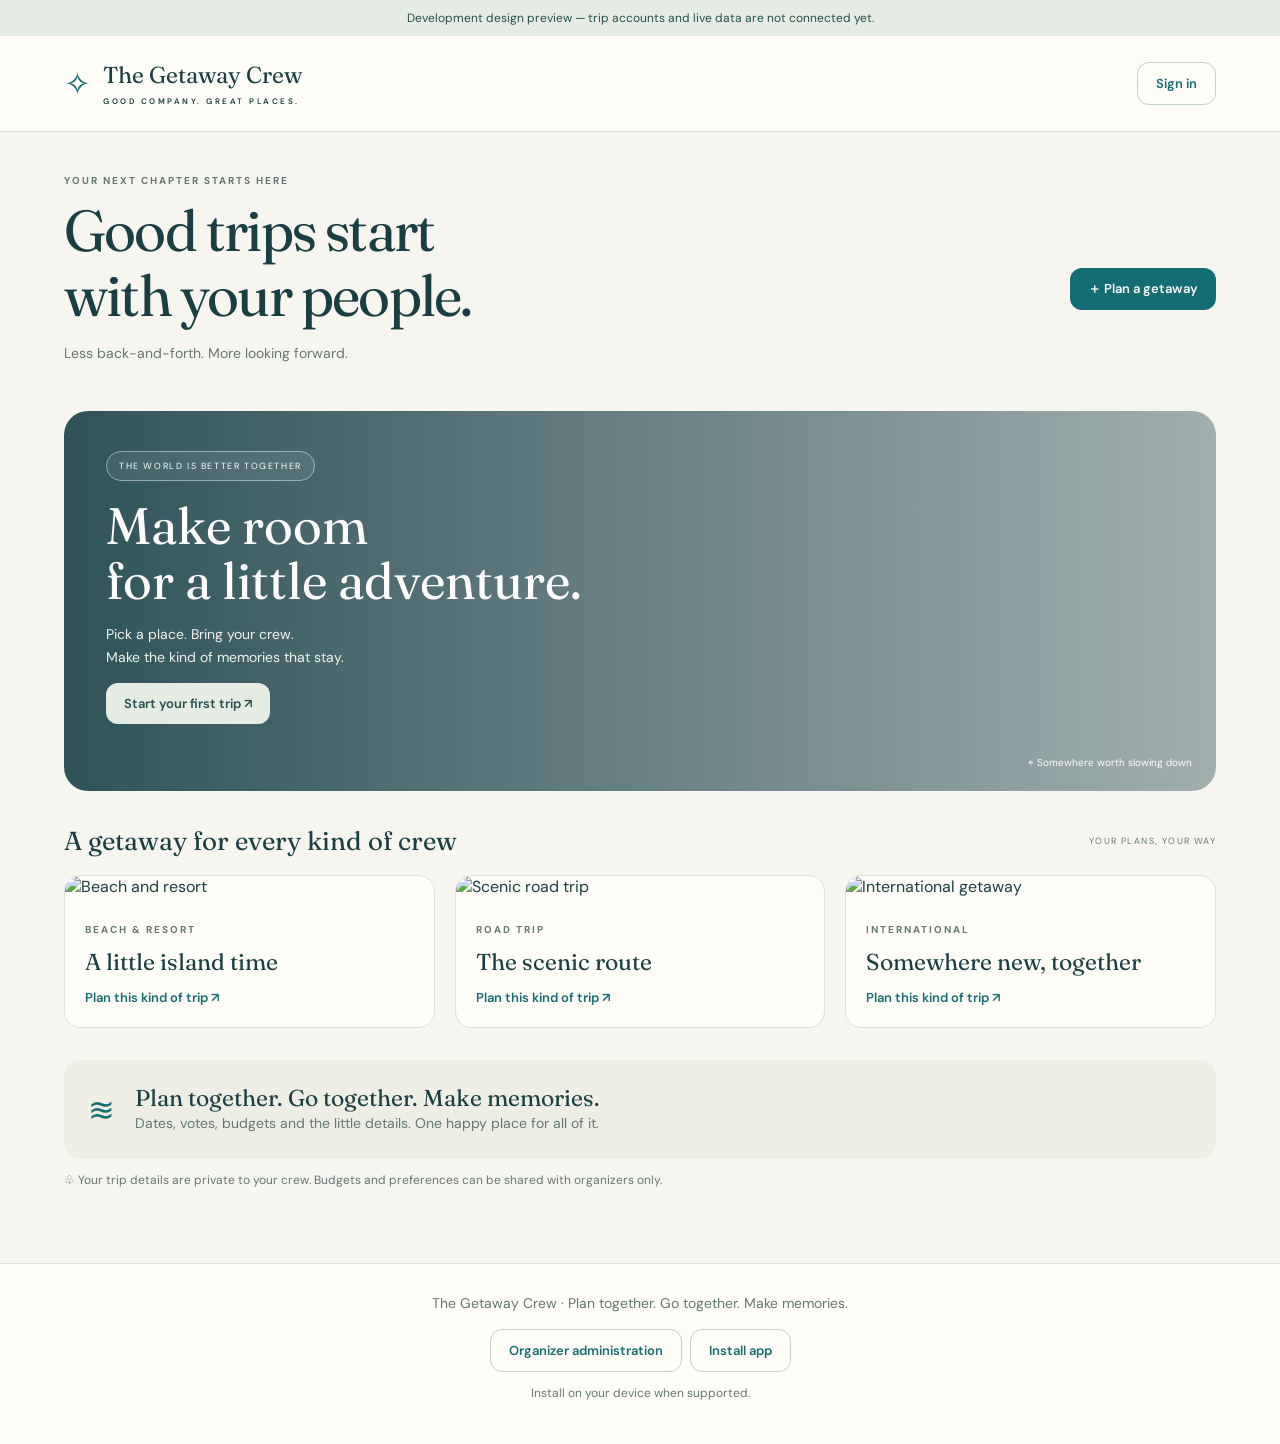
==== index.html @ 4a83dabe "Tailor date and deadline fields and add trip-specific room category selector" ====
<!doctype html>
<html lang="en"><head><meta charset="utf-8"><meta name="viewport" content="width=device-width,initial-scale=1,viewport-fit=cover"><meta name="theme-color" content="#146d73"><title>The Getaway Crew · Plan together. Go together.</title><meta name="description" content="A happy place for your group's trips, ideas, budgets and memories."><link rel="preconnect" href="https://fonts.googleapis.com"><link href="https://fonts.googleapis.com/css2?family=DM+Sans:wght@400;500;600;700&family=Fraunces:wght@400;500&display=swap" rel="stylesheet"><style>
:root{font-family:"DM Sans",sans-serif;color:#193f43;background:#f7f5ef}*{box-sizing:border-box}body{margin:0}button,a{font:inherit}button{cursor:pointer}header{background:#fffdf8;border-bottom:1px solid #dbe2d9;padding:25px 5%;display:flex;justify-content:space-between;align-items:center;gap:16px;flex-wrap:wrap}.brand{display:flex;gap:12px;align-items:center;font:23px Fraunces,serif}.brand small{display:block;font:600 8px "DM Sans",sans-serif;letter-spacing:2.5px;margin-top:7px}.compass{font-size:32px;color:#146d73}.actions{display:flex;gap:8px;flex-wrap:wrap}button,.btn{display:inline-flex;align-items:center;justify-content:center;border:0;border-radius:12px;padding:12px 18px;text-decoration:none;background:#146d73;color:white;font-size:13px;font-weight:600}.outline{background:transparent;border:1px solid #bfd2cc;color:#146d73}.ghost{background:transparent;color:#193f43}main{max-width:1320px;margin:auto;padding:42px 5% 60px}.eyebrow{font-size:10px;letter-spacing:2px;font-weight:700;color:#637774}.titleRow{display:flex;align-items:center;justify-content:space-between;gap:24px;margin:12px 0 32px}h1,h2,h3{font-family:Fraunces,serif;font-weight:400}h1{font-size:clamp(36px,4.5vw,58px);line-height:1.12;letter-spacing:-1.8px;margin:0}p{color:#637774;font-size:14px;line-height:1.65}.hero{min-height:380px;padding:42px;border-radius:24px;position:relative;overflow:hidden;background:linear-gradient(90deg,#123b44df,#123b4460),url('https://images.unsplash.com/photo-1507525428034-b723cf961d3e?auto=format&fit=crop&w=1600&q=85') center/cover;color:white}.hero h2{font-size:clamp(36px,4vw,52px);line-height:1.08;margin:24px 0 14px}.hero p{color:#f2f4ec}.pill{border:1px solid #ffffff70;border-radius:99px;padding:8px 12px;font-size:9px;letter-spacing:1.6px;background:#ffffff15}.hero .btn{background:#e5ece4;color:#254f4c}.photoNote{position:absolute;right:24px;bottom:22px;font-size:10px}.sectionHead{display:flex;align-items:center;justify-content:space-between;gap:16px;margin:34px 0 18px}.sectionHead h2{font-size:26px;margin:0}.sectionHead span{font-size:9px;letter-spacing:1.4px;color:#637774}.cards{display:grid;grid-template-columns:repeat(3,minmax(0,1fr));gap:20px}.card{border-radius:16px;overflow:hidden;background:#fffdf8;border:1px solid #dbe2d9}.card img{width:100%;height:175px;object-fit:cover}.card div{padding:20px}.card h3{font-size:23px;margin:10px 0}.card .btn{padding:0;background:none;color:#146d73}.callout{display:flex;align-items:center;gap:20px;background:#eeeee5;border-radius:16px;padding:24px;margin-top:32px}.callout h3{font-size:23px;margin:0}.callout p{margin:0}.meta{font-size:12px}.preview{background:#e5ece4;padding:10px 5%;font-size:12px;color:#254f4c;text-align:center}@media(max-width:700px){header{padding:18px 5%}.brand{font-size:19px}.brand small{font-size:6px}main{padding-top:28px}.titleRow{flex-direction:column;align-items:flex-start}.hero{padding:28px;min-height:360px}.photoNote{display:none}.cards{grid-template-columns:1fr}.sectionHead span{display:none}.card img{height:190px}}
</style></head><body><div class="preview">Development design preview — trip accounts and live data are not connected yet.</div><header><div class="brand"><span class="compass">✧</span><span>The Getaway Crew<small>GOOD COMPANY. GREAT PLACES.</small></span></div><div class="actions"><button class="outline" id="signin">Sign in</button></div></header><main><div class="eyebrow">YOUR NEXT CHAPTER STARTS HERE</div><div class="titleRow"><div><h1>Good trips start<br>with your people.</h1><p>Less back-and-forth. More looking forward.</p></div><button id="plan">＋ Plan a getaway</button></div><section class="hero"><div><span class="pill">THE WORLD IS BETTER TOGETHER</span><h2>Make room<br>for a little adventure.</h2><p>Pick a place. Bring your crew.<br>Make the kind of memories that stay.</p><button class="btn" id="start">Start your first trip ↗</button></div><span class="photoNote">⌖ Somewhere worth slowing down</span></section><section id="tripWorkspace" hidden style="margin:24px 0"><button class="ghost" id="backTrips">← All getaways</button><div class="titleRow"><div><div class="eyebrow" id="workspaceType"></div><h1 id="workspaceTitle"></h1><p id="workspaceMeta"></p></div><button class="outline" id="printTrip">Print / PDF</button></div><nav id="workspaceTabs" class="actions" aria-label="Trip sections" style="margin-bottom:20px;overflow-x:auto"></nav><section class="card" style="padding:22px"><div class="sectionHead"><h2 id="workspaceHeading"></h2><button id="addRecord">＋ Add item</button></div><p id="workspaceHint"></p><div id="workspaceContent"></div><p id="workspaceStatus" role="status"></p></section><section id="cruiseImport" hidden class="card" style="padding:20px;margin:18px 0"><h2>Cruise & destination link importer</h2><p>Paste a public cruise or travel page. Review the extracted information before saving anything.</p><div class="actions"><input id="cruiseUrl" type="url" placeholder="https://www.cruiseline.com/ship..." aria-label="Cruise webpage URL" style="flex:1;min-width:190px;padding:12px"><button id="fetchCruise">Pull webpage details</button></div><p id="cruiseImportStatus" role="status"></p><div id="cruiseReview" hidden><label>Page or ship title<input id="cruiseReviewTitle" style="display:block;width:100%;padding:10px"></label><label>Description<textarea id="cruiseReviewDescription" rows="3" style="display:block;width:100%;padding:10px"></textarea></label><label>Ship name (if known)<input id="cruiseReviewShip" style="display:block;width:100%;padding:10px"></label><p id="cruiseSource"></p><div id="cruiseImages" class="cards"></div><h3>Cabin categories mentioned on the linked page</h3><div id="cruiseCabinReview"></div><p>Cabin options shown here are only those detected on the linked page. Check the cruise line for complete and current categories.</p><button id="confirmCruise">Confirm & save reviewed details</button></div><div id="savedCruise"></div></section></section>
<div id="recordPanel" hidden style="position:fixed;inset:0;background:#10272b99;display:none;align-items:center;justify-content:center;padding:20px;z-index:110"><section role="dialog" aria-modal="true" aria-labelledby="recordTitle" style="background:#fffdf8;border-radius:20px;padding:28px;width:min(100%,480px);max-height:90vh;overflow:auto"><button id="closeRecord" class="ghost" style="float:right">✕</button><h2 id="recordTitle">Add item</h2><form id="recordForm" style="display:grid;gap:12px"><label>Item type<select id="recordKind" style="display:block;width:100%;padding:10px"></select></label><label>Title<input id="recordName" maxlength="160" required style="display:block;width:100%;padding:10px"></label><label>Details<textarea id="recordDetail" rows="3" style="display:block;width:100%;padding:10px"></textarea></label><label>Date<input id="recordDay" type="date" style="display:block;width:100%;padding:10px"></label><label>Deadline<input id="recordDeadline" type="date" style="display:block;width:100%;padding:10px"></label><label>Local time<input id="recordTime" type="time" style="display:block;width:100%;padding:10px"></label><label>Amount<input id="recordAmount" type="number" min="0" step=".01" value="0" style="display:block;width:100%;padding:10px"></label><label>HTTPS reference link<input id="recordUrl" type="url" style="display:block;width:100%;padding:10px"></label><label id="roomChoiceLabel" hidden>Room or cabin type<select id="roomChoice" style="display:block;width:100%;padding:10px"></select></label><label id="memoryFilesLabel" hidden>Add photos or videos<input id="memoryFilePicker" type="file" accept="image/*,video/*" multiple></label><p id="memoryLinkHelp" hidden>Videos over 5 minutes or 250 MB: share separately or paste an iCloud Photos link. Check link permissions and expiration.</p><label>Options (for polls; one per line)<textarea id="recordOptions" rows="3" style="display:block;width:100%;padding:10px"></textarea></label><label>Status<select id="recordStatus" style="display:block;width:100%;padding:10px"><option>Open</option><option>Proposed</option><option>Confirmed</option><option>Reported</option><option>Reserved</option><option>Paid</option><option>Done</option><option>Canceled</option></select></label><label><input id="recordPrivate" type="checkbox"> Private to me (single-account development only)</label><button type="submit" id="saveRecord">Save item</button><p id="recordFormStatus" role="status"></p></form></section></div><section id="tripArea" hidden><div class="sectionHead"><h2>Your getaways</h2><button class="outline" id="newTrip">＋ New trip</button></div><p id="tripStatus" role="status"></p><div id="tripList" class="cards"></div></section><div id="tripPanel" hidden style="position:fixed;inset:0;background:#10272b99;display:none;align-items:center;justify-content:center;padding:20px;z-index:100"><section role="dialog" aria-modal="true" aria-labelledby="tripTitle" style="background:#fffdf8;border-radius:20px;padding:28px;width:min(100%,480px);max-height:90vh;overflow:auto"><button class="ghost" id="closeTrip" style="float:right">✕</button><h2 id="tripTitle">Plan a getaway</h2><form id="tripForm" style="display:grid;gap:12px"><label>Trip name<input id="tripName" required maxlength="160" style="display:block;width:100%;padding:10px"></label><label>Destination<input id="tripDestination" style="display:block;width:100%;padding:10px"></label><label style="display:none">Trip type<select id="tripType" style="display:block;width:100%;padding:10px"><option>Weekend getaway</option><option>Beach & resort</option><option>Road trip</option><option>International</option><option>Cruise</option><option>Family vacation</option><option>Other</option></select></label><label>Departure date<input id="tripStart" type="date" style="display:block;width:100%;padding:10px"></label><label>Return date<input id="tripEnd" type="date" style="display:block;width:100%;padding:10px"></label><fieldset><legend>Trip types · choose any combination</legend><div id="tripTypes" style="display:grid;grid-template-columns:repeat(2,minmax(0,1fr));gap:8px"></div></fieldset><label>Trip links · one HTTPS link per line<textarea id="tripLinks" rows="3" placeholder="https://..." style="display:block;width:100%;padding:10px"></textarea></label><label>Trip timezone<input id="tripTimezone" value="America/New_York" required style="display:block;width:100%;padding:10px"></label><label>Currency<select id="tripCurrency" style="display:block;width:100%;padding:10px"><option>USD</option><option>EUR</option><option>GBP</option><option>CAD</option><option>HTG</option><option>MXN</option><option>DOP</option></select></label><label>Group budget<input id="tripBudget" type="number" min="0" max="1000000" step=".01" value="0" style="display:block;width:100%;padding:10px"></label><label>Trip status<select id="tripState" style="display:block;width:100%;padding:10px"><option>Planning</option><option>Confirmed</option><option>Completed</option><option>Canceled</option></select></label><fieldset><legend>Visible sections</legend><p>Choose which sections appear in your trip.</p><div id="tripSections" style="display:grid;grid-template-columns:repeat(2,minmax(0,1fr));gap:8px"></div></fieldset><label>Notes<textarea id="tripNotes" rows="3" style="display:block;width:100%;padding:10px"></textarea></label><button type="submit" id="saveTrip">Save trip</button><p id="tripFormStatus" role="status"></p></form></section></div><div class="sectionHead"><h2>A getaway for every kind of crew</h2><span>YOUR PLANS, YOUR WAY</span></div><section class="cards"><article class="card"><img alt="Beach and resort" src="https://images.unsplash.com/photo-1519046904884-53103b34b206?auto=format&fit=crop&w=700&q=80"><div><span class="eyebrow">BEACH & RESORT</span><h3>A little island time</h3><button class="btn" data-plan>Plan this kind of trip ↗</button></div></article><article class="card"><img alt="Scenic road trip" src="https://images.unsplash.com/photo-1464822759023-fed622ff2c3b?auto=format&fit=crop&w=700&q=80"><div><span class="eyebrow">ROAD TRIP</span><h3>The scenic route</h3><button class="btn" data-plan>Plan this kind of trip ↗</button></div></article><article class="card"><img alt="International getaway" src="https://images.unsplash.com/photo-1476514525535-07fb3b4ae5f1?auto=format&fit=crop&w=700&q=80"><div><span class="eyebrow">INTERNATIONAL</span><h3>Somewhere new, together</h3><button class="btn" data-plan>Plan this kind of trip ↗</button></div></article></section><section class="callout"><span class="compass">≋</span><div><h3>Plan together. Go together. Make memories.</h3><p>Dates, votes, budgets and the little details. One happy place for all of it.</p></div></section><p class="meta">♧ Your trip details are private to your crew. Budgets and preferences can be shared with organizers only.</p></main><footer style="background:#fffdf8;border-top:1px solid #dbe2d9;padding:28px 5%;text-align:center"><p style="margin:0 0 14px">The Getaway Crew · Plan together. Go together. Make memories.</p><nav class="actions" aria-label="Site tools" style="justify-content:center"><a class="btn outline" id="organizerAdmin" href="./admin/" hidden>Organizer administration</a><button class="outline" id="install">Install app</button></nav><p class="meta" id="installHelp">Install on your device when supported.</p></footer><div id="authPanel" hidden style="position:fixed;inset:0;background:#10272b99;display:none;align-items:center;justify-content:center;padding:20px;z-index:100"><section role="dialog" aria-modal="true" aria-labelledby="authTitle" style="background:#fffdf8;border-radius:20px;padding:28px;width:min(100%,430px);box-shadow:0 15px 60px #0004"><button id="closeAuth" class="ghost" style="float:right" aria-label="Close">✕</button><h2 id="authTitle">Welcome back</h2><p id="authHelp">Sign in to your independent Getaway Crew development account.</p><form id="authForm" style="display:grid;gap:12px"><label>Email<input id="authEmail" type="email" autocomplete="email" required style="display:block;width:100%;padding:12px;border:1px solid #bfd2cc;border-radius:10px"></label><label>Password<input id="authPassword" type="password" autocomplete="current-password" minlength="6" required style="display:block;width:100%;padding:12px;border:1px solid #bfd2cc;border-radius:10px"></label><button type="submit" id="authSubmit">Sign in</button></form><p id="authStatus" role="status"></p><div class="actions"><button class="outline" id="authSwitch">Create account</button><button class="ghost" id="authRecover">Forgot password?</button></div></section></div><script type="module">
import {createClient} from 'https://esm.sh/@supabase/supabase-js@2';
const sb=createClient('https://mgehamvbkugwctdcmqcp.supabase.co','sb_publishable_36ZFrrvF0SALg27Pg2RKBA_U59eJTF-');
const $=id=>document.getElementById(id);let mode='signin';let currentUser=null;
async function refreshAdminVisibility(user){const link=$('organizerAdmin');link.hidden=true;if(!user)return;const {data,error}=await sb.from('getaway_admin_roles').select('role').eq('user_id',user.id).limit(1);if(!error&&data?.length)link.hidden=false;}const panel=$('authPanel');const status=msg=>$('authStatus').textContent=msg;
function openAuth(){panel.hidden=false;panel.style.display='flex';$('authEmail').focus();}
function closeAuth(){panel.hidden=true;panel.style.display='none';status('');}
function setMode(m){mode=m;$('authTitle').textContent=m==='signup'?'Create your account':'Welcome back';$('authSubmit').textContent=m==='signup'?'Create account':'Sign in';$('authSwitch').textContent=m==='signup'?'Already have an account?':'Create account';$('authPassword').autocomplete=m==='signup'?'new-password':'current-password';status('');}
async function refresh(){const {data:{user}}=await sb.auth.getUser();currentUser=user;await refreshAdminVisibility(user);$('signin').textContent=user?'Sign out':'Sign in';$('authHelp').textContent='This independent development login is separate from existing Floot credentials. Existing Floot accounts and trips are not yet migrated.';}
$('closeAuth').onclick=closeAuth;panel.addEventListener('click',e=>{if(e.target===panel)closeAuth()});
$('signin').onclick=async()=>{if(currentUser){await sb.auth.signOut();await refresh();return}openAuth()};
$('authSwitch').onclick=()=>setMode(mode==='signin'?'signup':'signin');
$('authForm').onsubmit=async e=>{e.preventDefault();const email=$('authEmail').value.trim();const password=$('authPassword').value;const button=$('authSubmit');button.disabled=true;status('Processing…');try{const {data,error}=mode==='signup'?await sb.auth.signUp({email,password}):await sb.auth.signInWithPassword({email,password});if(error)throw error;if(mode==='signup'&&!data.session){status('Account created. Check your email if confirmation is required before signing in.')}else{closeAuth();await refresh();await loadTrips()}}catch(err){status(err.message||'Authentication failed.')}finally{button.disabled=false}};
$('authRecover').onclick=async()=>{const email=$('authEmail').value.trim();if(!email){status('Enter your email address first.');return}const {error}=await sb.auth.resetPasswordForEmail(email,{redirectTo:location.origin+'/admin/'});status(error?error.message:'If an account exists, recovery instructions will be sent.');};
let cruisePreview=null;
function isCruiseTrip(){return (activeTrip?.trip_types||[activeTrip?.trip_type]).includes('Cruise')}
function renderCruisePanel(){const section=$('cruiseImport');section.hidden=!isCruiseTrip();if(section.hidden)return;const saved=$('savedCruise');saved.replaceChildren();const d=activeTrip.cruise_details||{};if(d.source_url){const h=document.createElement('h3');h.textContent=d.title||'Saved cruise';const p=document.createElement('p');p.textContent=[d.ship,d.description].filter(Boolean).join(' · ');saved.append(h,p);const link=document.createElement('a');link.href=d.source_url;link.target='_blank';link.rel='noopener noreferrer';link.textContent='Original webpage';saved.append(link);const imgBox=document.createElement('div');imgBox.className='cards';for(const src of (d.images||[]).slice(0,8)){const img=document.createElement('img');img.src=src;img.loading='lazy';img.alt='Image from cruise webpage';img.style.cssText='width:100%;height:150px;object-fit:cover';imgBox.append(img)}saved.append(imgBox)}}
$('fetchCruise').onclick=async()=>{const url=$('cruiseUrl').value.trim();const status=$('cruiseImportStatus');$('cruiseReview').hidden=true;status.textContent='Retrieving public webpage details…';const button=$('fetchCruise');button.disabled=true;try{const {data:{session}}=await sb.auth.getSession();if(!session)throw Error('Sign in first.');const res=await fetch('/api/cruise-preview',{method:'POST',headers:{'Content-Type':'application/json','Authorization':'Bearer '+session.access_token},body:JSON.stringify({url})});const data=await res.json();if(!res.ok)throw Error(data.error||'Unable to read webpage');cruisePreview=data;$('cruiseReviewTitle').value=data.title||'';$('cruiseReviewDescription').value=data.description||'';$('cruiseReviewShip').value=data.ship||'';$('cruiseSource').textContent='Source: '+data.source_url+' · Retrieved: '+new Date(data.fetched_at).toLocaleString();const images=$('cruiseImages');images.replaceChildren();for(const src of data.images||[]){const img=document.createElement('img');img.src=src;img.loading='lazy';img.alt='Image from linked travel webpage';img.style.cssText='width:100%;height:140px;object-fit:cover';images.append(img)}const cabins=$('cruiseCabinReview');cabins.replaceChildren();for(const item of data.cabins||[]){const label=document.createElement('label');label.style.display='block';const check=document.createElement('input');check.type='checkbox';check.checked=true;check.value=item.category;label.append(check,document.createTextNode(' '+item.cabin_name));cabins.append(label)}if(!data.cabins?.length)cabins.textContent='No ship-specific cabin categories found. None will be invented.';$('cruiseReview').hidden=false;status.textContent='Preview retrieved. Review the details and choose Confirm to save.'}catch(e){status.textContent=e.message}finally{button.disabled=false}};
$('confirmCruise').onclick=async()=>{if(!cruisePreview||!activeTrip)return;const btn=$('confirmCruise');btn.disabled=true;const status=$('cruiseImportStatus');status.textContent='Saving approved cruise details…';try{const d={source_url:cruisePreview.source_url,title:$('cruiseReviewTitle').value.trim(),description:$('cruiseReviewDescription').value.trim(),ship:$('cruiseReviewShip').value.trim(),images:cruisePreview.images||[],fetched_at:cruisePreview.fetched_at};const {error}=await sb.from('getaway_trips').update({cruise_details:d}).eq('id',activeTrip.id);if(error)throw error;const selected=Array.from($('cruiseCabinReview').querySelectorAll('input:checked')).map(x=>x.value);const cabins=(cruisePreview.cabins||[]).filter(x=>selected.includes(x.category)).map(x=>({trip_id:activeTrip.id,category:x.category,cabin_name:x.cabin_name,description:x.description,source_url:x.source_url,last_checked_at:cruisePreview.fetched_at}));if(cabins.length){const result=await sb.from('getaway_cruise_cabins').insert(cabins);if(result.error)throw result.error}activeTrip.cruise_details=d;$('cruiseReview').hidden=true;renderCruisePanel();status.textContent='Cruise details saved. You can pull the link again to refresh.'}catch(e){status.textContent=e.message}finally{btn.disabled=false}};
const typeGuides={'Cruise':{'Overview':'Cruise overview · ship, sailing and ports','Availability':'Sailing dates & crew availability','Itinerary':'Ports of call & cruise itinerary','Rooms & rides':'Staterooms, cabin choices & transfers','Bookings':'Cruise reservations & deposits','Ideas & votes':'Excursions & shore activities','Checklists':'Cruise packing & travel documents'},'Road trip':{'Overview':'Route & stops','Availability':'Travel dates & driver availability','Itinerary':'Driving route & stopovers','Rooms & rides':'Vehicles, drivers & overnight stays','Bookings':'Hotels, parking & attractions','Ideas & votes':'Stops & roadside activities'},'Beach & resort':{'Overview':'Resort & destination overview','Availability':'Stay dates','Itinerary':'Resort activities & beach days','Rooms & rides':'Room categories & airport transfers','Bookings':'Resort packages & reservations','Ideas & votes':'Tours, dining & activities'},'International':{'Overview':'Destination & entry requirements','Availability':'Flight dates','Itinerary':'Cities, tours & sightseeing','Rooms & rides':'Hotels, flights & local transit','Bookings':'Flights, hotels & tours','Checklists':'Passports, visas & packing'},'Weekend getaway':{'Overview':'Weekend plan','Itinerary':'Weekend schedule','Rooms & rides':'Lodging & transport'},'Family reunion':{'Overview':'Family gathering','Rooms & rides':'Family lodging & transport','Ideas & votes':'Family activities'},'Celebration':{'Overview':'Celebration details','Itinerary':'Event schedule','Bookings':'Venues & vendors'}};
function tripGuide(section){const types=activeTrip?.trip_types||[activeTrip?.trip_type];for(const type of types){const guide=typeGuides[type];if(guide?.[section])return guide[section]}return section}
async function showCruiseCabins(root){if(!isCruiseTrip())return;const {data,error}=await sb.from('getaway_cruise_cabins').select('id,category,cabin_name,description,image_url,source_url').eq('trip_id',activeTrip.id).order('category');const head=document.createElement('h3');head.textContent='Cabin categories for this sailing';root.prepend(head);if(error){const p=document.createElement('p');p.textContent=error.message;root.append(p);return}if(!data?.length){const p=document.createElement('p');p.textContent='No verified cabins imported yet. Use the Cruise webpage importer above to retrieve available cabin information. Interior, balcony and suites will appear only if confirmed by the source.';root.append(p);return}for(const cabin of data){const article=document.createElement('article');article.className='card';article.style.padding='14px';const title=document.createElement('h3');title.textContent=cabin.cabin_name;const p=document.createElement('p');p.textContent=cabin.description||cabin.category;article.append(title,p);if(cabin.source_url){const a=document.createElement('a');a.href=cabin.source_url;a.target='_blank';a.rel='noopener noreferrer';a.textContent='Verify with cruise line';article.append(a)}root.append(article)}}
const kindsBySection={'Ideas & votes':['idea'],'Availability':['availability'],'Itinerary':['activity'],'Money':['expense','payment'],'Bookings':['booking'],'Rooms & rides':['room','ride'],'Checklists':['task','packing'],'Trip feed':['announcement','discussion'],'Memories':['memory'],'Preferences':['preference']};
let activeTrip=null,activeSection='Overview',activeRecords=[],activeResponses=[],editRecordId=null;
const rp=$('recordPanel');$('backTrips').onclick=()=>{$('tripWorkspace').hidden=true;$('tripArea').hidden=false;activeTrip=null};$('printTrip').onclick=()=>window.print();
function money(n){return new Intl.NumberFormat('en-US',{style:'currency',currency:activeTrip.currency||'USD'}).format((n||0)/100)}
async function openWorkspace(t){activeTrip=t;const {data:cruiseData}=await sb.from('getaway_trips').select('cruise_details').eq('id',t.id).single();if(cruiseData)t.cruise_details=cruiseData.cruise_details;renderCruisePanel();activeSection='Overview';$('tripArea').hidden=true;$('tripWorkspace').hidden=false;$('workspaceTitle').textContent=t.title;$('workspaceType').textContent=(t.trip_types||[t.trip_type]).join(' + ')+' · '+t.status;$('workspaceMeta').textContent=[t.destination,t.start_date,t.end_date].filter(Boolean).join(' · ');await refreshWorkspace()}
async function refreshWorkspace(){if(!activeTrip)return;const [a,b]=await Promise.all([sb.from('getaway_trip_records').select('*').eq('trip_id',activeTrip.id).order('created_at',{ascending:false}),sb.from('getaway_trip_responses').select('id,record_id,user_id,value')]);if(a.error||b.error){$('workspaceStatus').textContent=(a.error||b.error).message;return}activeRecords=a.data||[];activeResponses=(b.data||[]).filter(r=>activeRecords.some(x=>x.id===r.record_id));renderWorkspace()}
async function renderMemoryMedia(card,record){const {data,error}=await sb.from('getaway_memory_media').select('*').eq('record_id',record.id);if(error)return;for(const media of data||[]){const {data:signed}=await sb.storage.from('getaway-memories').createSignedUrl(media.storage_path,3600);if(!signed?.signedUrl)continue;const box=document.createElement('div');box.style.cssText='display:inline-flex;flex-direction:column;max-width:230px;margin:8px;gap:6px';const el=media.mime_type.startsWith('video/')?document.createElement('video'):document.createElement('img');el.src=signed.signedUrl;el.style.cssText='max-width:220px;max-height:200px;object-fit:contain';if(el.tagName==='VIDEO')el.controls=true;else el.alt=media.filename;const remove=document.createElement('button');remove.textContent='Remove '+media.filename;remove.className='outline';remove.onclick=async()=>{if(!confirm('Remove this file?'))return;const deleted=await sb.storage.from('getaway-memories').remove([media.storage_path]);if(deleted.error)return alert(deleted.error.message);const result=await sb.from('getaway_memory_media').delete().eq('id',media.id);if(result.error)alert(result.error.message);else await refreshWorkspace()};box.append(el,remove);card.append(box)}}
async function uploadMemoryFiles(recordId,files){const status=$('recordFormStatus');for(let i=0;i<files.length;i++){const file=files[i];if(file.size>262144000)throw Error(file.name+' exceeds 250 MB. Use an iCloud sharing link instead.');if(!file.type.startsWith('image/')&&!file.type.startsWith('video/'))throw Error('Only photos and videos are supported.');if(file.type.startsWith('video/')){const duration=await new Promise((resolve,reject)=>{const v=document.createElement('video');const u=URL.createObjectURL(file);v.preload='metadata';v.onloadedmetadata=()=>{URL.revokeObjectURL(u);resolve(v.duration)};v.onerror=()=>{URL.revokeObjectURL(u);reject(Error('Unable to read video duration'))};v.src=u});if(duration>300)throw Error(file.name+' exceeds 5 minutes. Use a shared link instead.')}status.textContent='Uploading '+(i+1)+' of '+files.length+': '+file.name;const path=currentUser.id+'/'+activeTrip.id+'/'+recordId+'/'+crypto.randomUUID()+'-'+file.name.replace(/[^a-zA-Z0-9._-]/g,'_');const uploaded=await sb.storage.from('getaway-memories').upload(path,file,{contentType:file.type,upsert:false});if(uploaded.error)throw uploaded.error;const inserted=await sb.from('getaway_memory_media').insert({record_id:recordId,trip_id:activeTrip.id,owner_id:currentUser.id,storage_path:path,filename:file.name,mime_type:file.type});if(inserted.error){await sb.storage.from('getaway-memories').remove([path]);throw inserted.error}}}
function renderWorkspace(){const tabs=$('workspaceTabs');tabs.replaceChildren();const sections=['Overview',...(activeTrip.visible_sections||originalSections).filter(x=>x!=='Overview')];if(!sections.includes(activeSection))activeSection='Overview';for(const s of sections){const b=document.createElement('button');b.className=s===activeSection?'':'outline';b.textContent=tripGuide(s);b.onclick=()=>{activeSection=s;renderWorkspace()};tabs.append(b)}$('workspaceHeading').textContent=tripGuide(activeSection);$('addRecord').hidden=!kindsBySection[activeSection];$('workspaceHint').textContent=activeSection==='Crew'?'Crew invitations, household RSVPs and organizer roles require the next secure membership migration.':activeSection==='Overview'?'Your trip at a glance. Choose a section to plan details.':tripGuide(activeSection)+' · Add and save items for this trip. Shared access is not enabled yet.';const root=$('workspaceContent');root.replaceChildren();if(activeSection==='Overview'){const p=document.createElement('p');const expenses=activeRecords.filter(r=>r.kind==='expense'&&r.status!=='Canceled').reduce((n,r)=>n+Number(r.amount_cents),0);p.textContent='Group budget: '+money(activeTrip.budget_cents)+' · Expenses recorded: '+money(expenses)+' · '+activeRecords.length+' planning items';root.append(p);const heading=document.createElement('h3');heading.textContent='What needs my attention?';root.append(heading);const pending=activeRecords.filter(r=>r.status==='Open'||r.status==='Reported');const desc=document.createElement('p');desc.textContent=pending.length?pending.length+' open items to review.':'No open items yet.';root.append(desc);return}if(activeSection==='Crew')return;if(activeSection==='Rooms & rides'&&isCruiseTrip())showCruiseCabins(root);const allowed=kindsBySection[activeSection]||[];const records=activeRecords.filter(r=>allowed.includes(r.kind));if(!records.length){const empty=document.createElement('p');empty.textContent='Nothing here yet. Add the first item.';root.append(empty)}for(const r of records){const card=document.createElement('article');card.style.cssText='border-top:1px solid #dbe2d9;padding:16px 0';const h=document.createElement('h3');h.textContent=r.title;const meta=document.createElement('p');meta.textContent=[r.kind,r.status,r.day,r.deadline?'Due '+r.deadline:'',r.amount_cents?money(r.amount_cents):''].filter(Boolean).join(' · ');const detail=document.createElement('p');detail.textContent=r.detail||'';card.append(h,meta,detail);if(r.url&&r.url.startsWith('https://')){const a=document.createElement('a');a.href=r.url;a.target='_blank';a.rel='noopener noreferrer';a.textContent=r.kind==='memory'?'Open shared photo or video':'Open reference';card.append(a)}const buttons=document.createElement('div');buttons.className='actions';const edit=document.createElement('button');edit.className='outline';edit.textContent='Edit';edit.onclick=()=>openRecord(r);buttons.append(edit);const remove=document.createElement('button');remove.className='ghost';remove.textContent='Delete';remove.onclick=async()=>{if(!confirm('Delete this item and its responses?'))return;const {error}=await sb.from('getaway_trip_records').delete().eq('id',r.id);if(error)alert(error.message);else await refreshWorkspace()};buttons.append(remove);if(['idea','activity','announcement','task','packing'].includes(r.kind)){const options=r.kind==='idea'?(r.options?.length?r.options:['Interested']):r.kind==='activity'?['Joining']:r.kind==='announcement'?['Acknowledged']:['Claimed','Done'];for(const option of options){const b=document.createElement('button');b.className='outline';const votes=activeResponses.filter(x=>x.record_id===r.id&&x.value===option);b.textContent=option+' · '+votes.length;b.onclick=async()=>{const mine=activeResponses.find(x=>x.record_id===r.id&&x.user_id===currentUser.id);const {error}=await sb.from('getaway_trip_responses').upsert({record_id:r.id,user_id:currentUser.id,value:mine?.value===option?'':option},{onConflict:'record_id,user_id'});if(error)alert(error.message);else await refreshWorkspace()};buttons.append(b)}}card.append(buttons);root.append(card);if(r.kind==='memory')renderMemoryMedia(card,r)}}
const roomChoices={'Cruise':['Interior','Oceanview','Balcony','Suite','Other / custom'],'Beach & resort':['Standard room','Ocean-view room','Suite','Villa','Other / custom'],'Road trip':['Hotel room','Motel room','Vacation rental','Campsite','Other / custom'],'International':['Hotel room','Apartment','Hostel','Villa','Other / custom'],'Weekend getaway':['Hotel room','Suite','Cabin','Vacation rental','Other / custom']};
function getRoomChoices(){const types=activeTrip?.trip_types?.length?activeTrip.trip_types:[activeTrip?.trip_type];for(const type of types)if(roomChoices[type])return roomChoices[type];return ['Standard room','Suite','Apartment','Vacation rental','Other / custom']}
async function populateRoomChoices(selected){const pick=$('roomChoice');pick.replaceChildren();const choices=getRoomChoices();if(isCruiseTrip()){const {data}=await sb.from('getaway_cruise_cabins').select('cabin_name').eq('trip_id',activeTrip.id);if(data?.length){choices.splice(0,choices.length,...new Set(data.map(x=>x.cabin_name).filter(Boolean)),'Other / custom')}}for(const value of choices){const o=document.createElement('option');o.value=value;o.textContent=value;pick.append(o)}if(selected&&!choices.includes(selected)){const o=document.createElement('option');o.value=selected;o.textContent=selected;pick.append(o)}pick.value=selected||choices[0];}
const recordFieldConfigs={activity:{title:'Excursion or activity name',detail:'Excursion description, meeting location, duration, inclusions and cancellation policy',day:'Excursion date',deadline:'Booking deadline',amount:'Price per person',url:'Excursion booking link',time:false},idea:{dayVisible:false,deadline:false,title:'Excursion or idea name',detail:'Destination, highlights, included activities and who might enjoy it',amount:'Estimated price',url:'Details or booking link',time:false},room:{dayVisible:false,deadline:false,title:'Cabin or room category',detail:'Ship deck, occupancy, bed setup, amenities and accessibility',amount:'Estimated room cost',url:'Cabin details link',time:false},ride:{deadline:false,title:'Transfer or transport',detail:'Pickup and drop-off locations, passengers and luggage',amount:'Transport cost',time:true},memory:{dayVisible:false,title:'Memory caption',detail:'Where and when was this photo or memory taken?',day:'Memory date',url:'iCloud Photos or other shared video/photo link',time:false,amount:false,deadline:false},booking:{title:'Reservation name',detail:'Provider, confirmation number, passengers and cancellation terms',amount:'Reservation cost',time:false},availability:{title:'Available sailing or travel date',detail:'Sailing departure, return, cabin availability and source notes',day:'Available date',deadline:'Selection deadline',time:false,amount:false},packing:{dayVisible:false,title:'Packing item',detail:'Quantity, who is bringing it and any special requirements',time:false,amount:false,deadline:false},task:{dayVisible:false,title:'Checklist task',detail:'Who is responsible and what needs to be done',time:false,amount:false}};
function configureRecordForm(){const kind=$('recordKind').value;$('memoryLinkHelp').hidden=kind!=='memory';$('memoryFilesLabel').hidden=kind!=='memory';const cfg=recordFieldConfigs[kind]||{};$('roomChoiceLabel').hidden=kind!=='room';const names={recordName:cfg.title||'Item name',recordDetail:cfg.detail||'Details and notes',recordDay:cfg.day||'Date',recordDeadline:cfg.deadline||'Deadline',recordTime:'Local time (optional)',recordAmount:cfg.amount||'Amount',recordUrl:cfg.url||'Reference link'};for(const [id,label] of Object.entries(names)){const input=$(id);const parent=input.closest('label');if(parent){parent.firstChild.textContent=label;parent.hidden=cfg[{recordDay:'dayVisible',recordTime:'time',recordAmount:'amount',recordDeadline:'deadline'}[id]]===false}if(id==='recordDetail')input.placeholder=label}if(kind==='activity'&&isCruiseTrip())$('recordName').placeholder='e.g., Snorkeling in Cozumel';else $('recordName').placeholder='';$('recordOptions').closest('label').hidden=kind!=='idea';$('recordPrivate').closest('label').hidden=kind==='memory';}
$('recordKind').addEventListener('change',()=>{configureRecordForm();if($('recordKind').value==='room')populateRoomChoices()});
function openRecord(r){editRecordId=r?.id||null;$('recordForm').reset();const select=$('recordKind');select.replaceChildren();for(const kind of kindsBySection[activeSection]||[]){const option=document.createElement('option');option.value=kind;option.textContent=kind;select.append(option)}if(r){$('recordTitle').textContent='Edit item';$('recordKind').value=r.kind;$('recordName').value=r.title;$('recordDetail').value=r.detail;$('recordDay').value=r.day||'';$('recordDeadline').value=r.deadline||'';$('recordTime').value=r.time_text||'';$('recordAmount').value=String(Number(r.amount_cents||0)/100);$('recordUrl').value=r.url||'';$('recordOptions').value=(r.options||[]).join('\n');$('recordStatus').value=r.status;$('recordPrivate').checked=r.private}else{$('recordTitle').textContent='Add item'}configureRecordForm();rp.hidden=false;rp.style.display='flex';$('memoryFilePicker').value='';if($('recordKind').value==='room')populateRoomChoices(r?.title)}
$('addRecord').onclick=()=>openRecord();$('closeRecord').onclick=()=>{rp.hidden=true;rp.style.display='none'};rp.addEventListener('click',e=>{if(e.target===rp)$('closeRecord').click()});
$('recordForm').onsubmit=async e=>{e.preventDefault();const payload={kind:$('recordKind').value,title:$('recordKind').value==='room'&&$('roomChoice').value!=='Other / custom'&&$('roomChoice').value?$('roomChoice').value:$('recordName').value.trim(),detail:$('recordDetail').value,day:$('recordDay').value||null,deadline:$('recordDeadline').value||null,time_text:$('recordTime').value,amount_cents:Math.round(Number($('recordAmount').value)*100),url:$('recordUrl').value.trim(),options:$('recordOptions').value.split(/\r?\n/).map(x=>x.trim()).filter(Boolean),status:$('recordStatus').value,private:$('recordPrivate').checked};if(payload.url&&!payload.url.startsWith('https://')){$('recordFormStatus').textContent='Use an HTTPS link.';return}const b=$('saveRecord');b.disabled=true;const result=editRecordId?await sb.from('getaway_trip_records').update(payload).eq('id',editRecordId).select('id').single():await sb.from('getaway_trip_records').insert({...payload,trip_id:activeTrip.id,author_id:currentUser.id}).select('id').single();b.disabled=false;if(result.error){$('recordFormStatus').textContent=result.error.message;return}if(payload.kind==='memory'&&$('memoryFilePicker').files.length){try{await uploadMemoryFiles(result.data.id,Array.from($('memoryFilePicker').files))}catch(err){$('recordFormStatus').textContent=err.message;return}}$('closeRecord').click();await refreshWorkspace()};
const originalTripTypes=['Road trip','Cruise','Beach & resort','International','Weekend getaway','Family reunion','Celebration','Custom'];const originalSections=['Overview','Crew','Ideas & votes','Availability','Itinerary','Money','Bookings','Rooms & rides','Checklists','Trip feed','Memories','Preferences'];
function makeChecks(id,items){const root=$(id);for(const value of items){const label=document.createElement('label');label.style.cssText='display:flex;align-items:center;gap:6px;font-size:12px';const input=document.createElement('input');input.type='checkbox';input.value=value;input.checked=id==='tripSections'||value==='Weekend getaway';label.append(input,document.createTextNode(value));root.append(label)}}
makeChecks('tripTypes',originalTripTypes);makeChecks('tripSections',originalSections);
const checked=id=>Array.from($(id).querySelectorAll('input:checked')).map(x=>x.value);
const setChecks=(id,values)=>$(id).querySelectorAll('input').forEach(x=>x.checked=values.includes(x.value));
let editTripId=null;
const tp=$('tripPanel'), tripStatus=msg=>$('tripStatus').textContent=msg;
function openTrip(){if(!currentUser){openAuth();return}editTripId=null;$('tripForm').reset();setChecks('tripTypes',['Weekend getaway']);setChecks('tripSections',originalSections);$('tripTitle').textContent='Plan a getaway';tp.hidden=false;tp.style.display='flex';}
function closeTrip(){tp.hidden=true;tp.style.display='none';$('tripFormStatus').textContent='';}
$('closeTrip').onclick=closeTrip;tp.addEventListener('click',e=>{if(e.target===tp)closeTrip()});
$('newTrip').onclick=openTrip;
async function loadTrips(){if(!currentUser){$('tripArea').hidden=true;$('tripList').replaceChildren();return}$('tripArea').hidden=false;tripStatus('Loading your trips…');const {data,error}=await sb.from('getaway_trips').select('id,title,destination,trip_type,status,start_date,end_date,notes,trip_types,visible_sections,timezone,currency,budget_cents,trip_links').order('created_at',{ascending:false});if(error){tripStatus('Could not load trips: '+error.message);return}tripStatus(data.length?'':'No trips yet. Create your first getaway.');const list=$('tripList');list.replaceChildren();for(const t of data){const card=document.createElement('article');card.className='card';const body=document.createElement('div');const title=document.createElement('h3');title.textContent=t.title;const info=document.createElement('p');info.textContent=[t.destination||'Destination to be decided',t.trip_type,t.start_date||'Dates to be decided',t.status].join(' · ');const open=document.createElement('button');open.className='btn';open.textContent='Open getaway';open.onclick=()=>openWorkspace(t);body.append(open);const btn=document.createElement('button');btn.className='outline';btn.textContent='Edit getaway';btn.onclick=()=>{editTripId=t.id;$('tripTitle').textContent='Edit getaway';$('tripName').value=t.title;$('tripDestination').value=t.destination||'';$('tripType').value=t.trip_type;$('tripStart').value=t.start_date||'';$('tripEnd').value=t.end_date||'';$('tripNotes').value=t.notes||'';setChecks('tripTypes',t.trip_types||[t.trip_type]);setChecks('tripSections',t.visible_sections||originalSections);$('tripTimezone').value=t.timezone||'America/New_York';$('tripCurrency').value=t.currency||'USD';$('tripBudget').value=String((t.budget_cents||0)/100);$('tripLinks').value=(t.trip_links||[]).join('\\n');$('tripState').value=t.status||'Planning';tp.hidden=false;tp.style.display='flex'};body.append(title,info,btn);card.append(body);list.append(card)}}
$('tripForm').onsubmit=async e=>{e.preventDefault();if(!currentUser){openAuth();return}const payload={title:$('tripName').value.trim(),destination:$('tripDestination').value.trim(),trip_type:$('tripType').value,start_date:$('tripStart').value||null,end_date:$('tripEnd').value||null,notes:$('tripNotes').value,trip_types:checked('tripTypes'),visible_sections:checked('tripSections'),timezone:$('tripTimezone').value.trim(),currency:$('tripCurrency').value,budget_cents:Math.round(Number($('tripBudget').value)*100),trip_links:$('tripLinks').value.split(/\\r?\\n/).map(x=>x.trim()).filter(Boolean),status:$('tripState').value};if(!payload.trip_types.length){$('tripFormStatus').textContent='Choose at least one trip type.';return}if(payload.trip_links.length>20||payload.trip_links.some(x=>!/^https:\/\//i.test(x))){$('tripFormStatus').textContent='Enter up to 20 HTTPS links, one per line.';return}try{new Intl.DateTimeFormat('en',{timeZone:payload.timezone})}catch{$('tripFormStatus').textContent='Enter a valid timezone, such as America/New_York.';return}if(payload.start_date&&payload.end_date&&payload.end_date<payload.start_date){$('tripFormStatus').textContent='Return date must be on or after departure.';return}const b=$('saveTrip');b.disabled=true;$('tripFormStatus').textContent='Saving…';const result=editTripId?await sb.from('getaway_trips').update(payload).eq('id',editTripId).eq('owner_id',currentUser.id).select('id').single():await sb.from('getaway_trips').insert({...payload,owner_id:currentUser.id}).select('id').single();b.disabled=false;if(result.error){$('tripFormStatus').textContent=result.error.message;return}closeTrip();await loadTrips();};
const pending=openTrip;
$('plan').onclick=pending;$('start').onclick=pending;document.querySelectorAll('[data-plan]').forEach(b=>b.onclick=pending);
let installPrompt=null;window.addEventListener('beforeinstallprompt',e=>{e.preventDefault();installPrompt=e;$('installHelp').textContent='Ready to install on this device.'});window.addEventListener('appinstalled',()=>{installPrompt=null;$('installHelp').textContent='App installed.'});$('install').onclick=async()=>{if(installPrompt){installPrompt.prompt();await installPrompt.userChoice;installPrompt=null;return}const ios=/iPhone|iPad|iPod/.test(navigator.userAgent);$('installHelp').textContent=ios?'On iPhone or iPad, open Safari Share and choose Add to Home Screen.':'Use your browser menu and choose Install app or Add to Home Screen when available. The standalone app package is not yet ready.';};
sb.auth.onAuthStateChange(()=>{setTimeout(async()=>{await refresh();await loadTrips()},0)});refresh().then(loadTrips);
</script></body></html>
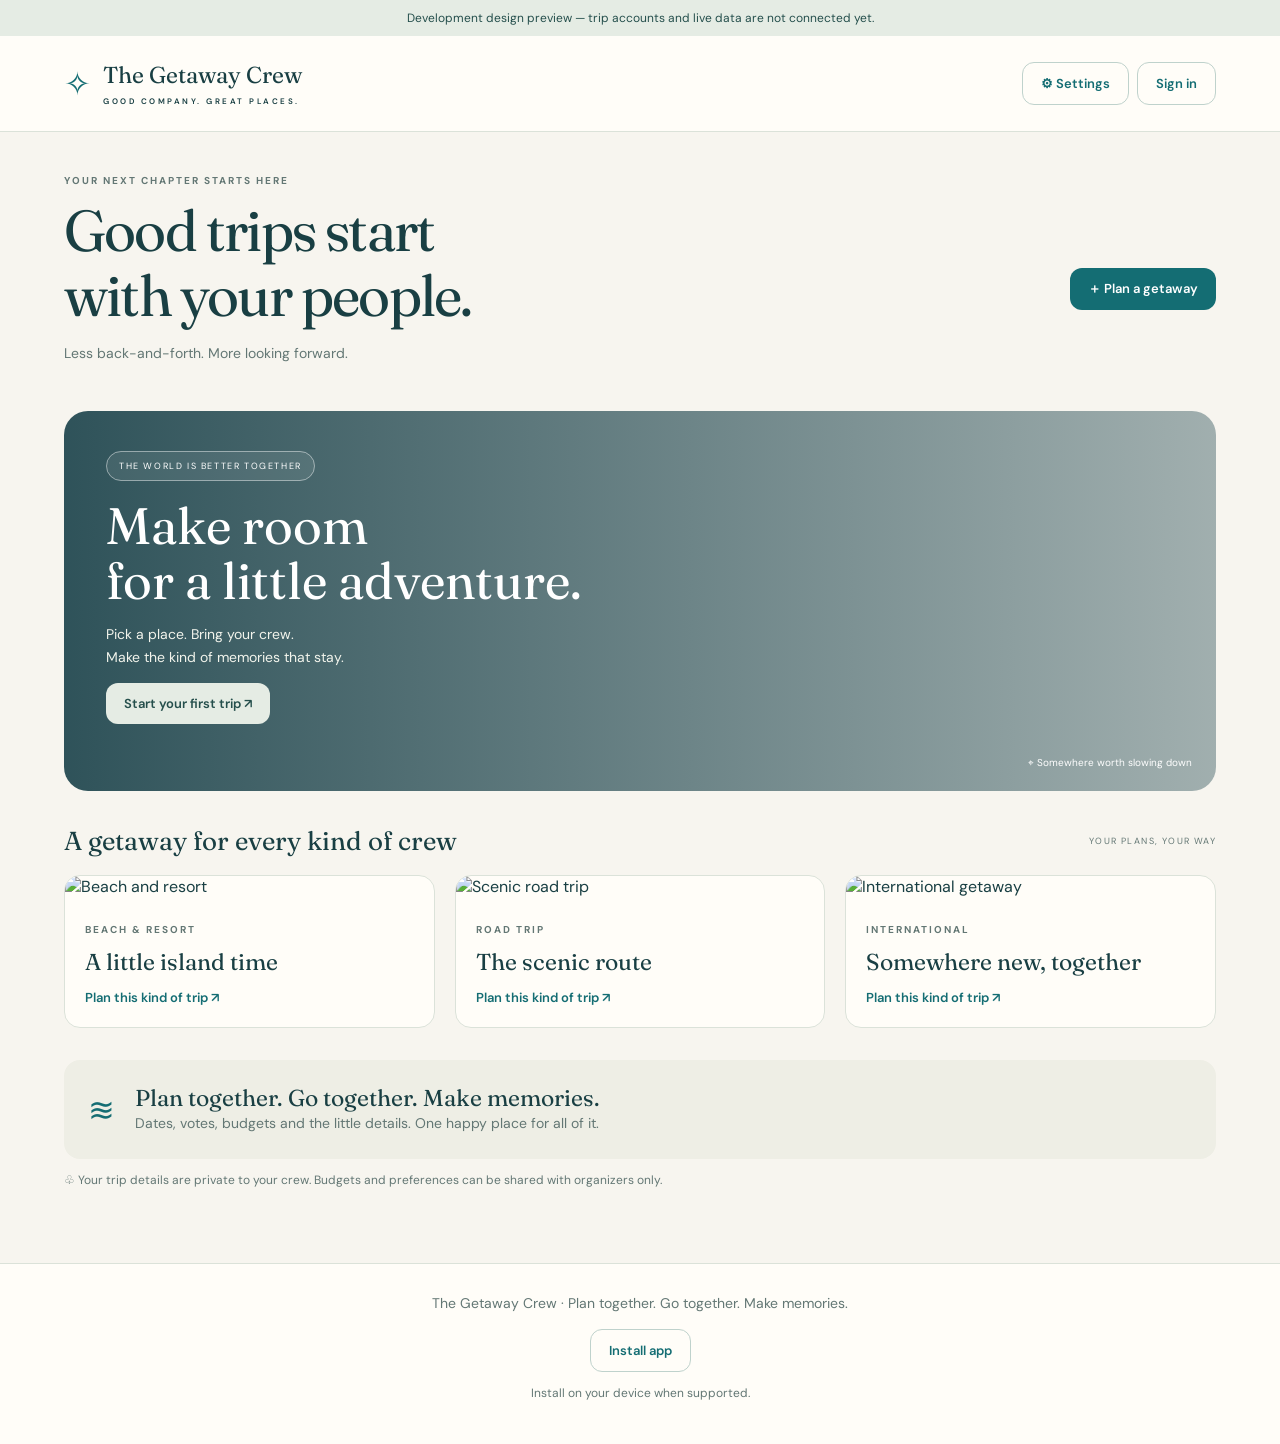
==== commit da68cd1b: "Restore Floot trip overview, countdown, today schedule, templates, money savings, availability, filt" ====
--- a/index.html
+++ b/index.html
@@ -1,11 +1,29 @@
 <!doctype html>
 <html lang="en"><head><meta charset="utf-8"><meta name="viewport" content="width=device-width,initial-scale=1,viewport-fit=cover"><meta name="theme-color" content="#146d73"><title>The Getaway Crew · Plan together. Go together.</title><meta name="description" content="A happy place for your group's trips, ideas, budgets and memories."><link rel="preconnect" href="https://fonts.googleapis.com"><link href="https://fonts.googleapis.com/css2?family=DM+Sans:wght@400;500;600;700&family=Fraunces:wght@400;500&display=swap" rel="stylesheet"><style>
 :root{font-family:"DM Sans",sans-serif;color:#193f43;background:#f7f5ef}*{box-sizing:border-box}body{margin:0}button,a{font:inherit}button{cursor:pointer}header{background:#fffdf8;border-bottom:1px solid #dbe2d9;padding:25px 5%;display:flex;justify-content:space-between;align-items:center;gap:16px;flex-wrap:wrap}.brand{display:flex;gap:12px;align-items:center;font:23px Fraunces,serif}.brand small{display:block;font:600 8px "DM Sans",sans-serif;letter-spacing:2.5px;margin-top:7px}.compass{font-size:32px;color:#146d73}.actions{display:flex;gap:8px;flex-wrap:wrap}button,.btn{display:inline-flex;align-items:center;justify-content:center;border:0;border-radius:12px;padding:12px 18px;text-decoration:none;background:#146d73;color:white;font-size:13px;font-weight:600}.outline{background:transparent;border:1px solid #bfd2cc;color:#146d73}.ghost{background:transparent;color:#193f43}main{max-width:1320px;margin:auto;padding:42px 5% 60px}.eyebrow{font-size:10px;letter-spacing:2px;font-weight:700;color:#637774}.titleRow{display:flex;align-items:center;justify-content:space-between;gap:24px;margin:12px 0 32px}h1,h2,h3{font-family:Fraunces,serif;font-weight:400}h1{font-size:clamp(36px,4.5vw,58px);line-height:1.12;letter-spacing:-1.8px;margin:0}p{color:#637774;font-size:14px;line-height:1.65}.hero{min-height:380px;padding:42px;border-radius:24px;position:relative;overflow:hidden;background:linear-gradient(90deg,#123b44df,#123b4460),url('https://images.unsplash.com/photo-1507525428034-b723cf961d3e?auto=format&fit=crop&w=1600&q=85') center/cover;color:white}.hero h2{font-size:clamp(36px,4vw,52px);line-height:1.08;margin:24px 0 14px}.hero p{color:#f2f4ec}.pill{border:1px solid #ffffff70;border-radius:99px;padding:8px 12px;font-size:9px;letter-spacing:1.6px;background:#ffffff15}.hero .btn{background:#e5ece4;color:#254f4c}.photoNote{position:absolute;right:24px;bottom:22px;font-size:10px}.sectionHead{display:flex;align-items:center;justify-content:space-between;gap:16px;margin:34px 0 18px}.sectionHead h2{font-size:26px;margin:0}.sectionHead span{font-size:9px;letter-spacing:1.4px;color:#637774}.cards{display:grid;grid-template-columns:repeat(3,minmax(0,1fr));gap:20px}.card{border-radius:16px;overflow:hidden;background:#fffdf8;border:1px solid #dbe2d9}.card img{width:100%;height:175px;object-fit:cover}.card div{padding:20px}.card h3{font-size:23px;margin:10px 0}.card .btn{padding:0;background:none;color:#146d73}.callout{display:flex;align-items:center;gap:20px;background:#eeeee5;border-radius:16px;padding:24px;margin-top:32px}.callout h3{font-size:23px;margin:0}.callout p{margin:0}.meta{font-size:12px}.preview{background:#e5ece4;padding:10px 5%;font-size:12px;color:#254f4c;text-align:center}@media(max-width:700px){header{padding:18px 5%}.brand{font-size:19px}.brand small{font-size:6px}main{padding-top:28px}.titleRow{flex-direction:column;align-items:flex-start}.hero{padding:28px;min-height:360px}.photoNote{display:none}.cards{grid-template-columns:1fr}.sectionHead span{display:none}.card img{height:190px}}
-</style></head><body><div class="preview">Development design preview — trip accounts and live data are not connected yet.</div><header><div class="brand"><span class="compass">✧</span><span>The Getaway Crew<small>GOOD COMPANY. GREAT PLACES.</small></span></div><div class="actions"><button class="outline" id="signin">Sign in</button></div></header><main><div class="eyebrow">YOUR NEXT CHAPTER STARTS HERE</div><div class="titleRow"><div><h1>Good trips start<br>with your people.</h1><p>Less back-and-forth. More looking forward.</p></div><button id="plan">＋ Plan a getaway</button></div><section class="hero"><div><span class="pill">THE WORLD IS BETTER TOGETHER</span><h2>Make room<br>for a little adventure.</h2><p>Pick a place. Bring your crew.<br>Make the kind of memories that stay.</p><button class="btn" id="start">Start your first trip ↗</button></div><span class="photoNote">⌖ Somewhere worth slowing down</span></section><section id="tripWorkspace" hidden style="margin:24px 0"><button class="ghost" id="backTrips">← All getaways</button><div class="titleRow"><div><div class="eyebrow" id="workspaceType"></div><h1 id="workspaceTitle"></h1><p id="workspaceMeta"></p></div><button class="outline" id="printTrip">Print / PDF</button></div><nav id="workspaceTabs" class="actions" aria-label="Trip sections" style="margin-bottom:20px;overflow-x:auto"></nav><section class="card" style="padding:22px"><div class="sectionHead"><h2 id="workspaceHeading"></h2><button id="addRecord">＋ Add item</button></div><p id="workspaceHint"></p><div id="workspaceContent"></div><p id="workspaceStatus" role="status"></p></section><section id="cruiseImport" hidden class="card" style="padding:20px;margin:18px 0"><h2>Cruise & destination link importer</h2><p>Paste a public cruise or travel page. Review the extracted information before saving anything.</p><div class="actions"><input id="cruiseUrl" type="url" placeholder="https://www.cruiseline.com/ship..." aria-label="Cruise webpage URL" style="flex:1;min-width:190px;padding:12px"><button id="fetchCruise">Pull webpage details</button></div><p id="cruiseImportStatus" role="status"></p><div id="cruiseReview" hidden><label>Page or ship title<input id="cruiseReviewTitle" style="display:block;width:100%;padding:10px"></label><label>Description<textarea id="cruiseReviewDescription" rows="3" style="display:block;width:100%;padding:10px"></textarea></label><label>Ship name (if known)<input id="cruiseReviewShip" style="display:block;width:100%;padding:10px"></label><p id="cruiseSource"></p><div id="cruiseImages" class="cards"></div><h3>Cabin categories mentioned on the linked page</h3><div id="cruiseCabinReview"></div><p>Cabin options shown here are only those detected on the linked page. Check the cruise line for complete and current categories.</p><button id="confirmCruise">Confirm & save reviewed details</button></div><div id="savedCruise"></div></section></section>
-<div id="recordPanel" hidden style="position:fixed;inset:0;background:#10272b99;display:none;align-items:center;justify-content:center;padding:20px;z-index:110"><section role="dialog" aria-modal="true" aria-labelledby="recordTitle" style="background:#fffdf8;border-radius:20px;padding:28px;width:min(100%,480px);max-height:90vh;overflow:auto"><button id="closeRecord" class="ghost" style="float:right">✕</button><h2 id="recordTitle">Add item</h2><form id="recordForm" style="display:grid;gap:12px"><label>Item type<select id="recordKind" style="display:block;width:100%;padding:10px"></select></label><label>Title<input id="recordName" maxlength="160" required style="display:block;width:100%;padding:10px"></label><label>Details<textarea id="recordDetail" rows="3" style="display:block;width:100%;padding:10px"></textarea></label><label>Date<input id="recordDay" type="date" style="display:block;width:100%;padding:10px"></label><label>Deadline<input id="recordDeadline" type="date" style="display:block;width:100%;padding:10px"></label><label>Local time<input id="recordTime" type="time" style="display:block;width:100%;padding:10px"></label><label>Amount<input id="recordAmount" type="number" min="0" step=".01" value="0" style="display:block;width:100%;padding:10px"></label><label>HTTPS reference link<input id="recordUrl" type="url" style="display:block;width:100%;padding:10px"></label><label id="roomChoiceLabel" hidden>Room or cabin type<select id="roomChoice" style="display:block;width:100%;padding:10px"></select></label><label id="memoryFilesLabel" hidden>Add photos or videos<input id="memoryFilePicker" type="file" accept="image/*,video/*" multiple></label><p id="memoryLinkHelp" hidden>Videos over 5 minutes or 250 MB: share separately or paste an iCloud Photos link. Check link permissions and expiration.</p><label>Options (for polls; one per line)<textarea id="recordOptions" rows="3" style="display:block;width:100%;padding:10px"></textarea></label><label>Status<select id="recordStatus" style="display:block;width:100%;padding:10px"><option>Open</option><option>Proposed</option><option>Confirmed</option><option>Reported</option><option>Reserved</option><option>Paid</option><option>Done</option><option>Canceled</option></select></label><label><input id="recordPrivate" type="checkbox"> Private to me (single-account development only)</label><button type="submit" id="saveRecord">Save item</button><p id="recordFormStatus" role="status"></p></form></section></div><section id="tripArea" hidden><div class="sectionHead"><h2>Your getaways</h2><button class="outline" id="newTrip">＋ New trip</button></div><p id="tripStatus" role="status"></p><div id="tripList" class="cards"></div></section><div id="tripPanel" hidden style="position:fixed;inset:0;background:#10272b99;display:none;align-items:center;justify-content:center;padding:20px;z-index:100"><section role="dialog" aria-modal="true" aria-labelledby="tripTitle" style="background:#fffdf8;border-radius:20px;padding:28px;width:min(100%,480px);max-height:90vh;overflow:auto"><button class="ghost" id="closeTrip" style="float:right">✕</button><h2 id="tripTitle">Plan a getaway</h2><form id="tripForm" style="display:grid;gap:12px"><label>Trip name<input id="tripName" required maxlength="160" style="display:block;width:100%;padding:10px"></label><label>Destination<input id="tripDestination" style="display:block;width:100%;padding:10px"></label><label style="display:none">Trip type<select id="tripType" style="display:block;width:100%;padding:10px"><option>Weekend getaway</option><option>Beach & resort</option><option>Road trip</option><option>International</option><option>Cruise</option><option>Family vacation</option><option>Other</option></select></label><label>Departure date<input id="tripStart" type="date" style="display:block;width:100%;padding:10px"></label><label>Return date<input id="tripEnd" type="date" style="display:block;width:100%;padding:10px"></label><fieldset><legend>Trip types · choose any combination</legend><div id="tripTypes" style="display:grid;grid-template-columns:repeat(2,minmax(0,1fr));gap:8px"></div></fieldset><label>Trip links · one HTTPS link per line<textarea id="tripLinks" rows="3" placeholder="https://..." style="display:block;width:100%;padding:10px"></textarea></label><label>Trip timezone<input id="tripTimezone" value="America/New_York" required style="display:block;width:100%;padding:10px"></label><label>Currency<select id="tripCurrency" style="display:block;width:100%;padding:10px"><option>USD</option><option>EUR</option><option>GBP</option><option>CAD</option><option>HTG</option><option>MXN</option><option>DOP</option></select></label><label>Group budget<input id="tripBudget" type="number" min="0" max="1000000" step=".01" value="0" style="display:block;width:100%;padding:10px"></label><label>Trip status<select id="tripState" style="display:block;width:100%;padding:10px"><option>Planning</option><option>Confirmed</option><option>Completed</option><option>Canceled</option></select></label><fieldset><legend>Visible sections</legend><p>Choose which sections appear in your trip.</p><div id="tripSections" style="display:grid;grid-template-columns:repeat(2,minmax(0,1fr));gap:8px"></div></fieldset><label>Notes<textarea id="tripNotes" rows="3" style="display:block;width:100%;padding:10px"></textarea></label><button type="submit" id="saveTrip">Save trip</button><p id="tripFormStatus" role="status"></p></form></section></div><div class="sectionHead"><h2>A getaway for every kind of crew</h2><span>YOUR PLANS, YOUR WAY</span></div><section class="cards"><article class="card"><img alt="Beach and resort" src="https://images.unsplash.com/photo-1519046904884-53103b34b206?auto=format&fit=crop&w=700&q=80"><div><span class="eyebrow">BEACH & RESORT</span><h3>A little island time</h3><button class="btn" data-plan>Plan this kind of trip ↗</button></div></article><article class="card"><img alt="Scenic road trip" src="https://images.unsplash.com/photo-1464822759023-fed622ff2c3b?auto=format&fit=crop&w=700&q=80"><div><span class="eyebrow">ROAD TRIP</span><h3>The scenic route</h3><button class="btn" data-plan>Plan this kind of trip ↗</button></div></article><article class="card"><img alt="International getaway" src="https://images.unsplash.com/photo-1476514525535-07fb3b4ae5f1?auto=format&fit=crop&w=700&q=80"><div><span class="eyebrow">INTERNATIONAL</span><h3>Somewhere new, together</h3><button class="btn" data-plan>Plan this kind of trip ↗</button></div></article></section><section class="callout"><span class="compass">≋</span><div><h3>Plan together. Go together. Make memories.</h3><p>Dates, votes, budgets and the little details. One happy place for all of it.</p></div></section><p class="meta">♧ Your trip details are private to your crew. Budgets and preferences can be shared with organizers only.</p></main><footer style="background:#fffdf8;border-top:1px solid #dbe2d9;padding:28px 5%;text-align:center"><p style="margin:0 0 14px">The Getaway Crew · Plan together. Go together. Make memories.</p><nav class="actions" aria-label="Site tools" style="justify-content:center"><a class="btn outline" id="organizerAdmin" href="./admin/" hidden>Organizer administration</a><button class="outline" id="install">Install app</button></nav><p class="meta" id="installHelp">Install on your device when supported.</p></footer><div id="authPanel" hidden style="position:fixed;inset:0;background:#10272b99;display:none;align-items:center;justify-content:center;padding:20px;z-index:100"><section role="dialog" aria-modal="true" aria-labelledby="authTitle" style="background:#fffdf8;border-radius:20px;padding:28px;width:min(100%,430px);box-shadow:0 15px 60px #0004"><button id="closeAuth" class="ghost" style="float:right" aria-label="Close">✕</button><h2 id="authTitle">Welcome back</h2><p id="authHelp">Sign in to your independent Getaway Crew development account.</p><form id="authForm" style="display:grid;gap:12px"><label>Email<input id="authEmail" type="email" autocomplete="email" required style="display:block;width:100%;padding:12px;border:1px solid #bfd2cc;border-radius:10px"></label><label>Password<input id="authPassword" type="password" autocomplete="current-password" minlength="6" required style="display:block;width:100%;padding:12px;border:1px solid #bfd2cc;border-radius:10px"></label><button type="submit" id="authSubmit">Sign in</button></form><p id="authStatus" role="status"></p><div class="actions"><button class="outline" id="authSwitch">Create account</button><button class="ghost" id="authRecover">Forgot password?</button></div></section></div><script type="module">
+
+[hidden]{display:none!important} .crew-tools{display:flex;flex-wrap:wrap;gap:8px;margin:12px 0}.crew-tools button{padding:9px 12px}.crew-summary{padding:16px;border:1px solid #b7c9c1;border-radius:14px;margin:14px 0}.crew-summary h3{margin:0 0 8px}.crew-summary p{margin:6px 0}.crew-summary label{display:block;margin:8px 0}.crew-summary input,.crew-summary select{padding:8px;max-width:100%;font:inherit}.crew-summary a{color:inherit}
+@media print{header,footer,.preview,body>div:not([id="printSummary"]),main,dialog{display:none!important}body{background:white!important;color:black!important}#printSummary{display:block!important;padding:16px;color:black;background:white}#printSummary article{break-inside:avoid;border-bottom:1px solid #ddd;padding:10px 0}#printSummary p{color:#333;white-space:pre-wrap}}
+html[data-crew-theme="dark"]{color-scheme:dark;background:#142b2e;color:#dbe9e7}html[data-crew-theme="amoled"]{color-scheme:dark;background:#000;color:#e4efed}html[data-crew-theme="dark"] :is(header,footer,.card,.callout,[role="dialog"]),html[data-crew-theme="amoled"] :is(header,footer,.card,.callout,[role="dialog"]){background:#1b3639!important;border-color:#365559;color:#e4efed}html[data-crew-theme="amoled"] :is(header,footer,.card,.callout,[role="dialog"]){background:#111!important}html:is([data-crew-theme="dark"],[data-crew-theme="amoled"]) :is(p,.eyebrow,.meta,.outline,.ghost,.card .btn){color:#bdd3d0}html[data-crew-glass="on"] :is(header,footer,.card,[role="dialog"]){background:color-mix(in srgb,#fffdf8 var(--crew-opacity,85%),transparent)!important;backdrop-filter:blur(14px)}html[data-crew-glass="on"]:is([data-crew-theme="dark"],[data-crew-theme="amoled"]) :is(header,footer,.card,[role="dialog"]){background:color-mix(in srgb,#1b3639 var(--crew-opacity,85%),transparent)!important}
+</style></head><body><div class="preview">Development design preview — trip accounts and live data are not connected yet.</div><header><div class="brand"><span class="compass">✧</span><span>The Getaway Crew<small>GOOD COMPANY. GREAT PLACES.</small></span></div><div class="actions"><button class="outline" id="crewSettings" type="button" aria-label="Appearance settings">⚙ Settings</button><button class="outline" id="signin">Sign in</button></div></header><main><div class="eyebrow">YOUR NEXT CHAPTER STARTS HERE</div><div class="titleRow"><div><h1>Good trips start<br>with your people.</h1><p>Less back-and-forth. More looking forward.</p></div><button id="plan">＋ Plan a getaway</button></div><section class="hero"><div><span class="pill">THE WORLD IS BETTER TOGETHER</span><h2>Make room<br>for a little adventure.</h2><p>Pick a place. Bring your crew.<br>Make the kind of memories that stay.</p><button class="btn" id="start">Start your first trip ↗</button></div><span class="photoNote">⌖ Somewhere worth slowing down</span></section><section id="tripWorkspace" hidden style="margin:24px 0"><button class="ghost" id="backTrips">← All getaways</button><div class="titleRow"><div><div class="eyebrow" id="workspaceType"></div><h1 id="workspaceTitle"></h1><p id="workspaceMeta"></p></div><button class="outline" id="printTrip">Print / PDF</button></div><nav id="workspaceTabs" class="actions" aria-label="Trip sections" style="margin-bottom:20px;overflow-x:auto"></nav><section class="card" style="padding:22px"><div class="sectionHead"><h2 id="workspaceHeading"></h2><button id="addRecord">＋ Add item</button></div><p id="workspaceHint"></p><div id="workspaceContent"></div><p id="workspaceStatus" role="status"></p></section><section id="cruiseImport" hidden class="card" style="padding:20px;margin:18px 0"><h2>Cruise & destination link importer</h2><p>Paste a public cruise or travel page. Review the extracted information before saving anything.</p><div class="actions"><input id="cruiseUrl" type="url" placeholder="https://www.cruiseline.com/ship..." aria-label="Cruise webpage URL" style="flex:1;min-width:190px;padding:12px"><button id="fetchCruise">Pull webpage details</button></div><p id="cruiseImportStatus" role="status"></p><div id="cruiseReview" hidden><label>Page or ship title<input id="cruiseReviewTitle" style="display:block;width:100%;padding:10px"></label><label>Description<textarea id="cruiseReviewDescription" rows="3" style="display:block;width:100%;padding:10px"></textarea></label><label>Ship name (if known)<input id="cruiseReviewShip" style="display:block;width:100%;padding:10px"></label><p id="cruiseSource"></p><div id="cruiseImages" class="cards"></div><h3>Cabin categories mentioned on the linked page</h3><div id="cruiseSectionsReview"></div><div id="cruiseCabinReview"></div><p>Cabin options shown here are only those detected on the linked page. Check the cruise line for complete and current categories.</p><button id="confirmCruise">Confirm & save reviewed details</button></div><div id="savedCruise"></div></section></section>
+<div id="recordPanel" hidden style="position:fixed;inset:0;background:#10272b99;display:none;align-items:center;justify-content:center;padding:20px;z-index:110"><section role="dialog" aria-modal="true" aria-labelledby="recordTitle" style="background:#fffdf8;border-radius:20px;padding:28px;width:min(100%,480px);max-height:90vh;overflow:auto"><button id="closeRecord" class="ghost" style="float:right">✕</button><h2 id="recordTitle">Add item</h2><form id="recordForm" style="display:grid;gap:12px"><label>Item type<select id="recordKind" style="display:block;width:100%;padding:10px"></select></label><label>Title<input id="recordName" maxlength="160" required style="display:block;width:100%;padding:10px"></label><label>Details<textarea id="recordDetail" rows="3" style="display:block;width:100%;padding:10px"></textarea></label><label>Date<input id="recordDay" type="date" style="display:block;width:100%;padding:10px"></label><label>Deadline<input id="recordDeadline" type="date" style="display:block;width:100%;padding:10px"></label><label>Local time<input id="recordTime" type="time" style="display:block;width:100%;padding:10px"></label><label>Amount<input id="recordAmount" type="number" min="0" step=".01" value="0" style="display:block;width:100%;padding:10px"></label><label>HTTPS reference link<input id="recordUrl" type="url" style="display:block;width:100%;padding:10px"></label><label id="roomChoiceLabel" hidden>Room or cabin type<select id="roomChoice" style="display:block;width:100%;padding:10px"></select></label><label id="memoryFilesLabel" hidden>Add photos or videos<input id="memoryFilePicker" type="file" accept="image/*,video/*" multiple></label><p id="memoryLinkHelp" hidden>Videos over 5 minutes or 250 MB: share separately or paste an iCloud Photos link. Check link permissions and expiration.</p><label>Options (for polls; one per line)<textarea id="recordOptions" rows="3" style="display:block;width:100%;padding:10px"></textarea></label><label>Status<select id="recordStatus" style="display:block;width:100%;padding:10px"><option>Open</option><option>Proposed</option><option>Confirmed</option><option>Reported</option><option>Reserved</option><option>Paid</option><option>Done</option><option>Canceled</option></select></label><label><input id="recordPrivate" type="checkbox"> Private to me (single-account development only)</label><button type="submit" id="saveRecord">Save item</button><p id="recordFormStatus" role="status"></p></form></section></div><section id="tripArea" hidden><div class="sectionHead"><h2>Your getaways</h2><button class="outline" id="newTrip">＋ New trip</button></div><div id="crewFilters" class="crew-tools" aria-label="Filter trips"></div><p id="tripStatus" role="status"></p><div id="tripList" class="cards"></div></section><div id="tripPanel" hidden style="position:fixed;inset:0;background:#10272b99;display:none;align-items:center;justify-content:center;padding:20px;z-index:100"><section role="dialog" aria-modal="true" aria-labelledby="tripTitle" style="background:#fffdf8;border-radius:20px;padding:28px;width:min(100%,480px);max-height:90vh;overflow:auto"><button class="ghost" id="closeTrip" style="float:right">✕</button><h2 id="tripTitle">Plan a getaway</h2><form id="tripForm" style="display:grid;gap:12px"><label>Trip name<input id="tripName" required maxlength="160" style="display:block;width:100%;padding:10px"></label><label>Destination<input id="tripDestination" style="display:block;width:100%;padding:10px"></label><label style="display:none">Trip type<select id="tripType" style="display:block;width:100%;padding:10px"><option>Weekend getaway</option><option>Beach & resort</option><option>Road trip</option><option>International</option><option>Cruise</option><option>Family vacation</option><option>Other</option></select></label><label>Departure date<input id="tripStart" type="date" style="display:block;width:100%;padding:10px"></label><label>Return date<input id="tripEnd" type="date" style="display:block;width:100%;padding:10px"></label><fieldset><legend>Trip types · choose any combination</legend><div id="tripTypes" style="display:grid;grid-template-columns:repeat(2,minmax(0,1fr));gap:8px"></div></fieldset><label>Trip links · one HTTPS link per line<textarea id="tripLinks" rows="3" placeholder="https://..." style="display:block;width:100%;padding:10px"></textarea></label><label>Trip timezone<input id="tripTimezone" value="America/New_York" required style="display:block;width:100%;padding:10px"></label><label>Currency<select id="tripCurrency" style="display:block;width:100%;padding:10px"><option>USD</option><option>EUR</option><option>GBP</option><option>CAD</option><option>HTG</option><option>MXN</option><option>DOP</option></select></label><label>Group budget<input id="tripBudget" type="number" min="0" max="1000000" step=".01" value="0" style="display:block;width:100%;padding:10px"></label><label>Trip status<select id="tripState" style="display:block;width:100%;padding:10px"><option>Planning</option><option>Confirmed</option><option>Completed</option><option>Canceled</option></select></label><fieldset><legend>Visible sections</legend><p>Choose which sections appear in your trip.</p><div id="tripSections" style="display:grid;grid-template-columns:repeat(2,minmax(0,1fr));gap:8px"></div></fieldset><label>Notes<textarea id="tripNotes" rows="3" style="display:block;width:100%;padding:10px"></textarea></label><button type="submit" id="saveTrip">Save trip</button><p id="tripFormStatus" role="status"></p></form></section></div><div class="sectionHead"><h2>A getaway for every kind of crew</h2><span>YOUR PLANS, YOUR WAY</span></div><section class="cards"><article class="card"><img alt="Beach and resort" src="https://images.unsplash.com/photo-1519046904884-53103b34b206?auto=format&fit=crop&w=700&q=80"><div><span class="eyebrow">BEACH & RESORT</span><h3>A little island time</h3><button class="btn" data-plan>Plan this kind of trip ↗</button></div></article><article class="card"><img alt="Scenic road trip" src="https://images.unsplash.com/photo-1464822759023-fed622ff2c3b?auto=format&fit=crop&w=700&q=80"><div><span class="eyebrow">ROAD TRIP</span><h3>The scenic route</h3><button class="btn" data-plan>Plan this kind of trip ↗</button></div></article><article class="card"><img alt="International getaway" src="https://images.unsplash.com/photo-1476514525535-07fb3b4ae5f1?auto=format&fit=crop&w=700&q=80"><div><span class="eyebrow">INTERNATIONAL</span><h3>Somewhere new, together</h3><button class="btn" data-plan>Plan this kind of trip ↗</button></div></article></section><section class="callout"><span class="compass">≋</span><div><h3>Plan together. Go together. Make memories.</h3><p>Dates, votes, budgets and the little details. One happy place for all of it.</p></div></section><p class="meta">♧ Your trip details are private to your crew. Budgets and preferences can be shared with organizers only.</p></main><footer style="background:#fffdf8;border-top:1px solid #dbe2d9;padding:28px 5%;text-align:center"><p style="margin:0 0 14px">The Getaway Crew · Plan together. Go together. Make memories.</p><nav class="actions" aria-label="Site tools" style="justify-content:center"><a class="btn outline" id="organizerAdmin" href="./admin/" hidden>Organizer administration</a><button class="outline" id="install">Install app</button></nav><p class="meta" id="installHelp">Install on your device when supported.</p></footer><div id="authPanel" hidden style="position:fixed;inset:0;background:#10272b99;display:none;align-items:center;justify-content:center;padding:20px;z-index:100"><section role="dialog" aria-modal="true" aria-labelledby="authTitle" style="background:#fffdf8;border-radius:20px;padding:28px;width:min(100%,430px);box-shadow:0 15px 60px #0004"><button id="closeAuth" class="ghost" style="float:right" aria-label="Close">✕</button><h2 id="authTitle">Welcome back</h2><p id="authHelp">Sign in to your independent Getaway Crew development account.</p><form id="authForm" style="display:grid;gap:12px"><label>Email<input id="authEmail" type="email" autocomplete="email" required style="display:block;width:100%;padding:12px;border:1px solid #bfd2cc;border-radius:10px"></label><label>Password<input id="authPassword" type="password" autocomplete="current-password" minlength="6" required style="display:block;width:100%;padding:12px;border:1px solid #bfd2cc;border-radius:10px"></label><button type="submit" id="authSubmit">Sign in</button></form><p id="authStatus" role="status"></p><div class="actions"><button class="outline" id="authSwitch">Create account</button><button class="ghost" id="authRecover">Forgot password?</button></div></section></div><dialog id="appearanceDialog" style="max-width:420px;width:90%;border:1px solid #bfd2cc;border-radius:18px;padding:24px"><h2>Make yourself at home</h2><p>Appearance preferences are saved on this device.</p><div class="crew-summary"><label>Color mode <select id="crewTheme"><option>System</option><option>Light</option><option>Dark</option><option>AMOLED</option></select></label><label><input id="crewGlass" type="checkbox"> Liquid Glass</label><label>Glass opacity <output id="crewOpacityText"></output><input id="crewOpacity" type="range" min="40" max="100" value="85"></label></div><button type="button" id="closeAppearance">Done</button></dialog><section id="printSummary" hidden></section><script type="module">
 import {createClient} from 'https://esm.sh/@supabase/supabase-js@2';
 const sb=createClient('https://mgehamvbkugwctdcmqcp.supabase.co','sb_publishable_36ZFrrvF0SALg27Pg2RKBA_U59eJTF-');
 const $=id=>document.getElementById(id);let mode='signin';let currentUser=null;
+let tripFilter='All';
+const themeMedia=matchMedia('(prefers-color-scheme: dark)');
+$('crewTheme').value=localStorage.getItem('crew-theme')||'System';
+$('crewGlass').checked=localStorage.getItem('crew-glass')==='on';
+$('crewOpacity').value=localStorage.getItem('crew-opacity')||'85';
+function applyCrewAppearance(){const t=$('crewTheme').value;document.documentElement.dataset.crewTheme=t==='System'?(themeMedia.matches?'dark':'light'):t.toLowerCase();document.documentElement.dataset.crewGlass=$('crewGlass').checked?'on':'off';document.documentElement.style.setProperty('--crew-opacity',$('crewOpacity').value+'%');$('crewOpacityText').textContent=$('crewOpacity').value+'%';$('crewOpacity').disabled=!$('crewGlass').checked;localStorage.setItem('crew-theme',t);localStorage.setItem('crew-glass',$('crewGlass').checked?'on':'off');localStorage.setItem('crew-opacity',$('crewOpacity').value)}
+for(const id of ['crewTheme','crewGlass','crewOpacity'])$(id).addEventListener('input',applyCrewAppearance);themeMedia.addEventListener('change',applyCrewAppearance);applyCrewAppearance();
+$('crewSettings').onclick=()=>$('appearanceDialog').showModal();$('closeAppearance').onclick=()=>$('appearanceDialog').close();
+function localTripDay(t){try{const parts=new Intl.DateTimeFormat('en-US',{timeZone:t.timezone||'America/New_York',year:'numeric',month:'2-digit',day:'2-digit'}).formatToParts(new Date());return ['year','month','day'].map(k=>parts.find(p=>p.type===k).value).join('-')}catch{return new Date().toISOString().slice(0,10)}}
+function departureDays(t){if(!t.start_date)return null;const d=(Date.parse(t.start_date+'T00:00:00Z')-Date.parse(localTripDay(t)+'T00:00:00Z'))/86400000;return Number.isFinite(d)?Math.round(d):null}
+function countdownText(t){const n=departureDays(t);return n===null?'Dates can be added later':n>0?n+' days until departure':n===0?'Departure is today':'Departure date passed'}
+function addText(root,tag,value){const el=document.createElement(tag);el.textContent=value;root.append(el);return el}
+function summaryBox(root,title){const b=document.createElement('section');b.className='crew-summary';addText(b,'h3',title);root.append(b);return b}
+
 async function refreshAdminVisibility(user){const link=$('organizerAdmin');link.hidden=true;if(!user)return;const {data,error}=await sb.from('getaway_admin_roles').select('role').eq('user_id',user.id).limit(1);if(!error&&data?.length)link.hidden=false;}const panel=$('authPanel');const status=msg=>$('authStatus').textContent=msg;
 function openAuth(){panel.hidden=false;panel.style.display='flex';$('authEmail').focus();}
 function closeAuth(){panel.hidden=true;panel.style.display='none';status('');}
@@ -18,30 +36,63 @@
 $('authRecover').onclick=async()=>{const email=$('authEmail').value.trim();if(!email){status('Enter your email address first.');return}const {error}=await sb.auth.resetPasswordForEmail(email,{redirectTo:location.origin+'/admin/'});status(error?error.message:'If an account exists, recovery instructions will be sent.');};
 let cruisePreview=null;
 function isCruiseTrip(){return (activeTrip?.trip_types||[activeTrip?.trip_type]).includes('Cruise')}
-function renderCruisePanel(){const section=$('cruiseImport');section.hidden=!isCruiseTrip();if(section.hidden)return;const saved=$('savedCruise');saved.replaceChildren();const d=activeTrip.cruise_details||{};if(d.source_url){const h=document.createElement('h3');h.textContent=d.title||'Saved cruise';const p=document.createElement('p');p.textContent=[d.ship,d.description].filter(Boolean).join(' · ');saved.append(h,p);const link=document.createElement('a');link.href=d.source_url;link.target='_blank';link.rel='noopener noreferrer';link.textContent='Original webpage';saved.append(link);const imgBox=document.createElement('div');imgBox.className='cards';for(const src of (d.images||[]).slice(0,8)){const img=document.createElement('img');img.src=src;img.loading='lazy';img.alt='Image from cruise webpage';img.style.cssText='width:100%;height:150px;object-fit:cover';imgBox.append(img)}saved.append(imgBox)}}
-$('fetchCruise').onclick=async()=>{const url=$('cruiseUrl').value.trim();const status=$('cruiseImportStatus');$('cruiseReview').hidden=true;status.textContent='Retrieving public webpage details…';const button=$('fetchCruise');button.disabled=true;try{const {data:{session}}=await sb.auth.getSession();if(!session)throw Error('Sign in first.');const res=await fetch('/api/cruise-preview',{method:'POST',headers:{'Content-Type':'application/json','Authorization':'Bearer '+session.access_token},body:JSON.stringify({url})});const data=await res.json();if(!res.ok)throw Error(data.error||'Unable to read webpage');cruisePreview=data;$('cruiseReviewTitle').value=data.title||'';$('cruiseReviewDescription').value=data.description||'';$('cruiseReviewShip').value=data.ship||'';$('cruiseSource').textContent='Source: '+data.source_url+' · Retrieved: '+new Date(data.fetched_at).toLocaleString();const images=$('cruiseImages');images.replaceChildren();for(const src of data.images||[]){const img=document.createElement('img');img.src=src;img.loading='lazy';img.alt='Image from linked travel webpage';img.style.cssText='width:100%;height:140px;object-fit:cover';images.append(img)}const cabins=$('cruiseCabinReview');cabins.replaceChildren();for(const item of data.cabins||[]){const label=document.createElement('label');label.style.display='block';const check=document.createElement('input');check.type='checkbox';check.checked=true;check.value=item.category;label.append(check,document.createTextNode(' '+item.cabin_name));cabins.append(label)}if(!data.cabins?.length)cabins.textContent='No ship-specific cabin categories found. None will be invented.';$('cruiseReview').hidden=false;status.textContent='Preview retrieved. Review the details and choose Confirm to save.'}catch(e){status.textContent=e.message}finally{button.disabled=false}};
-$('confirmCruise').onclick=async()=>{if(!cruisePreview||!activeTrip)return;const btn=$('confirmCruise');btn.disabled=true;const status=$('cruiseImportStatus');status.textContent='Saving approved cruise details…';try{const d={source_url:cruisePreview.source_url,title:$('cruiseReviewTitle').value.trim(),description:$('cruiseReviewDescription').value.trim(),ship:$('cruiseReviewShip').value.trim(),images:cruisePreview.images||[],fetched_at:cruisePreview.fetched_at};const {error}=await sb.from('getaway_trips').update({cruise_details:d}).eq('id',activeTrip.id);if(error)throw error;const selected=Array.from($('cruiseCabinReview').querySelectorAll('input:checked')).map(x=>x.value);const cabins=(cruisePreview.cabins||[]).filter(x=>selected.includes(x.category)).map(x=>({trip_id:activeTrip.id,category:x.category,cabin_name:x.cabin_name,description:x.description,source_url:x.source_url,last_checked_at:cruisePreview.fetched_at}));if(cabins.length){const result=await sb.from('getaway_cruise_cabins').insert(cabins);if(result.error)throw result.error}activeTrip.cruise_details=d;$('cruiseReview').hidden=true;renderCruisePanel();status.textContent='Cruise details saved. You can pull the link again to refresh.'}catch(e){status.textContent=e.message}finally{btn.disabled=false}};
+function renderCruisePanel(){const section=$('cruiseImport');section.hidden=!isCruiseTrip();if(section.hidden)return;const saved=$('savedCruise');saved.replaceChildren();const d=activeTrip.cruise_details||{};if(d.source_url){const h=document.createElement('h3');h.textContent=d.title||'Saved cruise';const p=document.createElement('p');p.textContent=[d.ship,d.description].filter(Boolean).join(' · ');saved.append(h,p);const link=document.createElement('a');link.href=d.source_url;link.target='_blank';link.rel='noopener noreferrer';link.textContent='Original webpage';saved.append(link);const imgBox=document.createElement('div');imgBox.className='cards';for(const src of (d.images||[]).slice(0,8)){const img=document.createElement('img');img.src=src;img.loading='lazy';img.alt='Image from cruise webpage';img.style.cssText='width:100%;height:150px;object-fit:cover';imgBox.append(img)}saved.append(imgBox);for(const [kind,items] of Object.entries(d.sections||{})){if(!items.length)continue;const heading=document.createElement('h4');heading.textContent=({itinerary:'Itinerary & ports',excursion:'Excursions',dining:'Onboard dining',onboard:'Onboard activities'})[kind]||kind;saved.append(heading);for(const item of items){const p=document.createElement('p');p.textContent=item;saved.append(p)}}}}
+$('fetchCruise').onclick=async()=>{const url=$('cruiseUrl').value.trim();const status=$('cruiseImportStatus');$('cruiseReview').hidden=true;status.textContent='Retrieving public webpage details…';const button=$('fetchCruise');button.disabled=true;try{const {data:{session}}=await sb.auth.getSession();if(!session)throw Error('Sign in first.');const res=await fetch('/api/cruise-preview',{method:'POST',headers:{'Content-Type':'application/json','Authorization':'Bearer '+session.access_token},body:JSON.stringify({url})});const data=await res.json();if(!res.ok)throw Error(data.error||'Unable to read webpage');cruisePreview=data;$('cruiseReviewTitle').value=data.title||'';$('cruiseReviewDescription').value=data.description||'';$('cruiseReviewShip').value=data.ship||'';$('cruiseSource').textContent='Source: '+data.source_url+' · Retrieved: '+new Date(data.fetched_at).toLocaleString();const images=$('cruiseImages');images.replaceChildren();for(const src of data.images||[]){const img=document.createElement('img');img.src=src;img.loading='lazy';img.alt='Image from linked travel webpage';img.style.cssText='width:100%;height:140px;object-fit:cover';images.append(img)}const cabins=$('cruiseCabinReview');cabins.replaceChildren();for(const item of data.cabins||[]){const label=document.createElement('label');label.style.display='block';const check=document.createElement('input');check.type='checkbox';check.checked=true;check.value=item.category;label.append(check,document.createTextNode(' '+item.cabin_name));cabins.append(label)}if(!data.cabins?.length)cabins.textContent='No ship-specific cabin categories found. None will be invented.';const sectionBox=$('cruiseSectionsReview');sectionBox.replaceChildren();const sectionLabels={itinerary:'Itinerary & ports',excursion:'Excursions',dining:'Onboard dining',onboard:'Onboard activities'};for(const [kind,label] of Object.entries(sectionLabels)){const items=data.sections?.[kind]||[];if(!items.length)continue;const h=document.createElement('h4');h.textContent=label;sectionBox.append(h);for(const item of items){const row=document.createElement('label');row.style.display='block';const input=document.createElement('input');input.type='checkbox';input.checked=true;input.dataset.section=kind;input.dataset.description=item;row.append(input,document.createTextNode(' '+item));const info=data.section_details?.[kind]?.find(x=>x.description===item);appendImportedDetails(row,info||{description:item},false);sectionBox.append(row)}}if(!sectionBox.childElementCount)sectionBox.textContent='No itinerary, excursion, dining or onboard activity details were available in the public page preview.';$('cruiseReview').hidden=false;status.textContent='Preview retrieved. Review the details and choose Confirm to save.'}catch(e){status.textContent=e.message}finally{button.disabled=false}};
+$('confirmCruise').onclick=async()=>{if(!cruisePreview||!activeTrip)return;const btn=$('confirmCruise');btn.disabled=true;const status=$('cruiseImportStatus');status.textContent='Saving approved cruise details…';try{const d={source_url:cruisePreview.source_url,title:$('cruiseReviewTitle').value.trim(),description:$('cruiseReviewDescription').value.trim(),ship:$('cruiseReviewShip').value.trim(),images:cruisePreview.images||[],sections:Object.fromEntries(Object.keys(cruisePreview.sections||{}).map(k=>[k,Array.from($('cruiseSectionsReview').querySelectorAll('input:checked')).filter(x=>x.dataset.section===k).map(x=>x.dataset.description)])),section_details:Object.fromEntries(Object.entries(cruisePreview.section_details||{}).map(([k,items])=>[k,items.filter(item=>Array.from($('cruiseSectionsReview').querySelectorAll('input:checked')).some(x=>x.dataset.section===k&&x.dataset.description===item.description))])),fetched_at:cruisePreview.fetched_at};const {error}=await sb.from('getaway_trips').update({cruise_details:d}).eq('id',activeTrip.id);if(error)throw error;const selected=Array.from($('cruiseCabinReview').querySelectorAll('input:checked')).map(x=>x.value);const cabins=(cruisePreview.cabins||[]).filter(x=>selected.includes(x.category)).map(x=>({trip_id:activeTrip.id,category:x.category,cabin_name:x.cabin_name,description:x.description,source_url:x.source_url,last_checked_at:cruisePreview.fetched_at}));if(cabins.length){const result=await sb.from('getaway_cruise_cabins').insert(cabins);if(result.error)throw result.error}activeTrip.cruise_details=d;$('cruiseReview').hidden=true;renderCruisePanel();renderWorkspace();status.textContent='Cruise details saved. You can pull the link again to refresh.'}catch(e){status.textContent=e.message}finally{btn.disabled=false}};
 const typeGuides={'Cruise':{'Overview':'Cruise overview · ship, sailing and ports','Availability':'Sailing dates & crew availability','Itinerary':'Ports of call & cruise itinerary','Rooms & rides':'Staterooms, cabin choices & transfers','Bookings':'Cruise reservations & deposits','Ideas & votes':'Excursions & shore activities','Checklists':'Cruise packing & travel documents'},'Road trip':{'Overview':'Route & stops','Availability':'Travel dates & driver availability','Itinerary':'Driving route & stopovers','Rooms & rides':'Vehicles, drivers & overnight stays','Bookings':'Hotels, parking & attractions','Ideas & votes':'Stops & roadside activities'},'Beach & resort':{'Overview':'Resort & destination overview','Availability':'Stay dates','Itinerary':'Resort activities & beach days','Rooms & rides':'Room categories & airport transfers','Bookings':'Resort packages & reservations','Ideas & votes':'Tours, dining & activities'},'International':{'Overview':'Destination & entry requirements','Availability':'Flight dates','Itinerary':'Cities, tours & sightseeing','Rooms & rides':'Hotels, flights & local transit','Bookings':'Flights, hotels & tours','Checklists':'Passports, visas & packing'},'Weekend getaway':{'Overview':'Weekend plan','Itinerary':'Weekend schedule','Rooms & rides':'Lodging & transport'},'Family reunion':{'Overview':'Family gathering','Rooms & rides':'Family lodging & transport','Ideas & votes':'Family activities'},'Celebration':{'Overview':'Celebration details','Itinerary':'Event schedule','Bookings':'Venues & vendors'}};
 function tripGuide(section){const types=activeTrip?.trip_types||[activeTrip?.trip_type];for(const type of types){const guide=typeGuides[type];if(guide?.[section])return guide[section]}return section}
 async function showCruiseCabins(root){if(!isCruiseTrip())return;const {data,error}=await sb.from('getaway_cruise_cabins').select('id,category,cabin_name,description,image_url,source_url').eq('trip_id',activeTrip.id).order('category');const head=document.createElement('h3');head.textContent='Cabin categories for this sailing';root.prepend(head);if(error){const p=document.createElement('p');p.textContent=error.message;root.append(p);return}if(!data?.length){const p=document.createElement('p');p.textContent='No verified cabins imported yet. Use the Cruise webpage importer above to retrieve available cabin information. Interior, balcony and suites will appear only if confirmed by the source.';root.append(p);return}for(const cabin of data){const article=document.createElement('article');article.className='card';article.style.padding='14px';const title=document.createElement('h3');title.textContent=cabin.cabin_name;const p=document.createElement('p');p.textContent=cabin.description||cabin.category;article.append(title,p);if(cabin.source_url){const a=document.createElement('a');a.href=cabin.source_url;a.target='_blank';a.rel='noopener noreferrer';a.textContent='Verify with cruise line';article.append(a)}root.append(article)}}
 const kindsBySection={'Ideas & votes':['idea'],'Availability':['availability'],'Itinerary':['activity'],'Money':['expense','payment'],'Bookings':['booking'],'Rooms & rides':['room','ride'],'Checklists':['task','packing'],'Trip feed':['announcement','discussion'],'Memories':['memory'],'Preferences':['preference']};
 let activeTrip=null,activeSection='Overview',activeRecords=[],activeResponses=[],editRecordId=null;
-const rp=$('recordPanel');$('backTrips').onclick=()=>{$('tripWorkspace').hidden=true;$('tripArea').hidden=false;activeTrip=null};$('printTrip').onclick=()=>window.print();
+const rp=$('recordPanel');$('backTrips').onclick=()=>{$('tripWorkspace').hidden=true;$('tripArea').hidden=false;activeTrip=null};$('printTrip').onclick=()=>{if(!activeTrip)return;const root=$('printSummary');root.replaceChildren();addText(root,'h1',activeTrip.title);addText(root,'p',[activeTrip.destination,activeTrip.start_date,activeTrip.end_date,activeTrip.timezone].filter(Boolean).join(' · '));addText(root,'p','The Getaway Crew · Group travel summary');for(const r of [...activeRecords].filter(r=>!r.private&&!['preference','payment'].includes(r.kind)).sort((a,b)=>((a.day||'')+(a.time_text||'')).localeCompare((b.day||'')+(b.time_text||'')))){const b=document.createElement('article');addText(b,'h3',r.title);addText(b,'p',[r.kind,r.status,r.day,r.deadline?'Deadline '+r.deadline:''].filter(Boolean).join(' · '));addText(b,'p',r.detail||'');if(r.amount_cents)addText(b,'p',money(r.amount_cents));if(r.url)addText(b,'p',r.url);root.append(b)}for(const [k,items] of Object.entries(activeTrip.cruise_details?.sections||{})){addText(root,'h2',k);for(const item of items)addText(root,'p',item)}window.print()};
 function money(n){return new Intl.NumberFormat('en-US',{style:'currency',currency:activeTrip.currency||'USD'}).format((n||0)/100)}
-async function openWorkspace(t){activeTrip=t;const {data:cruiseData}=await sb.from('getaway_trips').select('cruise_details').eq('id',t.id).single();if(cruiseData)t.cruise_details=cruiseData.cruise_details;renderCruisePanel();activeSection='Overview';$('tripArea').hidden=true;$('tripWorkspace').hidden=false;$('workspaceTitle').textContent=t.title;$('workspaceType').textContent=(t.trip_types||[t.trip_type]).join(' + ')+' · '+t.status;$('workspaceMeta').textContent=[t.destination,t.start_date,t.end_date].filter(Boolean).join(' · ');await refreshWorkspace()}
+async function openWorkspace(t){cruisePreview=null;$('cruiseReview').hidden=true;$('cruiseUrl').value='';$('cruiseImportStatus').textContent='';activeTrip=t;const {data:cruiseData}=await sb.from('getaway_trips').select('cruise_details').eq('id',t.id).single();if(cruiseData)t.cruise_details=cruiseData.cruise_details;renderCruisePanel();activeSection='Overview';$('tripArea').hidden=true;$('tripWorkspace').hidden=false;$('workspaceTitle').textContent=t.title;$('workspaceType').textContent=(t.trip_types||[t.trip_type]).join(' + ')+' · '+t.status;$('workspaceMeta').textContent=[t.destination,t.start_date,t.end_date].filter(Boolean).join(' · ')+' · '+countdownText(t);await refreshWorkspace()}
 async function refreshWorkspace(){if(!activeTrip)return;const [a,b]=await Promise.all([sb.from('getaway_trip_records').select('*').eq('trip_id',activeTrip.id).order('created_at',{ascending:false}),sb.from('getaway_trip_responses').select('id,record_id,user_id,value')]);if(a.error||b.error){$('workspaceStatus').textContent=(a.error||b.error).message;return}activeRecords=a.data||[];activeResponses=(b.data||[]).filter(r=>activeRecords.some(x=>x.id===r.record_id));renderWorkspace()}
 async function renderMemoryMedia(card,record){const {data,error}=await sb.from('getaway_memory_media').select('*').eq('record_id',record.id);if(error)return;for(const media of data||[]){const {data:signed}=await sb.storage.from('getaway-memories').createSignedUrl(media.storage_path,3600);if(!signed?.signedUrl)continue;const box=document.createElement('div');box.style.cssText='display:inline-flex;flex-direction:column;max-width:230px;margin:8px;gap:6px';const el=media.mime_type.startsWith('video/')?document.createElement('video'):document.createElement('img');el.src=signed.signedUrl;el.style.cssText='max-width:220px;max-height:200px;object-fit:contain';if(el.tagName==='VIDEO')el.controls=true;else el.alt=media.filename;const remove=document.createElement('button');remove.textContent='Remove '+media.filename;remove.className='outline';remove.onclick=async()=>{if(!confirm('Remove this file?'))return;const deleted=await sb.storage.from('getaway-memories').remove([media.storage_path]);if(deleted.error)return alert(deleted.error.message);const result=await sb.from('getaway_memory_media').delete().eq('id',media.id);if(result.error)alert(result.error.message);else await refreshWorkspace()};box.append(el,remove);card.append(box)}}
 async function uploadMemoryFiles(recordId,files){const status=$('recordFormStatus');for(let i=0;i<files.length;i++){const file=files[i];if(file.size>262144000)throw Error(file.name+' exceeds 250 MB. Use an iCloud sharing link instead.');if(!file.type.startsWith('image/')&&!file.type.startsWith('video/'))throw Error('Only photos and videos are supported.');if(file.type.startsWith('video/')){const duration=await new Promise((resolve,reject)=>{const v=document.createElement('video');const u=URL.createObjectURL(file);v.preload='metadata';v.onloadedmetadata=()=>{URL.revokeObjectURL(u);resolve(v.duration)};v.onerror=()=>{URL.revokeObjectURL(u);reject(Error('Unable to read video duration'))};v.src=u});if(duration>300)throw Error(file.name+' exceeds 5 minutes. Use a shared link instead.')}status.textContent='Uploading '+(i+1)+' of '+files.length+': '+file.name;const path=currentUser.id+'/'+activeTrip.id+'/'+recordId+'/'+crypto.randomUUID()+'-'+file.name.replace(/[^a-zA-Z0-9._-]/g,'_');const uploaded=await sb.storage.from('getaway-memories').upload(path,file,{contentType:file.type,upsert:false});if(uploaded.error)throw uploaded.error;const inserted=await sb.from('getaway_memory_media').insert({record_id:recordId,trip_id:activeTrip.id,owner_id:currentUser.id,storage_path:path,filename:file.name,mime_type:file.type});if(inserted.error){await sb.storage.from('getaway-memories').remove([path]);throw inserted.error}}}
-function renderWorkspace(){const tabs=$('workspaceTabs');tabs.replaceChildren();const sections=['Overview',...(activeTrip.visible_sections||originalSections).filter(x=>x!=='Overview')];if(!sections.includes(activeSection))activeSection='Overview';for(const s of sections){const b=document.createElement('button');b.className=s===activeSection?'':'outline';b.textContent=tripGuide(s);b.onclick=()=>{activeSection=s;renderWorkspace()};tabs.append(b)}$('workspaceHeading').textContent=tripGuide(activeSection);$('addRecord').hidden=!kindsBySection[activeSection];$('workspaceHint').textContent=activeSection==='Crew'?'Crew invitations, household RSVPs and organizer roles require the next secure membership migration.':activeSection==='Overview'?'Your trip at a glance. Choose a section to plan details.':tripGuide(activeSection)+' · Add and save items for this trip. Shared access is not enabled yet.';const root=$('workspaceContent');root.replaceChildren();if(activeSection==='Overview'){const p=document.createElement('p');const expenses=activeRecords.filter(r=>r.kind==='expense'&&r.status!=='Canceled').reduce((n,r)=>n+Number(r.amount_cents),0);p.textContent='Group budget: '+money(activeTrip.budget_cents)+' · Expenses recorded: '+money(expenses)+' · '+activeRecords.length+' planning items';root.append(p);const heading=document.createElement('h3');heading.textContent='What needs my attention?';root.append(heading);const pending=activeRecords.filter(r=>r.status==='Open'||r.status==='Reported');const desc=document.createElement('p');desc.textContent=pending.length?pending.length+' open items to review.':'No open items yet.';root.append(desc);return}if(activeSection==='Crew')return;if(activeSection==='Rooms & rides'&&isCruiseTrip())showCruiseCabins(root);const allowed=kindsBySection[activeSection]||[];const records=activeRecords.filter(r=>allowed.includes(r.kind));if(!records.length){const empty=document.createElement('p');empty.textContent='Nothing here yet. Add the first item.';root.append(empty)}for(const r of records){const card=document.createElement('article');card.style.cssText='border-top:1px solid #dbe2d9;padding:16px 0';const h=document.createElement('h3');h.textContent=r.title;const meta=document.createElement('p');meta.textContent=[r.kind,r.status,r.day,r.deadline?'Due '+r.deadline:'',r.amount_cents?money(r.amount_cents):''].filter(Boolean).join(' · ');const detail=document.createElement('p');detail.textContent=r.detail||'';card.append(h,meta,detail);if(r.url&&r.url.startsWith('https://')){const a=document.createElement('a');a.href=r.url;a.target='_blank';a.rel='noopener noreferrer';a.textContent=r.kind==='memory'?'Open shared photo or video':'Open reference';card.append(a)}const buttons=document.createElement('div');buttons.className='actions';const edit=document.createElement('button');edit.className='outline';edit.textContent='Edit';edit.onclick=()=>openRecord(r);buttons.append(edit);const remove=document.createElement('button');remove.className='ghost';remove.textContent='Delete';remove.onclick=async()=>{if(!confirm('Delete this item and its responses?'))return;const {error}=await sb.from('getaway_trip_records').delete().eq('id',r.id);if(error)alert(error.message);else await refreshWorkspace()};buttons.append(remove);if(['idea','activity','announcement','task','packing'].includes(r.kind)){const options=r.kind==='idea'?(r.options?.length?r.options:['Interested']):r.kind==='activity'?['Joining']:r.kind==='announcement'?['Acknowledged']:['Claimed','Done'];for(const option of options){const b=document.createElement('button');b.className='outline';const votes=activeResponses.filter(x=>x.record_id===r.id&&x.value===option);b.textContent=option+' · '+votes.length;b.onclick=async()=>{const mine=activeResponses.find(x=>x.record_id===r.id&&x.user_id===currentUser.id);const {error}=await sb.from('getaway_trip_responses').upsert({record_id:r.id,user_id:currentUser.id,value:mine?.value===option?'':option},{onConflict:'record_id,user_id'});if(error)alert(error.message);else await refreshWorkspace()};buttons.append(b)}}card.append(buttons);root.append(card);if(r.kind==='memory')renderMemoryMedia(card,r)}}
+function appendImportedDetails(root,item,showText=true){
+ if(showText){const p=document.createElement('p');p.textContent=item.description||'';root.append(p)}
+ const fee=document.createElement('span');fee.textContent=['Included','Additional fee'].includes(item.fee)?item.fee:'Pricing not confirmed';fee.style.cssText='display:block;font-weight:600;font-size:13px;margin:8px 0;color:#254f4c';root.append(fee);
+ const gallery=document.createElement('div');gallery.style.cssText='display:grid;grid-template-columns:repeat(auto-fit,minmax(110px,1fr));gap:8px;padding:0';
+ for(const src of (item.images||[]).slice(0,4)){try{if(new URL(src).protocol!=='https:')continue;const img=document.createElement('img');img.src=src;img.loading='lazy';img.referrerPolicy='no-referrer';img.alt='Image from source webpage';img.style.cssText='width:100%;height:130px;object-fit:cover;border-radius:8px';gallery.append(img)}catch{}}
+ if(gallery.childElementCount)root.append(gallery);
+}
+function renderImportedSection(root,section){
+ if(!isCruiseTrip())return false;
+ const d=activeTrip.cruise_details||{};
+ const keyMap={'Itinerary':['itinerary'],'Ideas & votes':['excursion'],'Onboard dining':['dining'],'Onboard activities':['onboard']};
+ if(section==='Overview'){if(!d.images?.length)return false;const h=document.createElement('h3');h.textContent='Ship & destination photos';root.append(h);const gallery=document.createElement('div');gallery.className='cards';for(const src of d.images){try{if(new URL(src).protocol!=='https:')continue;const img=document.createElement('img');img.src=src;img.alt='Imported trip photo';img.loading='lazy';img.referrerPolicy='no-referrer';img.style.cssText='width:100%;height:150px;object-fit:cover;border-radius:10px';gallery.append(img)}catch{}}root.append(gallery);return true}
+ let found=false;
+ for(const k of keyMap[section]||[]){const items=d.sections?.[k]||[];if(!items.length)continue;found=true;const h=document.createElement('h3');h.textContent=({itinerary:'Imported itinerary & ports',excursion:'Imported excursions',dining:'Imported onboard dining',onboard:'Imported onboard activities'})[k];root.append(h);for(const desc of items){const item=d.section_details?.[k]?.find(x=>x.description===desc)||{description:desc};const card=document.createElement('article');card.className='card';card.style.cssText='padding:16px;margin:10px 0';appendImportedDetails(card,item);try{const u=new URL(item.source_url||d.source_url);if(u.protocol==='https:'){const link=document.createElement('a');link.href=u.href;link.target='_blank';link.rel='noopener noreferrer';link.textContent='View original source';card.append(link)}}catch{}root.append(card)}const p=document.createElement('p');p.textContent='Imported from public webpage; verify current inclusions, package restrictions and prices with the cruise line. Unknown fees are not assumed free.';root.append(p)}
+ return found;
+}
+function renderFlootPlanning(root,section){
+ if(section==='Overview'){
+  const today=localTripDay(activeTrip);const box=summaryBox(root,'Today, with the crew · '+today);const activities=activeRecords.filter(r=>r.kind==='activity'&&r.day===today&&r.status!=='Canceled').sort((a,b)=>(a.time_text||'').localeCompare(b.time_text||''));
+  if(!activities.length)addText(box,'p','Nothing scheduled today. Open Itinerary to add the next adventure.');for(const r of activities){addText(box,'h4',r.title);addText(box,'p',[r.time_text,r.detail].filter(Boolean).join(' · '));}
+  const links=summaryBox(root,'Trip reference links');for(const url of activeTrip.trip_links||[]){try{const u=new URL(url);if(u.protocol!=='https:')continue;const a=document.createElement('a');a.href=u.href;a.target='_blank';a.rel='noopener noreferrer';a.textContent=u.hostname+' ↗';links.append(a,document.createElement('br'))}catch{}}if(!activeTrip.trip_links?.length)addText(links,'p','No reference links yet. Add them in Edit getaway.');
+  const template=summaryBox(root,'Reuse this trip setup');addText(template,'p','Copies trip types, sections and planning settings into a new draft. No personal data, payments, media or invitations are copied.');const b=document.createElement('button');b.textContent='Use as a template';b.onclick=()=>{const t=activeTrip;openTrip();$('tripName').value=t.title+' (new trip)';$('tripDestination').value=t.destination||'';setChecks('tripTypes',t.trip_types||[t.trip_type]);setChecks('tripSections',t.visible_sections||originalSections);$('tripTimezone').value=t.timezone||'America/New_York';$('tripCurrency').value=t.currency||'USD';$('tripBudget').value=String((t.budget_cents||0)/100);$('tripLinks').value=(t.trip_links||[]).join('\n');$('tripStart').value='';$('tripEnd').value='';$('tripState').value='Planning';$('tripNotes').value=''};template.append(b);
+ }
+ if(section==='Availability'){
+  const box=summaryBox(root,'Find your overlap');const a=activeRecords.filter(r=>r.kind==='availability'&&r.day&&r.deadline&&r.status!=='Canceled');addText(box,'p','Enter available-from and available-through dates. The overlap is based on saved ranges in this development account, not yet on other crew members.');if(a.length){const start=a.map(r=>r.day).sort().at(-1),end=a.map(r=>r.deadline).sort()[0];addText(box,'strong',start<=end?'Shared overlap of entered ranges: '+start+' → '+end:'No common range yet.')}
+ }
+ if(section==='Money'){
+  const expenses=activeRecords.filter(r=>r.kind==='expense'&&r.status!=='Canceled').reduce((n,r)=>n+Number(r.amount_cents||0),0);const confirmed=activeRecords.filter(r=>r.kind==='payment'&&r.status==='Confirmed').reduce((n,r)=>n+Number(r.amount_cents||0),0);const reported=activeRecords.filter(r=>r.kind==='payment'&&r.status==='Reported').reduce((n,r)=>n+Number(r.amount_cents||0),0);
+  const totals=summaryBox(root,'Trip money at a glance');addText(totals,'p','Expenses: '+money(expenses)+' / '+money(activeTrip.budget_cents));addText(totals,'p','Confirmed payments: '+money(confirmed)+' · Reported (not verified): '+money(reported));addText(totals,'p','Recordkeeping only; payments occur outside the app.');
+  const record=activeRecords.find(r=>r.kind==='preference'&&r.title==='Monthly savings plan'&&r.author_id===currentUser?.id);let saved=0;try{saved=Number(JSON.parse(record?.detail||'{}').savedCents)||0}catch{}const box=summaryBox(root,'Save a little each month');const goal=document.createElement('input'),already=document.createElement('input');for(const el of [goal,already]){el.type='number';el.min='0';el.max='1000000';el.step='0.01'}goal.value=String((record?.amount_cents??activeTrip.budget_cents??0)/100);already.value=String(saved/100);for(const [name,el] of [['Savings goal ('+activeTrip.currency+')',goal],['Already saved',already]]){const l=document.createElement('label');l.append(document.createTextNode(name+' '),el);box.append(l)}const estimate=addText(box,'strong','');const calc=()=>{const days=departureDays(activeTrip),months=Math.max(1,Math.ceil((days||0)/30.4375));const remaining=Math.max(0,Math.round(Number(goal.value)*100)-Math.round(Number(already.value)*100));estimate.textContent=money(Math.ceil(remaining/months))+' / month · '+money(remaining)+' remaining';};goal.oninput=already.oninput=calc;calc();addText(box,'p','Optional private planning estimate. '+(departureDays(activeTrip)>0?'Based on the departure date.':'No future departure date; using a one-month estimate.'));const b=document.createElement('button');b.textContent='Save my savings goal';b.onclick=async()=>{if(!goal.checkValidity()||!already.checkValidity())return;const target=Math.round(Number(goal.value)*100),savedCents=Math.round(Number(already.value)*100);if(!Number.isSafeInteger(target)||!Number.isSafeInteger(savedCents)||target<0||savedCents<0)return;const tripId=activeTrip.id,userId=currentUser.id;b.disabled=true;try{const payload={kind:'preference',title:'Monthly savings plan',detail:JSON.stringify({savedCents}),amount_cents:target,private:true,status:'Open'};const result=record?await sb.from('getaway_trip_records').update(payload).eq('id',record.id).eq('trip_id',tripId).select('id').single():await sb.from('getaway_trip_records').insert({...payload,trip_id:tripId,author_id:userId}).select('id').single();if(result.error)throw result.error;if(activeTrip?.id===tripId)await refreshWorkspace()}catch(e){alert(e.message)}finally{b.disabled=false}};box.append(b);
+ }
+}
+function renderWorkspace(){const tabs=$('workspaceTabs');tabs.replaceChildren();const sections=['Overview',...(activeTrip.visible_sections||originalSections).filter(x=>x!=='Overview')];if(isCruiseTrip()){for(const tab of ['Onboard dining','Onboard activities'])if(!sections.includes(tab))sections.push(tab)}if(!sections.includes(activeSection))activeSection='Overview';for(const s of sections){const b=document.createElement('button');b.className=s===activeSection?'':'outline';b.textContent=tripGuide(s);b.onclick=()=>{activeSection=s;renderWorkspace()};tabs.append(b)}$('workspaceHeading').textContent=tripGuide(activeSection);$('addRecord').hidden=!kindsBySection[activeSection];$('workspaceHint').textContent=activeSection==='Crew'?'Crew invitations, household RSVPs and organizer roles require the next secure membership migration.':activeSection==='Overview'?'Your trip at a glance. Choose a section to plan details.':tripGuide(activeSection)+' · Add and save items for this trip. Shared access is not enabled yet.';const root=$('workspaceContent');root.replaceChildren();const hasImported=renderImportedSection(root,activeSection);renderFlootPlanning(root,activeSection);if(activeSection==='Overview'){const p=document.createElement('p');const expenses=activeRecords.filter(r=>r.kind==='expense'&&r.status!=='Canceled').reduce((n,r)=>n+Number(r.amount_cents),0);p.textContent='Group budget: '+money(activeTrip.budget_cents)+' · Expenses recorded: '+money(expenses)+' · '+activeRecords.length+' planning items';root.append(p);const heading=document.createElement('h3');heading.textContent='What needs my attention?';root.append(heading);const pending=activeRecords.filter(r=>r.status==='Open'||r.status==='Reported');const desc=document.createElement('p');desc.textContent=pending.length?pending.length+' open items to review.':'No open items yet.';root.append(desc);return}if(activeSection==='Crew')return;if(activeSection==='Rooms & rides'&&isCruiseTrip())showCruiseCabins(root);const allowed=kindsBySection[activeSection]||[];const records=activeRecords.filter(r=>allowed.includes(r.kind)&&!(r.kind==='preference'&&r.title==='Monthly savings plan'));if(activeSection==='Itinerary')records.sort((a,b)=>((a.day||'')+(a.time_text||'')).localeCompare((b.day||'')+(b.time_text||'')));if(!records.length&&!hasImported){const empty=document.createElement('p');empty.textContent='Nothing here yet. Add the first item.';root.append(empty)}for(const r of records){const card=document.createElement('article');card.style.cssText='border-top:1px solid #dbe2d9;padding:16px 0';const h=document.createElement('h3');h.textContent=r.title;const meta=document.createElement('p');meta.textContent=[r.kind,r.status,r.day,r.deadline?'Due '+r.deadline:'',r.amount_cents?money(r.amount_cents):''].filter(Boolean).join(' · ');const detail=document.createElement('p');detail.textContent=r.detail||'';card.append(h,meta,detail);if(r.url&&r.url.startsWith('https://')){const a=document.createElement('a');a.href=r.url;a.target='_blank';a.rel='noopener noreferrer';a.textContent=r.kind==='memory'?'Open shared photo or video':'Open reference';card.append(a)}const buttons=document.createElement('div');buttons.className='actions';const edit=document.createElement('button');edit.className='outline';edit.textContent='Edit';edit.onclick=()=>openRecord(r);buttons.append(edit);const remove=document.createElement('button');remove.className='ghost';remove.textContent='Delete';remove.onclick=async()=>{if(!confirm('Delete this item and its responses?'))return;const {error}=await sb.from('getaway_trip_records').delete().eq('id',r.id);if(error)alert(error.message);else await refreshWorkspace()};buttons.append(remove);if(['idea','activity','announcement','task','packing'].includes(r.kind)){const options=r.kind==='idea'?(r.options?.length?r.options:['Interested']):r.kind==='activity'?['Joining']:r.kind==='announcement'?['Acknowledged']:['Claimed','Done'];for(const option of options){const b=document.createElement('button');b.className='outline';const votes=activeResponses.filter(x=>x.record_id===r.id&&x.value===option);b.textContent=option+' · '+votes.length;b.onclick=async()=>{const mine=activeResponses.find(x=>x.record_id===r.id&&x.user_id===currentUser.id);const {error}=await sb.from('getaway_trip_responses').upsert({record_id:r.id,user_id:currentUser.id,value:mine?.value===option?'':option},{onConflict:'record_id,user_id'});if(error)alert(error.message);else await refreshWorkspace()};buttons.append(b)}}card.append(buttons);root.append(card);if(r.kind==='memory')renderMemoryMedia(card,r)}}
 const roomChoices={'Cruise':['Interior','Oceanview','Balcony','Suite','Other / custom'],'Beach & resort':['Standard room','Ocean-view room','Suite','Villa','Other / custom'],'Road trip':['Hotel room','Motel room','Vacation rental','Campsite','Other / custom'],'International':['Hotel room','Apartment','Hostel','Villa','Other / custom'],'Weekend getaway':['Hotel room','Suite','Cabin','Vacation rental','Other / custom']};
 function getRoomChoices(){const types=activeTrip?.trip_types?.length?activeTrip.trip_types:[activeTrip?.trip_type];for(const type of types)if(roomChoices[type])return roomChoices[type];return ['Standard room','Suite','Apartment','Vacation rental','Other / custom']}
-async function populateRoomChoices(selected){const pick=$('roomChoice');pick.replaceChildren();const choices=getRoomChoices();if(isCruiseTrip()){const {data}=await sb.from('getaway_cruise_cabins').select('cabin_name').eq('trip_id',activeTrip.id);if(data?.length){choices.splice(0,choices.length,...new Set(data.map(x=>x.cabin_name).filter(Boolean)),'Other / custom')}}for(const value of choices){const o=document.createElement('option');o.value=value;o.textContent=value;pick.append(o)}if(selected&&!choices.includes(selected)){const o=document.createElement('option');o.value=selected;o.textContent=selected;pick.append(o)}pick.value=selected||choices[0];}
-const recordFieldConfigs={activity:{title:'Excursion or activity name',detail:'Excursion description, meeting location, duration, inclusions and cancellation policy',day:'Excursion date',deadline:'Booking deadline',amount:'Price per person',url:'Excursion booking link',time:false},idea:{dayVisible:false,deadline:false,title:'Excursion or idea name',detail:'Destination, highlights, included activities and who might enjoy it',amount:'Estimated price',url:'Details or booking link',time:false},room:{dayVisible:false,deadline:false,title:'Cabin or room category',detail:'Ship deck, occupancy, bed setup, amenities and accessibility',amount:'Estimated room cost',url:'Cabin details link',time:false},ride:{deadline:false,title:'Transfer or transport',detail:'Pickup and drop-off locations, passengers and luggage',amount:'Transport cost',time:true},memory:{dayVisible:false,title:'Memory caption',detail:'Where and when was this photo or memory taken?',day:'Memory date',url:'iCloud Photos or other shared video/photo link',time:false,amount:false,deadline:false},booking:{title:'Reservation name',detail:'Provider, confirmation number, passengers and cancellation terms',amount:'Reservation cost',time:false},availability:{title:'Available sailing or travel date',detail:'Sailing departure, return, cabin availability and source notes',day:'Available date',deadline:'Selection deadline',time:false,amount:false},packing:{dayVisible:false,title:'Packing item',detail:'Quantity, who is bringing it and any special requirements',time:false,amount:false,deadline:false},task:{dayVisible:false,title:'Checklist task',detail:'Who is responsible and what needs to be done',time:false,amount:false}};
+async function populateRoomChoices(selected){const pick=$('roomChoice');pick.replaceChildren();const choices=[...getRoomChoices()];if(isCruiseTrip()){const {data}=await sb.from('getaway_cruise_cabins').select('cabin_name').eq('trip_id',activeTrip.id);if(data?.length){choices.splice(0,choices.length,...new Set(data.map(x=>x.cabin_name).filter(Boolean)),'Other / custom')}}for(const value of choices){const o=document.createElement('option');o.value=value;o.textContent=value;pick.append(o)}if(selected&&!choices.includes(selected)){const o=document.createElement('option');o.value=selected;o.textContent=selected;pick.append(o)}pick.value=selected||choices[0];if($('recordKind').value==='room'&&pick.value!=='Other / custom'&&!$('recordName').value)$('recordName').value=pick.value;}
+const recordFieldConfigs={activity:{title:'Excursion or activity name',detail:'Excursion description, meeting location, duration, inclusions and cancellation policy',day:'Excursion date',deadline:'Booking deadline',amount:'Price per person',url:'Excursion booking link',time:false},idea:{dayVisible:false,deadline:false,title:'Excursion or idea name',detail:'Destination, highlights, included activities and who might enjoy it',amount:'Estimated price',url:'Details or booking link',time:false},room:{dayVisible:false,deadline:false,title:'Cabin or room category',detail:'Ship deck, occupancy, bed setup, amenities and accessibility',amount:'Estimated room cost',url:'Cabin details link',time:false},ride:{deadline:false,title:'Transfer or transport',detail:'Pickup and drop-off locations, passengers and luggage',amount:'Transport cost',time:true},memory:{dayVisible:false,title:'Memory caption',detail:'Where and when was this photo or memory taken?',day:'Memory date',url:'iCloud Photos or other shared video/photo link',time:false,amount:false,deadline:false},booking:{title:'Reservation name',detail:'Provider, confirmation number, passengers and cancellation terms',amount:'Reservation cost',time:false},availability:{title:'Available sailing or travel date',detail:'Sailing departure, return, cabin availability and source notes',day:'Available from',deadline:'Available through',time:false,amount:false},packing:{dayVisible:false,title:'Packing item',detail:'Quantity, who is bringing it and any special requirements',time:false,amount:false,deadline:false},task:{dayVisible:false,title:'Checklist task',detail:'Who is responsible and what needs to be done',time:false,amount:false}};
 function configureRecordForm(){const kind=$('recordKind').value;$('memoryLinkHelp').hidden=kind!=='memory';$('memoryFilesLabel').hidden=kind!=='memory';const cfg=recordFieldConfigs[kind]||{};$('roomChoiceLabel').hidden=kind!=='room';const names={recordName:cfg.title||'Item name',recordDetail:cfg.detail||'Details and notes',recordDay:cfg.day||'Date',recordDeadline:cfg.deadline||'Deadline',recordTime:'Local time (optional)',recordAmount:cfg.amount||'Amount',recordUrl:cfg.url||'Reference link'};for(const [id,label] of Object.entries(names)){const input=$(id);const parent=input.closest('label');if(parent){parent.firstChild.textContent=label;parent.hidden=cfg[{recordDay:'dayVisible',recordTime:'time',recordAmount:'amount',recordDeadline:'deadline'}[id]]===false}if(id==='recordDetail')input.placeholder=label}if(kind==='activity'&&isCruiseTrip())$('recordName').placeholder='e.g., Snorkeling in Cozumel';else $('recordName').placeholder='';$('recordOptions').closest('label').hidden=kind!=='idea';$('recordPrivate').closest('label').hidden=kind==='memory';}
+$('roomChoice').addEventListener('change',()=>{$('recordName').value=$('roomChoice').value==='Other / custom'?'':$('roomChoice').value});
 $('recordKind').addEventListener('change',()=>{configureRecordForm();if($('recordKind').value==='room')populateRoomChoices()});
 function openRecord(r){editRecordId=r?.id||null;$('recordForm').reset();const select=$('recordKind');select.replaceChildren();for(const kind of kindsBySection[activeSection]||[]){const option=document.createElement('option');option.value=kind;option.textContent=kind;select.append(option)}if(r){$('recordTitle').textContent='Edit item';$('recordKind').value=r.kind;$('recordName').value=r.title;$('recordDetail').value=r.detail;$('recordDay').value=r.day||'';$('recordDeadline').value=r.deadline||'';$('recordTime').value=r.time_text||'';$('recordAmount').value=String(Number(r.amount_cents||0)/100);$('recordUrl').value=r.url||'';$('recordOptions').value=(r.options||[]).join('\n');$('recordStatus').value=r.status;$('recordPrivate').checked=r.private}else{$('recordTitle').textContent='Add item'}configureRecordForm();rp.hidden=false;rp.style.display='flex';$('memoryFilePicker').value='';if($('recordKind').value==='room')populateRoomChoices(r?.title)}
 $('addRecord').onclick=()=>openRecord();$('closeRecord').onclick=()=>{rp.hidden=true;rp.style.display='none'};rp.addEventListener('click',e=>{if(e.target===rp)$('closeRecord').click()});
-$('recordForm').onsubmit=async e=>{e.preventDefault();const payload={kind:$('recordKind').value,title:$('recordKind').value==='room'&&$('roomChoice').value!=='Other / custom'&&$('roomChoice').value?$('roomChoice').value:$('recordName').value.trim(),detail:$('recordDetail').value,day:$('recordDay').value||null,deadline:$('recordDeadline').value||null,time_text:$('recordTime').value,amount_cents:Math.round(Number($('recordAmount').value)*100),url:$('recordUrl').value.trim(),options:$('recordOptions').value.split(/\r?\n/).map(x=>x.trim()).filter(Boolean),status:$('recordStatus').value,private:$('recordPrivate').checked};if(payload.url&&!payload.url.startsWith('https://')){$('recordFormStatus').textContent='Use an HTTPS link.';return}const b=$('saveRecord');b.disabled=true;const result=editRecordId?await sb.from('getaway_trip_records').update(payload).eq('id',editRecordId).select('id').single():await sb.from('getaway_trip_records').insert({...payload,trip_id:activeTrip.id,author_id:currentUser.id}).select('id').single();b.disabled=false;if(result.error){$('recordFormStatus').textContent=result.error.message;return}if(payload.kind==='memory'&&$('memoryFilePicker').files.length){try{await uploadMemoryFiles(result.data.id,Array.from($('memoryFilePicker').files))}catch(err){$('recordFormStatus').textContent=err.message;return}}$('closeRecord').click();await refreshWorkspace()};
+$('recordForm').onsubmit=async e=>{e.preventDefault();const payload={kind:$('recordKind').value,title:$('recordKind').value==='room'&&$('roomChoice').value!=='Other / custom'&&$('roomChoice').value?$('roomChoice').value:$('recordName').value.trim(),detail:$('recordDetail').value,day:$('recordDay').value||null,deadline:$('recordDeadline').value||null,time_text:$('recordTime').value,amount_cents:Math.round(Number($('recordAmount').value)*100),url:$('recordUrl').value.trim(),options:$('recordOptions').value.split(/\r?\n/).map(x=>x.trim()).filter(Boolean),status:$('recordStatus').value,private:$('recordPrivate').checked};if(payload.kind==='availability'&&payload.day&&payload.deadline&&payload.day>payload.deadline){$('recordFormStatus').textContent='Available-through date must follow the start.';return}if(payload.kind==='preference'||payload.kind==='payment')payload.private=true;if(payload.url&&!payload.url.startsWith('https://')){$('recordFormStatus').textContent='Use an HTTPS link.';return}const b=$('saveRecord');b.disabled=true;const result=editRecordId?await sb.from('getaway_trip_records').update(payload).eq('id',editRecordId).select('id').single():await sb.from('getaway_trip_records').insert({...payload,trip_id:activeTrip.id,author_id:currentUser.id}).select('id').single();b.disabled=false;if(result.error){$('recordFormStatus').textContent=result.error.message;return}if(payload.kind==='memory'&&$('memoryFilePicker').files.length){try{await uploadMemoryFiles(result.data.id,Array.from($('memoryFilePicker').files))}catch(err){$('recordFormStatus').textContent=err.message;return}}$('closeRecord').click();await refreshWorkspace()};
 const originalTripTypes=['Road trip','Cruise','Beach & resort','International','Weekend getaway','Family reunion','Celebration','Custom'];const originalSections=['Overview','Crew','Ideas & votes','Availability','Itinerary','Money','Bookings','Rooms & rides','Checklists','Trip feed','Memories','Preferences'];
 function makeChecks(id,items){const root=$(id);for(const value of items){const label=document.createElement('label');label.style.cssText='display:flex;align-items:center;gap:6px;font-size:12px';const input=document.createElement('input');input.type='checkbox';input.value=value;input.checked=id==='tripSections'||value==='Weekend getaway';label.append(input,document.createTextNode(value));root.append(label)}}
 makeChecks('tripTypes',originalTripTypes);makeChecks('tripSections',originalSections);
@@ -53,7 +104,7 @@
 function closeTrip(){tp.hidden=true;tp.style.display='none';$('tripFormStatus').textContent='';}
 $('closeTrip').onclick=closeTrip;tp.addEventListener('click',e=>{if(e.target===tp)closeTrip()});
 $('newTrip').onclick=openTrip;
-async function loadTrips(){if(!currentUser){$('tripArea').hidden=true;$('tripList').replaceChildren();return}$('tripArea').hidden=false;tripStatus('Loading your trips…');const {data,error}=await sb.from('getaway_trips').select('id,title,destination,trip_type,status,start_date,end_date,notes,trip_types,visible_sections,timezone,currency,budget_cents,trip_links').order('created_at',{ascending:false});if(error){tripStatus('Could not load trips: '+error.message);return}tripStatus(data.length?'':'No trips yet. Create your first getaway.');const list=$('tripList');list.replaceChildren();for(const t of data){const card=document.createElement('article');card.className='card';const body=document.createElement('div');const title=document.createElement('h3');title.textContent=t.title;const info=document.createElement('p');info.textContent=[t.destination||'Destination to be decided',t.trip_type,t.start_date||'Dates to be decided',t.status].join(' · ');const open=document.createElement('button');open.className='btn';open.textContent='Open getaway';open.onclick=()=>openWorkspace(t);body.append(open);const btn=document.createElement('button');btn.className='outline';btn.textContent='Edit getaway';btn.onclick=()=>{editTripId=t.id;$('tripTitle').textContent='Edit getaway';$('tripName').value=t.title;$('tripDestination').value=t.destination||'';$('tripType').value=t.trip_type;$('tripStart').value=t.start_date||'';$('tripEnd').value=t.end_date||'';$('tripNotes').value=t.notes||'';setChecks('tripTypes',t.trip_types||[t.trip_type]);setChecks('tripSections',t.visible_sections||originalSections);$('tripTimezone').value=t.timezone||'America/New_York';$('tripCurrency').value=t.currency||'USD';$('tripBudget').value=String((t.budget_cents||0)/100);$('tripLinks').value=(t.trip_links||[]).join('\\n');$('tripState').value=t.status||'Planning';tp.hidden=false;tp.style.display='flex'};body.append(title,info,btn);card.append(body);list.append(card)}}
+async function loadTrips(){if(!currentUser){$('tripArea').hidden=true;$('tripList').replaceChildren();$('tripWorkspace').hidden=true;$('workspaceContent').replaceChildren();$('savedCruise').replaceChildren();$('cruiseReview').hidden=true;activeTrip=null;activeRecords=[];activeResponses=[];cruisePreview=null;return}$('tripArea').hidden=false;tripStatus('Loading your trips…');const {data,error}=await sb.from('getaway_trips').select('id,title,destination,trip_type,status,start_date,end_date,notes,trip_types,visible_sections,timezone,currency,budget_cents,trip_links').order('created_at',{ascending:false});if(error){tripStatus('Could not load trips: '+error.message);return}tripStatus(data.length?'':'No trips yet. Create your first getaway.');const filters=$('crewFilters');filters.replaceChildren();for(const f of ['All','Planning','Confirmed','Completed','Canceled']){const button=document.createElement('button');button.textContent=f;button.className=f===tripFilter?'':'outline';button.onclick=()=>{tripFilter=f;loadTrips()};filters.append(button)}const list=$('tripList');list.replaceChildren();for(const t of data.filter(t=>tripFilter==='All'||t.status===tripFilter)){const card=document.createElement('article');card.className='card';const body=document.createElement('div');const title=document.createElement('h3');title.textContent=t.title;const info=document.createElement('p');info.textContent=[t.destination||'Destination to be decided',t.trip_type,t.start_date||'Dates to be decided',t.status,countdownText(t)].join(' · ');const open=document.createElement('button');open.className='btn';open.textContent='Open getaway';open.onclick=()=>openWorkspace(t);body.append(open);const btn=document.createElement('button');btn.className='outline';btn.textContent='Edit getaway';btn.onclick=()=>{editTripId=t.id;$('tripTitle').textContent='Edit getaway';$('tripName').value=t.title;$('tripDestination').value=t.destination||'';$('tripType').value=t.trip_type;$('tripStart').value=t.start_date||'';$('tripEnd').value=t.end_date||'';$('tripNotes').value=t.notes||'';setChecks('tripTypes',t.trip_types||[t.trip_type]);setChecks('tripSections',t.visible_sections||originalSections);$('tripTimezone').value=t.timezone||'America/New_York';$('tripCurrency').value=t.currency||'USD';$('tripBudget').value=String((t.budget_cents||0)/100);$('tripLinks').value=(t.trip_links||[]).join('\\n');$('tripState').value=t.status||'Planning';tp.hidden=false;tp.style.display='flex'};body.append(title,info,btn);card.append(body);list.append(card)}}
 $('tripForm').onsubmit=async e=>{e.preventDefault();if(!currentUser){openAuth();return}const payload={title:$('tripName').value.trim(),destination:$('tripDestination').value.trim(),trip_type:$('tripType').value,start_date:$('tripStart').value||null,end_date:$('tripEnd').value||null,notes:$('tripNotes').value,trip_types:checked('tripTypes'),visible_sections:checked('tripSections'),timezone:$('tripTimezone').value.trim(),currency:$('tripCurrency').value,budget_cents:Math.round(Number($('tripBudget').value)*100),trip_links:$('tripLinks').value.split(/\\r?\\n/).map(x=>x.trim()).filter(Boolean),status:$('tripState').value};if(!payload.trip_types.length){$('tripFormStatus').textContent='Choose at least one trip type.';return}if(payload.trip_links.length>20||payload.trip_links.some(x=>!/^https:\/\//i.test(x))){$('tripFormStatus').textContent='Enter up to 20 HTTPS links, one per line.';return}try{new Intl.DateTimeFormat('en',{timeZone:payload.timezone})}catch{$('tripFormStatus').textContent='Enter a valid timezone, such as America/New_York.';return}if(payload.start_date&&payload.end_date&&payload.end_date<payload.start_date){$('tripFormStatus').textContent='Return date must be on or after departure.';return}const b=$('saveTrip');b.disabled=true;$('tripFormStatus').textContent='Saving…';const result=editTripId?await sb.from('getaway_trips').update(payload).eq('id',editTripId).eq('owner_id',currentUser.id).select('id').single():await sb.from('getaway_trips').insert({...payload,owner_id:currentUser.id}).select('id').single();b.disabled=false;if(result.error){$('tripFormStatus').textContent=result.error.message;return}closeTrip();await loadTrips();};
 const pending=openTrip;
 $('plan').onclick=pending;$('start').onclick=pending;document.querySelectorAll('[data-plan]').forEach(b=>b.onclick=pending);
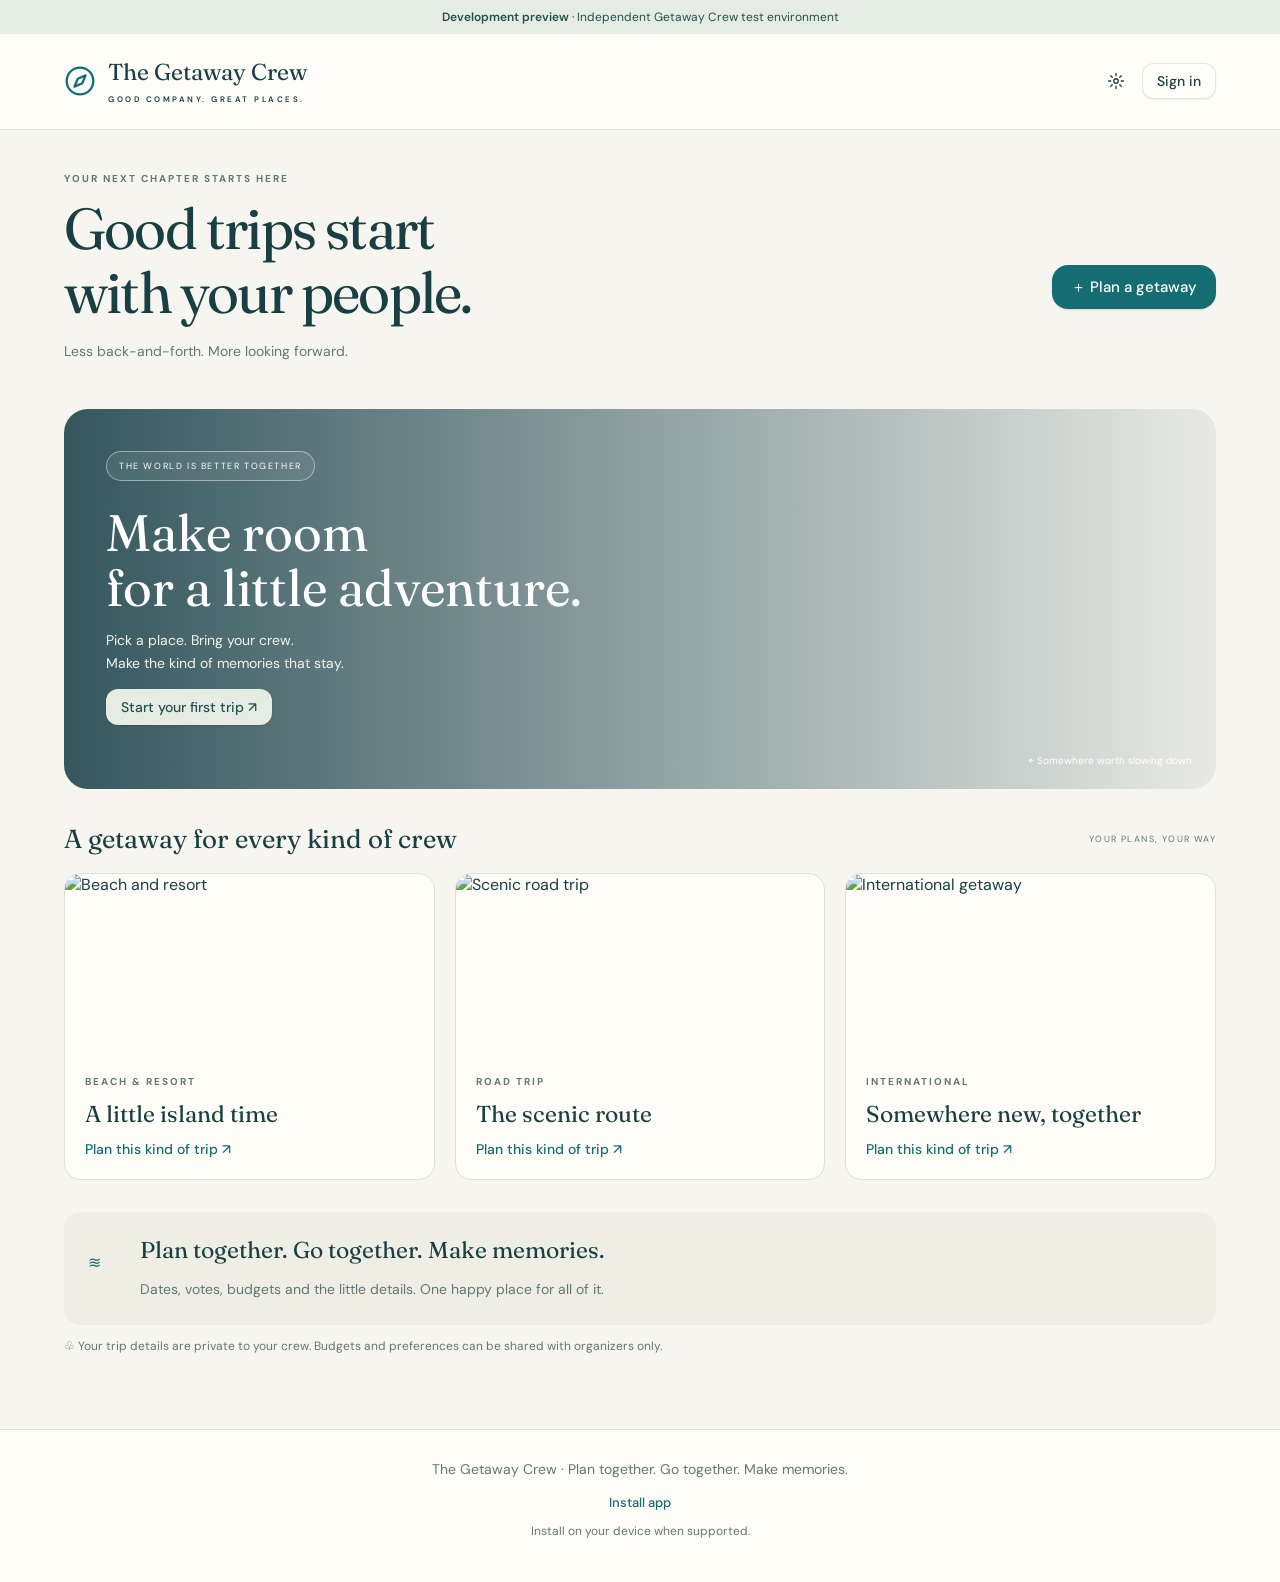
==== commit e727fdd9: "Restore original Floot coastal visual system, trip cards, workspace layouts, navigation and theme st" ====
--- a/index.html
+++ b/index.html
@@ -1,16 +1,27 @@
 <!doctype html>
-<html lang="en"><head><meta charset="utf-8"><meta name="viewport" content="width=device-width,initial-scale=1,viewport-fit=cover"><meta name="theme-color" content="#146d73"><title>The Getaway Crew · Plan together. Go together.</title><meta name="description" content="A happy place for your group's trips, ideas, budgets and memories."><link rel="preconnect" href="https://fonts.googleapis.com"><link href="https://fonts.googleapis.com/css2?family=DM+Sans:wght@400;500;600;700&family=Fraunces:wght@400;500&display=swap" rel="stylesheet"><style>
-:root{font-family:"DM Sans",sans-serif;color:#193f43;background:#f7f5ef}*{box-sizing:border-box}body{margin:0}button,a{font:inherit}button{cursor:pointer}header{background:#fffdf8;border-bottom:1px solid #dbe2d9;padding:25px 5%;display:flex;justify-content:space-between;align-items:center;gap:16px;flex-wrap:wrap}.brand{display:flex;gap:12px;align-items:center;font:23px Fraunces,serif}.brand small{display:block;font:600 8px "DM Sans",sans-serif;letter-spacing:2.5px;margin-top:7px}.compass{font-size:32px;color:#146d73}.actions{display:flex;gap:8px;flex-wrap:wrap}button,.btn{display:inline-flex;align-items:center;justify-content:center;border:0;border-radius:12px;padding:12px 18px;text-decoration:none;background:#146d73;color:white;font-size:13px;font-weight:600}.outline{background:transparent;border:1px solid #bfd2cc;color:#146d73}.ghost{background:transparent;color:#193f43}main{max-width:1320px;margin:auto;padding:42px 5% 60px}.eyebrow{font-size:10px;letter-spacing:2px;font-weight:700;color:#637774}.titleRow{display:flex;align-items:center;justify-content:space-between;gap:24px;margin:12px 0 32px}h1,h2,h3{font-family:Fraunces,serif;font-weight:400}h1{font-size:clamp(36px,4.5vw,58px);line-height:1.12;letter-spacing:-1.8px;margin:0}p{color:#637774;font-size:14px;line-height:1.65}.hero{min-height:380px;padding:42px;border-radius:24px;position:relative;overflow:hidden;background:linear-gradient(90deg,#123b44df,#123b4460),url('https://images.unsplash.com/photo-1507525428034-b723cf961d3e?auto=format&fit=crop&w=1600&q=85') center/cover;color:white}.hero h2{font-size:clamp(36px,4vw,52px);line-height:1.08;margin:24px 0 14px}.hero p{color:#f2f4ec}.pill{border:1px solid #ffffff70;border-radius:99px;padding:8px 12px;font-size:9px;letter-spacing:1.6px;background:#ffffff15}.hero .btn{background:#e5ece4;color:#254f4c}.photoNote{position:absolute;right:24px;bottom:22px;font-size:10px}.sectionHead{display:flex;align-items:center;justify-content:space-between;gap:16px;margin:34px 0 18px}.sectionHead h2{font-size:26px;margin:0}.sectionHead span{font-size:9px;letter-spacing:1.4px;color:#637774}.cards{display:grid;grid-template-columns:repeat(3,minmax(0,1fr));gap:20px}.card{border-radius:16px;overflow:hidden;background:#fffdf8;border:1px solid #dbe2d9}.card img{width:100%;height:175px;object-fit:cover}.card div{padding:20px}.card h3{font-size:23px;margin:10px 0}.card .btn{padding:0;background:none;color:#146d73}.callout{display:flex;align-items:center;gap:20px;background:#eeeee5;border-radius:16px;padding:24px;margin-top:32px}.callout h3{font-size:23px;margin:0}.callout p{margin:0}.meta{font-size:12px}.preview{background:#e5ece4;padding:10px 5%;font-size:12px;color:#254f4c;text-align:center}@media(max-width:700px){header{padding:18px 5%}.brand{font-size:19px}.brand small{font-size:6px}main{padding-top:28px}.titleRow{flex-direction:column;align-items:flex-start}.hero{padding:28px;min-height:360px}.photoNote{display:none}.cards{grid-template-columns:1fr}.sectionHead span{display:none}.card img{height:190px}}
-
-[hidden]{display:none!important} .crew-tools{display:flex;flex-wrap:wrap;gap:8px;margin:12px 0}.crew-tools button{padding:9px 12px}.crew-summary{padding:16px;border:1px solid #b7c9c1;border-radius:14px;margin:14px 0}.crew-summary h3{margin:0 0 8px}.crew-summary p{margin:6px 0}.crew-summary label{display:block;margin:8px 0}.crew-summary input,.crew-summary select{padding:8px;max-width:100%;font:inherit}.crew-summary a{color:inherit}
-@media print{header,footer,.preview,body>div:not([id="printSummary"]),main,dialog{display:none!important}body{background:white!important;color:black!important}#printSummary{display:block!important;padding:16px;color:black;background:white}#printSummary article{break-inside:avoid;border-bottom:1px solid #ddd;padding:10px 0}#printSummary p{color:#333;white-space:pre-wrap}}
-html[data-crew-theme="dark"]{color-scheme:dark;background:#142b2e;color:#dbe9e7}html[data-crew-theme="amoled"]{color-scheme:dark;background:#000;color:#e4efed}html[data-crew-theme="dark"] :is(header,footer,.card,.callout,[role="dialog"]),html[data-crew-theme="amoled"] :is(header,footer,.card,.callout,[role="dialog"]){background:#1b3639!important;border-color:#365559;color:#e4efed}html[data-crew-theme="amoled"] :is(header,footer,.card,.callout,[role="dialog"]){background:#111!important}html:is([data-crew-theme="dark"],[data-crew-theme="amoled"]) :is(p,.eyebrow,.meta,.outline,.ghost,.card .btn){color:#bdd3d0}html[data-crew-glass="on"] :is(header,footer,.card,[role="dialog"]){background:color-mix(in srgb,#fffdf8 var(--crew-opacity,85%),transparent)!important;backdrop-filter:blur(14px)}html[data-crew-glass="on"]:is([data-crew-theme="dark"],[data-crew-theme="amoled"]) :is(header,footer,.card,[role="dialog"]){background:color-mix(in srgb,#1b3639 var(--crew-opacity,85%),transparent)!important}
-</style></head><body><div class="preview">Development design preview — trip accounts and live data are not connected yet.</div><header><div class="brand"><span class="compass">✧</span><span>The Getaway Crew<small>GOOD COMPANY. GREAT PLACES.</small></span></div><div class="actions"><button class="outline" id="crewSettings" type="button" aria-label="Appearance settings">⚙ Settings</button><button class="outline" id="signin">Sign in</button></div></header><main><div class="eyebrow">YOUR NEXT CHAPTER STARTS HERE</div><div class="titleRow"><div><h1>Good trips start<br>with your people.</h1><p>Less back-and-forth. More looking forward.</p></div><button id="plan">＋ Plan a getaway</button></div><section class="hero"><div><span class="pill">THE WORLD IS BETTER TOGETHER</span><h2>Make room<br>for a little adventure.</h2><p>Pick a place. Bring your crew.<br>Make the kind of memories that stay.</p><button class="btn" id="start">Start your first trip ↗</button></div><span class="photoNote">⌖ Somewhere worth slowing down</span></section><section id="tripWorkspace" hidden style="margin:24px 0"><button class="ghost" id="backTrips">← All getaways</button><div class="titleRow"><div><div class="eyebrow" id="workspaceType"></div><h1 id="workspaceTitle"></h1><p id="workspaceMeta"></p></div><button class="outline" id="printTrip">Print / PDF</button></div><nav id="workspaceTabs" class="actions" aria-label="Trip sections" style="margin-bottom:20px;overflow-x:auto"></nav><section class="card" style="padding:22px"><div class="sectionHead"><h2 id="workspaceHeading"></h2><button id="addRecord">＋ Add item</button></div><p id="workspaceHint"></p><div id="workspaceContent"></div><p id="workspaceStatus" role="status"></p></section><section id="cruiseImport" hidden class="card" style="padding:20px;margin:18px 0"><h2>Cruise & destination link importer</h2><p>Paste a public cruise or travel page. Review the extracted information before saving anything.</p><div class="actions"><input id="cruiseUrl" type="url" placeholder="https://www.cruiseline.com/ship..." aria-label="Cruise webpage URL" style="flex:1;min-width:190px;padding:12px"><button id="fetchCruise">Pull webpage details</button></div><p id="cruiseImportStatus" role="status"></p><div id="cruiseReview" hidden><label>Page or ship title<input id="cruiseReviewTitle" style="display:block;width:100%;padding:10px"></label><label>Description<textarea id="cruiseReviewDescription" rows="3" style="display:block;width:100%;padding:10px"></textarea></label><label>Ship name (if known)<input id="cruiseReviewShip" style="display:block;width:100%;padding:10px"></label><p id="cruiseSource"></p><div id="cruiseImages" class="cards"></div><h3>Cabin categories mentioned on the linked page</h3><div id="cruiseSectionsReview"></div><div id="cruiseCabinReview"></div><p>Cabin options shown here are only those detected on the linked page. Check the cruise line for complete and current categories.</p><button id="confirmCruise">Confirm & save reviewed details</button></div><div id="savedCruise"></div></section></section>
-<div id="recordPanel" hidden style="position:fixed;inset:0;background:#10272b99;display:none;align-items:center;justify-content:center;padding:20px;z-index:110"><section role="dialog" aria-modal="true" aria-labelledby="recordTitle" style="background:#fffdf8;border-radius:20px;padding:28px;width:min(100%,480px);max-height:90vh;overflow:auto"><button id="closeRecord" class="ghost" style="float:right">✕</button><h2 id="recordTitle">Add item</h2><form id="recordForm" style="display:grid;gap:12px"><label>Item type<select id="recordKind" style="display:block;width:100%;padding:10px"></select></label><label>Title<input id="recordName" maxlength="160" required style="display:block;width:100%;padding:10px"></label><label>Details<textarea id="recordDetail" rows="3" style="display:block;width:100%;padding:10px"></textarea></label><label>Date<input id="recordDay" type="date" style="display:block;width:100%;padding:10px"></label><label>Deadline<input id="recordDeadline" type="date" style="display:block;width:100%;padding:10px"></label><label>Local time<input id="recordTime" type="time" style="display:block;width:100%;padding:10px"></label><label>Amount<input id="recordAmount" type="number" min="0" step=".01" value="0" style="display:block;width:100%;padding:10px"></label><label>HTTPS reference link<input id="recordUrl" type="url" style="display:block;width:100%;padding:10px"></label><label id="roomChoiceLabel" hidden>Room or cabin type<select id="roomChoice" style="display:block;width:100%;padding:10px"></select></label><label id="memoryFilesLabel" hidden>Add photos or videos<input id="memoryFilePicker" type="file" accept="image/*,video/*" multiple></label><p id="memoryLinkHelp" hidden>Videos over 5 minutes or 250 MB: share separately or paste an iCloud Photos link. Check link permissions and expiration.</p><label>Options (for polls; one per line)<textarea id="recordOptions" rows="3" style="display:block;width:100%;padding:10px"></textarea></label><label>Status<select id="recordStatus" style="display:block;width:100%;padding:10px"><option>Open</option><option>Proposed</option><option>Confirmed</option><option>Reported</option><option>Reserved</option><option>Paid</option><option>Done</option><option>Canceled</option></select></label><label><input id="recordPrivate" type="checkbox"> Private to me (single-account development only)</label><button type="submit" id="saveRecord">Save item</button><p id="recordFormStatus" role="status"></p></form></section></div><section id="tripArea" hidden><div class="sectionHead"><h2>Your getaways</h2><button class="outline" id="newTrip">＋ New trip</button></div><div id="crewFilters" class="crew-tools" aria-label="Filter trips"></div><p id="tripStatus" role="status"></p><div id="tripList" class="cards"></div></section><div id="tripPanel" hidden style="position:fixed;inset:0;background:#10272b99;display:none;align-items:center;justify-content:center;padding:20px;z-index:100"><section role="dialog" aria-modal="true" aria-labelledby="tripTitle" style="background:#fffdf8;border-radius:20px;padding:28px;width:min(100%,480px);max-height:90vh;overflow:auto"><button class="ghost" id="closeTrip" style="float:right">✕</button><h2 id="tripTitle">Plan a getaway</h2><form id="tripForm" style="display:grid;gap:12px"><label>Trip name<input id="tripName" required maxlength="160" style="display:block;width:100%;padding:10px"></label><label>Destination<input id="tripDestination" style="display:block;width:100%;padding:10px"></label><label style="display:none">Trip type<select id="tripType" style="display:block;width:100%;padding:10px"><option>Weekend getaway</option><option>Beach & resort</option><option>Road trip</option><option>International</option><option>Cruise</option><option>Family vacation</option><option>Other</option></select></label><label>Departure date<input id="tripStart" type="date" style="display:block;width:100%;padding:10px"></label><label>Return date<input id="tripEnd" type="date" style="display:block;width:100%;padding:10px"></label><fieldset><legend>Trip types · choose any combination</legend><div id="tripTypes" style="display:grid;grid-template-columns:repeat(2,minmax(0,1fr));gap:8px"></div></fieldset><label>Trip links · one HTTPS link per line<textarea id="tripLinks" rows="3" placeholder="https://..." style="display:block;width:100%;padding:10px"></textarea></label><label>Trip timezone<input id="tripTimezone" value="America/New_York" required style="display:block;width:100%;padding:10px"></label><label>Currency<select id="tripCurrency" style="display:block;width:100%;padding:10px"><option>USD</option><option>EUR</option><option>GBP</option><option>CAD</option><option>HTG</option><option>MXN</option><option>DOP</option></select></label><label>Group budget<input id="tripBudget" type="number" min="0" max="1000000" step=".01" value="0" style="display:block;width:100%;padding:10px"></label><label>Trip status<select id="tripState" style="display:block;width:100%;padding:10px"><option>Planning</option><option>Confirmed</option><option>Completed</option><option>Canceled</option></select></label><fieldset><legend>Visible sections</legend><p>Choose which sections appear in your trip.</p><div id="tripSections" style="display:grid;grid-template-columns:repeat(2,minmax(0,1fr));gap:8px"></div></fieldset><label>Notes<textarea id="tripNotes" rows="3" style="display:block;width:100%;padding:10px"></textarea></label><button type="submit" id="saveTrip">Save trip</button><p id="tripFormStatus" role="status"></p></form></section></div><div class="sectionHead"><h2>A getaway for every kind of crew</h2><span>YOUR PLANS, YOUR WAY</span></div><section class="cards"><article class="card"><img alt="Beach and resort" src="https://images.unsplash.com/photo-1519046904884-53103b34b206?auto=format&fit=crop&w=700&q=80"><div><span class="eyebrow">BEACH & RESORT</span><h3>A little island time</h3><button class="btn" data-plan>Plan this kind of trip ↗</button></div></article><article class="card"><img alt="Scenic road trip" src="https://images.unsplash.com/photo-1464822759023-fed622ff2c3b?auto=format&fit=crop&w=700&q=80"><div><span class="eyebrow">ROAD TRIP</span><h3>The scenic route</h3><button class="btn" data-plan>Plan this kind of trip ↗</button></div></article><article class="card"><img alt="International getaway" src="https://images.unsplash.com/photo-1476514525535-07fb3b4ae5f1?auto=format&fit=crop&w=700&q=80"><div><span class="eyebrow">INTERNATIONAL</span><h3>Somewhere new, together</h3><button class="btn" data-plan>Plan this kind of trip ↗</button></div></article></section><section class="callout"><span class="compass">≋</span><div><h3>Plan together. Go together. Make memories.</h3><p>Dates, votes, budgets and the little details. One happy place for all of it.</p></div></section><p class="meta">♧ Your trip details are private to your crew. Budgets and preferences can be shared with organizers only.</p></main><footer style="background:#fffdf8;border-top:1px solid #dbe2d9;padding:28px 5%;text-align:center"><p style="margin:0 0 14px">The Getaway Crew · Plan together. Go together. Make memories.</p><nav class="actions" aria-label="Site tools" style="justify-content:center"><a class="btn outline" id="organizerAdmin" href="./admin/" hidden>Organizer administration</a><button class="outline" id="install">Install app</button></nav><p class="meta" id="installHelp">Install on your device when supported.</p></footer><div id="authPanel" hidden style="position:fixed;inset:0;background:#10272b99;display:none;align-items:center;justify-content:center;padding:20px;z-index:100"><section role="dialog" aria-modal="true" aria-labelledby="authTitle" style="background:#fffdf8;border-radius:20px;padding:28px;width:min(100%,430px);box-shadow:0 15px 60px #0004"><button id="closeAuth" class="ghost" style="float:right" aria-label="Close">✕</button><h2 id="authTitle">Welcome back</h2><p id="authHelp">Sign in to your independent Getaway Crew development account.</p><form id="authForm" style="display:grid;gap:12px"><label>Email<input id="authEmail" type="email" autocomplete="email" required style="display:block;width:100%;padding:12px;border:1px solid #bfd2cc;border-radius:10px"></label><label>Password<input id="authPassword" type="password" autocomplete="current-password" minlength="6" required style="display:block;width:100%;padding:12px;border:1px solid #bfd2cc;border-radius:10px"></label><button type="submit" id="authSubmit">Sign in</button></form><p id="authStatus" role="status"></p><div class="actions"><button class="outline" id="authSwitch">Create account</button><button class="ghost" id="authRecover">Forgot password?</button></div></section></div><dialog id="appearanceDialog" style="max-width:420px;width:90%;border:1px solid #bfd2cc;border-radius:18px;padding:24px"><h2>Make yourself at home</h2><p>Appearance preferences are saved on this device.</p><div class="crew-summary"><label>Color mode <select id="crewTheme"><option>System</option><option>Light</option><option>Dark</option><option>AMOLED</option></select></label><label><input id="crewGlass" type="checkbox"> Liquid Glass</label><label>Glass opacity <output id="crewOpacityText"></output><input id="crewOpacity" type="range" min="40" max="100" value="85"></label></div><button type="button" id="closeAppearance">Done</button></dialog><section id="printSummary" hidden></section><script type="module">
+<html lang="en"><head><meta charset="utf-8"><meta name="viewport" content="width=device-width,initial-scale=1,viewport-fit=cover"><meta name="theme-color" content="#146d73"><title>The Getaway Crew · Plan together. Go together.</title><meta name="description" content="A happy place for your group's trips, ideas, budgets and memories."><link rel="preconnect" href="https://fonts.googleapis.com"><link href="https://fonts.googleapis.com/css2?family=DM+Sans:wght@400;500;600;700&family=Fraunces:opsz,wght@9..144,400;9..144,500;9..144,600&display=swap" rel="stylesheet"><style>
+/* Floot coastal travel journal design, adapted to the independent HTML app. */
+:root{--background:#f7f5ef;--foreground:#193f43;--surface:#eeeee5;--card:#fffdf8;--popup:#fffdf8;--primary:#146d73;--primary-foreground:#fff;--secondary:#e5ece4;--secondary-foreground:#254f4c;--accent:#e6a078;--accent-foreground:#3b281e;--muted-foreground:#637774;--border:#dbe2d9;--success:#377956;--error:#b33f32;--warning:#98632a;--font-family-base:'DM Sans',sans-serif;--font-family-display:'Fraunces',serif;--radius:12px;--radius-md:16px;--radius-lg:24px;--shadow:0 3px 14px #193f4308;--shadow-md:0 12px 30px #193f4310}
+html[data-crew-theme="dark"],html[data-crew-theme="amoled"]{color-scheme:dark;--background:#10272b;--foreground:#edf2e9;--surface:#1c3639;--card:#1b3438;--popup:#1b3438;--primary:#91d2cd;--primary-foreground:#103438;--secondary:#2a4749;--secondary-foreground:#e1ede5;--muted-foreground:#b0c3bd;--border:#365254;--success:#68b88d;--error:#f09586;--warning:#edbd81}
+html[data-crew-theme="amoled"]{--background:#000;--card:#090e0f;--popup:#090e0f;--surface:#11191b}
+*{box-sizing:border-box} [hidden]{display:none!important} html,body{margin:0;min-height:100%;background:var(--background);color:var(--foreground);font-family:var(--font-family-base)}body{min-height:100vh;display:flex;flex-direction:column}main{width:100%;max-width:1320px;margin:auto;padding:42px 5% 60px;flex:1}a{color:var(--primary);text-underline-offset:3px;overflow-wrap:anywhere}button,input,textarea,select{font:inherit}button,.btn{display:inline-flex;align-items:center;justify-content:center;gap:6px;font-size:.875rem;font-weight:500;line-height:1.2;min-height:36px;padding:8px 14px;border:1px solid transparent;border-radius:var(--radius);background:var(--primary);color:var(--primary-foreground);text-decoration:none;cursor:pointer;transition:background .15s,border-color .15s,box-shadow .15s;box-shadow:0 1px 2px #0002}button:hover,.btn:hover{filter:brightness(.96)}button:focus-visible,a:focus-visible,input:focus-visible,select:focus-visible,textarea:focus-visible{outline:3px solid color-mix(in srgb,var(--primary) 35%,transparent);outline-offset:2px}button:disabled{opacity:.45;cursor:not-allowed;box-shadow:none}.outline,.btn.outline{background:var(--card);color:var(--foreground);border-color:color-mix(in srgb,var(--foreground) 12%,transparent);box-shadow:0 1px 2px #0001}.ghost{background:transparent;color:var(--foreground);box-shadow:none}.ghost:hover{background:color-mix(in srgb,var(--foreground) 6%,transparent)}.link,.tripCard .btn{min-height:0;padding:0;border:0;background:transparent;color:var(--primary);box-shadow:none}.link:hover,.tripCard .btn:hover{text-decoration:underline}.large{min-height:44px;padding:10px 18px;border-radius:var(--radius-md);font-size:.9375rem}.icon-btn{width:36px;height:36px;padding:0}.icon-btn svg,.button-icon{width:18px;height:18px;flex-shrink:0}
+header{display:flex;align-items:center;justify-content:space-between;padding:25px 5%;border-bottom:1px solid var(--border);gap:16px;background:var(--card)}.brand{display:flex;align-items:center;gap:12px;font-family:var(--font-family-display);font-size:23px;line-height:1.2}.brand small{display:block;font:600 8px var(--font-family-base);letter-spacing:2.5px;margin-top:7px}.compass{width:32px;height:32px;flex-shrink:0;color:var(--primary)}.actions,.crew-tools{display:flex;gap:8px;flex-wrap:wrap;align-items:center}.eyebrow{font-size:10px;letter-spacing:2px;font-weight:700;text-transform:uppercase;color:var(--muted-foreground)}.titleRow{display:flex;align-items:center;justify-content:space-between;gap:24px;margin:12px 0 32px}h1,h2,h3{font-family:var(--font-family-display);font-weight:400}h1{font-size:clamp(36px,4.5vw,58px);line-height:1.12;letter-spacing:-1.8px;margin:0}h3{font-size:23px;margin:10px 0}p{color:var(--muted-foreground);font-size:14px;line-height:1.65;overflow-wrap:anywhere}.meta{font-size:12px;color:var(--muted-foreground)}.hero{position:relative;min-height:380px;padding:42px;border-radius:var(--radius-lg);overflow:hidden;background:linear-gradient(90deg,#123b44d9,#123b4410),url('https://images.unsplash.com/photo-1507525428034-b723cf961d3e?auto=format&fit=crop&w=1600&q=85') center 57%/cover;color:white}.hero h2{font-size:clamp(36px,4vw,52px);line-height:1.08;margin:24px 0 14px}.hero p{color:#f2f4ec}.hero .btn{background:#e5ece4;color:#254f4c}.pill{display:inline-flex;border:1px solid #ffffff70;border-radius:999px;padding:8px 12px;font-size:9px;letter-spacing:1.6px;background:#ffffff15;backdrop-filter:blur(10px)}.photoNote{position:absolute;bottom:22px;right:24px;font-size:10px}.sectionHead{display:flex;align-items:center;justify-content:space-between;gap:16px;margin:34px 0 18px}.sectionHead h2{font-size:26px;margin:0}.sectionHead>span{font-size:9px;letter-spacing:1.4px;color:var(--muted-foreground)}.cards{display:grid;grid-template-columns:repeat(3,minmax(0,1fr));gap:20px}.card,.tripCard,.panel,.crew-summary{border-radius:var(--radius-md);background:var(--card);border:1px solid var(--border);min-width:0}.tripCard{overflow:hidden}.tripCard>img{width:100%;height:175px;object-fit:cover;display:block}.tripCard>div{padding:20px}.panel,.crew-summary{padding:24px}.crew-summary{margin:0 0 18px}.crew-summary h3{margin:0 0 8px}.crew-summary p{margin:8px 0}.crew-summary .crew-summary{margin-top:14px;background:var(--surface)}.callout{display:flex;gap:20px;align-items:center;padding:24px;background:var(--surface);border-radius:var(--radius-md);margin-top:32px}.callout h3{margin:0}.callout p{margin-bottom:0}.row{display:flex;align-items:center;justify-content:space-between;gap:12px}.grid{display:grid;grid-template-columns:repeat(2,minmax(0,1fr));gap:18px}.badge{display:inline-flex;font-size:11px;padding:5px 9px;background:var(--secondary);color:var(--secondary-foreground);border-radius:999px;max-width:100%;overflow-wrap:anywhere}.stat{font-family:var(--font-family-display);font-size:32px}.empty{padding:40px 24px;text-align:center;border:1px dashed var(--border);border-radius:var(--radius-md)}.empty h3{margin-top:8px}.tabs,#workspaceTabs,#crewFilters{display:flex;flex-wrap:nowrap;gap:8px;overflow-x:auto;scrollbar-width:thin;padding:20px 0;align-items:center}.tabs button,#workspaceTabs button,#crewFilters button{flex-shrink:0;white-space:nowrap}.tabs .outline,#workspaceTabs .outline,#crewFilters .outline{background:transparent;box-shadow:none;border-color:transparent}.tabs .outline:hover,#workspaceTabs .outline:hover,#crewFilters .outline:hover{background:var(--secondary)}#workspaceContent>.grid>.panel{margin:0}#workspaceContent>.panel{margin:0 0 18px}#workspaceContent>.cards{margin-bottom:20px}#workspaceContent .panel .actions{margin-top:14px}#workspaceContent .panel p{white-space:pre-wrap}#workspaceContent .sectionHead{margin:16px 0}.record-meta{display:flex;gap:8px;align-items:center;justify-content:space-between;flex-wrap:wrap}.record-meta .eyebrow{letter-spacing:1px}.fee-label{display:inline-flex;margin:8px 0;font-size:12px;font-weight:600}.fee-included{color:var(--success)}.fee-extra{color:var(--warning)}.fee-unknown{color:var(--muted-foreground)}
+footer{background:var(--card)!important;border-color:var(--border)!important}footer .link{font-size:13px}.preview{background:var(--secondary);color:var(--secondary-foreground);padding:9px 5%;font-size:12px;text-align:center}.preview strong{font-weight:600}
+form{gap:18px!important}form label,.crew-summary label,#cruiseReview label{display:block;font-size:14px;font-weight:500;min-width:0}form label:has(input[type=checkbox]),#cruiseReview label:has(input[type=checkbox]){display:flex;align-items:flex-start;gap:8px}input:not([type=checkbox]):not([type=range]),textarea,select{width:100%;min-width:0;margin-top:6px;padding:9px 12px!important;min-height:36px;border:1px solid var(--border)!important;border-radius:var(--radius);color:var(--foreground);background:var(--card);font-size:14px}textarea{resize:vertical}input[type=checkbox],input[type=range]{accent-color:var(--primary)}input[type=file]{max-width:100%;white-space:normal}fieldset{border:1px solid var(--border);border-radius:var(--radius);padding:14px;min-width:0}legend{font-size:13px;font-weight:600}#tripTypes label,#tripSections label{font-size:13px!important;line-height:1.4}#tripTypes,#tripSections{gap:12px!important}#recordPanel,#tripPanel,#authPanel{background:rgb(0 0 0 / .32)!important;z-index:400!important}html:is([data-crew-theme=dark],[data-crew-theme=amoled]) :is(#recordPanel,#tripPanel,#authPanel){background:rgb(0 0 0 / .55)!important}section[role=dialog],dialog{background:var(--popup)!important;color:var(--foreground);border:1px solid var(--border)!important;border-radius:16px!important;padding:24px!important;box-shadow:0 2px 6px #0001,0 24px 56px -16px #0005!important;max-height:88vh!important;overflow:auto}section[role=dialog] h2,dialog h2{font-family:var(--font-family-base);font-size:17px;font-weight:600;margin:0 32px 14px 0;line-height:1.35}section[role=dialog]>button.ghost{width:32px;height:32px;padding:0;min-height:32px}dialog::backdrop{background:#0006}.settings{display:grid;gap:22px}.settings label{font-size:14px}.settings select{display:block}.settings input[type=range]{display:block;width:100%;margin-top:10px}.settings .row{flex-wrap:wrap}.error,[role=alert]{color:var(--error)}html[data-crew-glass=on] :is(header,.panel,.crew-summary,.tripCard){background:color-mix(in srgb,var(--card) var(--crew-opacity,85%),transparent);backdrop-filter:blur(18px)}#printSummary{display:none}
+@media(max-width:700px){header{padding:18px 5%;flex-wrap:wrap}.brand{font-size:19px}.brand small{font-size:6px}main{padding-top:28px}.titleRow{align-items:flex-start;flex-direction:column;gap:16px}.hero{padding:28px;min-height:360px}.photoNote{display:none}.cards,.grid{grid-template-columns:1fr}.sectionHead>span{display:none}.callout{align-items:flex-start}.tripCard>img{height:190px}.row{flex-wrap:wrap}.panel,.crew-summary{padding:18px}.sectionHead{flex-wrap:wrap}.titleRow h1{overflow-wrap:anywhere}#workspaceTabs{margin-bottom:12px!important}#tripTypes,#tripSections{grid-template-columns:1fr!important}}
+@media print{header,footer,.preview,body>div,main,dialog{display:none!important}html,body{background:white!important;color:black!important}#printSummary[hidden],#printSummary{display:block!important;padding:16px;color:black;background:white}#printSummary article{break-inside:avoid;border-bottom:1px solid #ddd;padding:10px 0}#printSummary p{color:#333;white-space:pre-wrap}}
+</style></head><body><div class="preview"><strong>Development preview</strong> · Independent Getaway Crew test environment</div><header><div class="brand"><svg class="compass" viewBox="0 0 24 24" fill="none" stroke="currentColor" stroke-width="1.7" stroke-linecap="round" stroke-linejoin="round" aria-hidden="true"><circle cx="12" cy="12" r="10"/><path d="m16.2 7.8-2.5 5.9-5.9 2.5 2.5-5.9z"/></svg><span>The Getaway Crew<small>GOOD COMPANY. GREAT PLACES.</small></span></div><div class="actions"><button class="ghost icon-btn" id="crewSettings" type="button" aria-label="Appearance settings" title="Settings"><svg viewBox="0 0 24 24" fill="none" stroke="currentColor" stroke-width="1.7" stroke-linecap="round" stroke-linejoin="round" aria-hidden="true"><circle cx="12" cy="12" r="3"/><path d="M12 2v3m0 14v3M2 12h3m14 0h3M5 5l2 2m10 10 2 2M5 19l2-2M17 7l2-2"/></svg></button><button class="outline" id="signin">Sign in</button></div></header><main><section id="homeIntro"><div class="eyebrow" id="homeGreeting">YOUR NEXT CHAPTER STARTS HERE</div><div class="titleRow"><div><h1>Good trips start<br>with your people.</h1><p>Less back-and-forth. More looking forward.</p></div><div class="actions"><button id="plan" class="large">＋ Plan a getaway</button><button id="homeJoin" class="outline" hidden>Join a crew</button></div></div><section class="hero" id="homeHero"><div><span class="pill">THE WORLD IS BETTER TOGETHER</span><h2>Make room<br>for a little adventure.</h2><p>Pick a place. Bring your crew.<br>Make the kind of memories that stay.</p><button class="btn" id="start">Start your first trip ↗</button></div><span class="photoNote">⌖ Somewhere worth slowing down</span></section></section><section id="tripWorkspace" hidden style="margin:24px 0"><button class="ghost" id="backTrips">← All getaways</button><div class="titleRow"><div><div class="eyebrow" id="workspaceType"></div><h1 id="workspaceTitle"></h1><p id="workspaceMeta"></p></div><button class="outline" id="printTrip">Print / PDF</button></div><nav id="workspaceTabs" class="tabs" aria-label="Trip sections" style="margin-bottom:20px;overflow-x:auto"></nav><section id="workspacePanel"><div class="sectionHead"><h2 id="workspaceHeading"></h2><button id="addRecord">＋ Add item</button></div><p id="workspaceHint"></p><div id="workspaceContent"></div><p id="workspaceStatus" role="status"></p></section><section id="cruiseImport" hidden class="panel" style="padding:20px;margin:18px 0"><h2>Cruise & destination link importer</h2><p>Paste a public cruise or travel page. Review the extracted information before saving anything.</p><div class="actions"><input id="cruiseUrl" type="url" placeholder="https://www.cruiseline.com/ship..." aria-label="Cruise webpage URL" style="flex:1;min-width:190px;padding:12px"><button id="fetchCruise">Pull webpage details</button></div><p id="cruiseImportStatus" role="status"></p><div id="cruiseReview" hidden><label>Page or ship title<input id="cruiseReviewTitle" style="display:block;width:100%;padding:10px"></label><label>Description<textarea id="cruiseReviewDescription" rows="3" style="display:block;width:100%;padding:10px"></textarea></label><label>Ship name (if known)<input id="cruiseReviewShip" style="display:block;width:100%;padding:10px"></label><p id="cruiseSource"></p><div id="cruiseImages" class="cards"></div><h3>Cabin categories mentioned on the linked page</h3><div id="cruiseSectionsReview"></div><div id="cruiseCabinReview"></div><p>Cabin options shown here are only those detected on the linked page. Check the cruise line for complete and current categories.</p><button id="confirmCruise">Confirm & save reviewed details</button></div><div id="savedCruise"></div></section></section>
+<div id="recordPanel" hidden style="position:fixed;inset:0;background:#10272b99;display:none;align-items:center;justify-content:center;padding:20px;z-index:110"><section role="dialog" aria-modal="true" aria-labelledby="recordTitle" style="background:#fffdf8;border-radius:20px;padding:28px;width:min(100%,480px);max-height:90vh;overflow:auto"><button id="closeRecord" class="ghost" style="float:right">✕</button><h2 id="recordTitle">Add item</h2><form id="recordForm" style="display:grid;gap:12px"><label>Item type<select id="recordKind" style="display:block;width:100%;padding:10px"></select></label><label>Title<input id="recordName" maxlength="160" required style="display:block;width:100%;padding:10px"></label><label>Details<textarea id="recordDetail" rows="3" style="display:block;width:100%;padding:10px"></textarea></label><label>Date<input id="recordDay" type="date" style="display:block;width:100%;padding:10px"></label><label>Deadline<input id="recordDeadline" type="date" style="display:block;width:100%;padding:10px"></label><label>Local time<input id="recordTime" type="time" style="display:block;width:100%;padding:10px"></label><label>Amount<input id="recordAmount" type="number" min="0" step=".01" value="0" style="display:block;width:100%;padding:10px"></label><label>HTTPS reference link<input id="recordUrl" type="url" style="display:block;width:100%;padding:10px"></label><label id="roomChoiceLabel" hidden>Room or cabin type<select id="roomChoice" style="display:block;width:100%;padding:10px"></select></label><label id="memoryFilesLabel" hidden>Add photos or videos<input id="memoryFilePicker" type="file" accept="image/*,video/*" multiple></label><p id="memoryLinkHelp" hidden>Videos over 5 minutes or 250 MB: share separately or paste an iCloud Photos link. Check link permissions and expiration.</p><label>Options (for polls; one per line)<textarea id="recordOptions" rows="3" style="display:block;width:100%;padding:10px"></textarea></label><label>Status<select id="recordStatus" style="display:block;width:100%;padding:10px"><option>Open</option><option>Proposed</option><option>Confirmed</option><option>Reported</option><option>Reserved</option><option>Paid</option><option>Done</option><option>Canceled</option></select></label><label><input id="recordPrivate" type="checkbox"> Private to me (single-account development only)</label><button type="submit" id="saveRecord">Save item</button><p id="recordFormStatus" role="status"></p></form></section></div><section id="tripArea" hidden><div class="sectionHead"><h2>Your getaways</h2><div class="actions"><button class="outline" id="joinCrew" type="button">Join a crew</button><button class="outline" id="newTrip">＋ New trip</button></div></div><div id="crewFilters" class="crew-tools" aria-label="Filter trips"></div><p id="tripStatus" role="status"></p><div id="tripList" class="cards"></div></section><div id="tripPanel" hidden style="position:fixed;inset:0;background:#10272b99;display:none;align-items:center;justify-content:center;padding:20px;z-index:100"><section role="dialog" aria-modal="true" aria-labelledby="tripTitle" style="background:#fffdf8;border-radius:20px;padding:28px;width:min(100%,480px);max-height:90vh;overflow:auto"><button class="ghost" id="closeTrip" style="float:right">✕</button><h2 id="tripTitle">Plan a getaway</h2><form id="tripForm" style="display:grid;gap:12px"><label>Trip name<input id="tripName" required maxlength="160" style="display:block;width:100%;padding:10px"></label><label>Destination<input id="tripDestination" style="display:block;width:100%;padding:10px"></label><label style="display:none">Trip type<select id="tripType" style="display:block;width:100%;padding:10px"><option>Weekend getaway</option><option>Beach & resort</option><option>Road trip</option><option>International</option><option>Cruise</option><option>Family vacation</option><option>Other</option></select></label><label>Departure date<input id="tripStart" type="date" style="display:block;width:100%;padding:10px"></label><label>Return date<input id="tripEnd" type="date" style="display:block;width:100%;padding:10px"></label><fieldset><legend>Trip types · choose any combination</legend><div id="tripTypes" style="display:grid;grid-template-columns:repeat(2,minmax(0,1fr));gap:8px"></div></fieldset><label>Trip links · one HTTPS link per line<textarea id="tripLinks" rows="3" placeholder="https://..." style="display:block;width:100%;padding:10px"></textarea></label><label>Trip timezone<input id="tripTimezone" value="America/New_York" required style="display:block;width:100%;padding:10px"></label><label>Currency<select id="tripCurrency" style="display:block;width:100%;padding:10px"><option>USD</option><option>EUR</option><option>GBP</option><option>CAD</option><option>HTG</option><option>MXN</option><option>DOP</option></select></label><label>Group budget<input id="tripBudget" type="number" min="0" max="1000000" step=".01" value="0" style="display:block;width:100%;padding:10px"></label><label>Trip status<select id="tripState" style="display:block;width:100%;padding:10px"><option>Planning</option><option>Confirmed</option><option>Completed</option><option>Canceled</option></select></label><fieldset><legend>Visible sections</legend><p>Choose which sections appear in your trip.</p><div id="tripSections" style="display:grid;grid-template-columns:repeat(2,minmax(0,1fr));gap:8px"></div></fieldset><label>Notes<textarea id="tripNotes" rows="3" style="display:block;width:100%;padding:10px"></textarea></label><button type="submit" id="saveTrip">Save trip</button><p id="tripFormStatus" role="status"></p></form></section></div><section id="homeInspiration"><div class="sectionHead"><h2>A getaway for every kind of crew</h2><span>YOUR PLANS, YOUR WAY</span></div><section class="cards"><article class="tripCard"><img alt="Beach and resort" src="https://images.unsplash.com/photo-1519046904884-53103b34b206?auto=format&fit=crop&w=700&q=80"><div><span class="eyebrow">BEACH & RESORT</span><h3>A little island time</h3><button class="btn link" data-plan>Plan this kind of trip ↗</button></div></article><article class="tripCard"><img alt="Scenic road trip" src="https://images.unsplash.com/photo-1464822759023-fed622ff2c3b?auto=format&fit=crop&w=700&q=80"><div><span class="eyebrow">ROAD TRIP</span><h3>The scenic route</h3><button class="btn link" data-plan>Plan this kind of trip ↗</button></div></article><article class="tripCard"><img alt="International getaway" src="https://images.unsplash.com/photo-1476514525535-07fb3b4ae5f1?auto=format&fit=crop&w=700&q=80"><div><span class="eyebrow">INTERNATIONAL</span><h3>Somewhere new, together</h3><button class="btn link" data-plan>Plan this kind of trip ↗</button></div></article></section><section class="callout"><span class="compass">≋</span><div><h3>Plan together. Go together. Make memories.</h3><p>Dates, votes, budgets and the little details. One happy place for all of it.</p></div></section><p class="meta">♧ Your trip details are private to your crew. Budgets and preferences can be shared with organizers only.</p></section></main><footer style="background:#fffdf8;border-top:1px solid #dbe2d9;padding:28px 5%;text-align:center"><p style="margin:0 0 14px">The Getaway Crew · Plan together. Go together. Make memories.</p><nav class="actions" aria-label="Site tools" style="justify-content:center"><a class="link" id="organizerAdmin" href="./admin/" hidden>Organizer administration</a><button class="link" id="install">Install app</button></nav><p class="meta" id="installHelp">Install on your device when supported.</p></footer><div id="authPanel" hidden style="position:fixed;inset:0;background:#10272b99;display:none;align-items:center;justify-content:center;padding:20px;z-index:100"><section role="dialog" aria-modal="true" aria-labelledby="authTitle" style="background:#fffdf8;border-radius:20px;padding:28px;width:min(100%,430px);box-shadow:0 15px 60px #0004"><button id="closeAuth" class="ghost" style="float:right" aria-label="Close">✕</button><h2 id="authTitle">Welcome back</h2><p id="authHelp">Sign in to your independent Getaway Crew development account.</p><form id="authForm" style="display:grid;gap:12px"><label>Email<input id="authEmail" type="email" autocomplete="email" required style="display:block;width:100%;padding:12px;border:1px solid #bfd2cc;border-radius:10px"></label><label>Password<input id="authPassword" type="password" autocomplete="current-password" minlength="6" required style="display:block;width:100%;padding:12px;border:1px solid #bfd2cc;border-radius:10px"></label><button type="submit" id="authSubmit">Sign in</button></form><p id="authStatus" role="status"></p><div class="actions"><button class="outline" id="authSwitch">Create account</button><button class="ghost" id="authRecover">Forgot password?</button></div></section></div><dialog id="appearanceDialog" style="max-width:420px;width:90%;border:1px solid #bfd2cc;border-radius:18px;padding:24px"><h2>Make yourself at home</h2><p>Appearance preferences are saved on this device.</p><div class="settings"><label>Color mode <select id="crewTheme"><option>System</option><option>Light</option><option>Dark</option><option>AMOLED</option></select></label><label><input id="crewGlass" type="checkbox"> Liquid Glass</label><label>Glass opacity <output id="crewOpacityText"></output><input id="crewOpacity" type="range" min="40" max="100" value="85"></label></div><button type="button" id="closeAppearance">Done</button></dialog><section id="printSummary" hidden></section><script type="module">
 import {createClient} from 'https://esm.sh/@supabase/supabase-js@2';
 const sb=createClient('https://mgehamvbkugwctdcmqcp.supabase.co','sb_publishable_36ZFrrvF0SALg27Pg2RKBA_U59eJTF-');
 const $=id=>document.getElementById(id);let mode='signin';let currentUser=null;
-let tripFilter='All';
+let tripFilter='All';let pendingCrewInvite='';try{const u=new URL(location.href),code=u.searchParams.get('invite');if(code&&/^[a-f0-9]{64}$/.test(code)){pendingCrewInvite=code;sessionStorage.setItem('crew-pending-invite',code);u.searchParams.delete('invite');history.replaceState(null,'',u.pathname+u.search+u.hash)}else pendingCrewInvite=sessionStorage.getItem('crew-pending-invite')||''}catch{}
+function isTripOwner(){return !!currentUser&&activeTrip?.owner_id===currentUser.id}
+const travelerKinds=['idea','availability','discussion','preference','memory','packing','expense','payment'];
+function allowedKinds(section){const kinds=kindsBySection[section]||[];return isTripOwner()?kinds:kinds.filter(k=>travelerKinds.includes(k))}
+function joinCrewDialog(){if(!currentUser){openAuth();return}const code=prompt('Enter your private crew invitation code or link',pendingCrewInvite);if(code===null)return;let token=code.trim();try{token=new URL(token).searchParams.get('invite')||token}catch{}if(!/^[a-f0-9]{64}$/.test(token)){alert('Enter a valid invitation code or link.');return}return joinCrew(token)}
+async function joinCrew(code){const {data,error}=await sb.rpc('getaway_trip_join',{p_code:code});if(error){alert(error.message);return}pendingCrewInvite='';sessionStorage.removeItem('crew-pending-invite');await loadTrips();const result=await sb.from('getaway_trips').select('*').eq('id',data).single();if(result.error)alert(result.error.message);else await openWorkspace(result.data)}
+$('joinCrew').onclick=joinCrewDialog;$('homeJoin').onclick=joinCrewDialog;
 const themeMedia=matchMedia('(prefers-color-scheme: dark)');
 $('crewTheme').value=localStorage.getItem('crew-theme')||'System';
 $('crewGlass').checked=localStorage.getItem('crew-glass')==='on';
@@ -32,11 +43,11 @@
 $('closeAuth').onclick=closeAuth;panel.addEventListener('click',e=>{if(e.target===panel)closeAuth()});
 $('signin').onclick=async()=>{if(currentUser){await sb.auth.signOut();await refresh();return}openAuth()};
 $('authSwitch').onclick=()=>setMode(mode==='signin'?'signup':'signin');
-$('authForm').onsubmit=async e=>{e.preventDefault();const email=$('authEmail').value.trim();const password=$('authPassword').value;const button=$('authSubmit');button.disabled=true;status('Processing…');try{const {data,error}=mode==='signup'?await sb.auth.signUp({email,password}):await sb.auth.signInWithPassword({email,password});if(error)throw error;if(mode==='signup'&&!data.session){status('Account created. Check your email if confirmation is required before signing in.')}else{closeAuth();await refresh();await loadTrips()}}catch(err){status(err.message||'Authentication failed.')}finally{button.disabled=false}};
+$('authForm').onsubmit=async e=>{e.preventDefault();const email=$('authEmail').value.trim();const password=$('authPassword').value;const button=$('authSubmit');button.disabled=true;status('Processing…');try{const {data,error}=mode==='signup'?await sb.auth.signUp({email,password}):await sb.auth.signInWithPassword({email,password});if(error)throw error;if(mode==='signup'&&!data.session){status('Account created. Check your email if confirmation is required before signing in.')}else{closeAuth();await refresh();await loadTrips();if(pendingCrewInvite)joinCrewDialog()}}catch(err){status(err.message||'Authentication failed.')}finally{button.disabled=false}};
 $('authRecover').onclick=async()=>{const email=$('authEmail').value.trim();if(!email){status('Enter your email address first.');return}const {error}=await sb.auth.resetPasswordForEmail(email,{redirectTo:location.origin+'/admin/'});status(error?error.message:'If an account exists, recovery instructions will be sent.');};
 let cruisePreview=null;
 function isCruiseTrip(){return (activeTrip?.trip_types||[activeTrip?.trip_type]).includes('Cruise')}
-function renderCruisePanel(){const section=$('cruiseImport');section.hidden=!isCruiseTrip();if(section.hidden)return;const saved=$('savedCruise');saved.replaceChildren();const d=activeTrip.cruise_details||{};if(d.source_url){const h=document.createElement('h3');h.textContent=d.title||'Saved cruise';const p=document.createElement('p');p.textContent=[d.ship,d.description].filter(Boolean).join(' · ');saved.append(h,p);const link=document.createElement('a');link.href=d.source_url;link.target='_blank';link.rel='noopener noreferrer';link.textContent='Original webpage';saved.append(link);const imgBox=document.createElement('div');imgBox.className='cards';for(const src of (d.images||[]).slice(0,8)){const img=document.createElement('img');img.src=src;img.loading='lazy';img.alt='Image from cruise webpage';img.style.cssText='width:100%;height:150px;object-fit:cover';imgBox.append(img)}saved.append(imgBox);for(const [kind,items] of Object.entries(d.sections||{})){if(!items.length)continue;const heading=document.createElement('h4');heading.textContent=({itinerary:'Itinerary & ports',excursion:'Excursions',dining:'Onboard dining',onboard:'Onboard activities'})[kind]||kind;saved.append(heading);for(const item of items){const p=document.createElement('p');p.textContent=item;saved.append(p)}}}}
+function renderCruisePanel(){const section=$('cruiseImport');section.hidden=!isCruiseTrip()||!isTripOwner();if(section.hidden)return;const saved=$('savedCruise');saved.replaceChildren();const d=activeTrip.cruise_details||{};if(d.source_url){const h=document.createElement('h3');h.textContent=d.title||'Saved cruise';const p=document.createElement('p');p.textContent=[d.ship,d.description].filter(Boolean).join(' · ');saved.append(h,p);const link=document.createElement('a');link.href=d.source_url;link.target='_blank';link.rel='noopener noreferrer';link.textContent='Original webpage';saved.append(link);const imgBox=document.createElement('div');imgBox.className='cards';for(const src of (d.images||[]).slice(0,8)){const img=document.createElement('img');img.src=src;img.loading='lazy';img.alt='Image from cruise webpage';img.style.cssText='width:100%;height:150px;object-fit:cover';imgBox.append(img)}saved.append(imgBox);for(const [kind,items] of Object.entries(d.sections||{})){if(!items.length)continue;const heading=document.createElement('h4');heading.textContent=({itinerary:'Itinerary & ports',excursion:'Excursions',dining:'Onboard dining',onboard:'Onboard activities'})[kind]||kind;saved.append(heading);for(const item of items){const p=document.createElement('p');p.textContent=item;saved.append(p)}}}}
 $('fetchCruise').onclick=async()=>{const url=$('cruiseUrl').value.trim();const status=$('cruiseImportStatus');$('cruiseReview').hidden=true;status.textContent='Retrieving public webpage details…';const button=$('fetchCruise');button.disabled=true;try{const {data:{session}}=await sb.auth.getSession();if(!session)throw Error('Sign in first.');const res=await fetch('/api/cruise-preview',{method:'POST',headers:{'Content-Type':'application/json','Authorization':'Bearer '+session.access_token},body:JSON.stringify({url})});const data=await res.json();if(!res.ok)throw Error(data.error||'Unable to read webpage');cruisePreview=data;$('cruiseReviewTitle').value=data.title||'';$('cruiseReviewDescription').value=data.description||'';$('cruiseReviewShip').value=data.ship||'';$('cruiseSource').textContent='Source: '+data.source_url+' · Retrieved: '+new Date(data.fetched_at).toLocaleString();const images=$('cruiseImages');images.replaceChildren();for(const src of data.images||[]){const img=document.createElement('img');img.src=src;img.loading='lazy';img.alt='Image from linked travel webpage';img.style.cssText='width:100%;height:140px;object-fit:cover';images.append(img)}const cabins=$('cruiseCabinReview');cabins.replaceChildren();for(const item of data.cabins||[]){const label=document.createElement('label');label.style.display='block';const check=document.createElement('input');check.type='checkbox';check.checked=true;check.value=item.category;label.append(check,document.createTextNode(' '+item.cabin_name));cabins.append(label)}if(!data.cabins?.length)cabins.textContent='No ship-specific cabin categories found. None will be invented.';const sectionBox=$('cruiseSectionsReview');sectionBox.replaceChildren();const sectionLabels={itinerary:'Itinerary & ports',excursion:'Excursions',dining:'Onboard dining',onboard:'Onboard activities'};for(const [kind,label] of Object.entries(sectionLabels)){const items=data.sections?.[kind]||[];if(!items.length)continue;const h=document.createElement('h4');h.textContent=label;sectionBox.append(h);for(const item of items){const row=document.createElement('label');row.style.display='block';const input=document.createElement('input');input.type='checkbox';input.checked=true;input.dataset.section=kind;input.dataset.description=item;row.append(input,document.createTextNode(' '+item));const info=data.section_details?.[kind]?.find(x=>x.description===item);appendImportedDetails(row,info||{description:item},false);sectionBox.append(row)}}if(!sectionBox.childElementCount)sectionBox.textContent='No itinerary, excursion, dining or onboard activity details were available in the public page preview.';$('cruiseReview').hidden=false;status.textContent='Preview retrieved. Review the details and choose Confirm to save.'}catch(e){status.textContent=e.message}finally{button.disabled=false}};
 $('confirmCruise').onclick=async()=>{if(!cruisePreview||!activeTrip)return;const btn=$('confirmCruise');btn.disabled=true;const status=$('cruiseImportStatus');status.textContent='Saving approved cruise details…';try{const d={source_url:cruisePreview.source_url,title:$('cruiseReviewTitle').value.trim(),description:$('cruiseReviewDescription').value.trim(),ship:$('cruiseReviewShip').value.trim(),images:cruisePreview.images||[],sections:Object.fromEntries(Object.keys(cruisePreview.sections||{}).map(k=>[k,Array.from($('cruiseSectionsReview').querySelectorAll('input:checked')).filter(x=>x.dataset.section===k).map(x=>x.dataset.description)])),section_details:Object.fromEntries(Object.entries(cruisePreview.section_details||{}).map(([k,items])=>[k,items.filter(item=>Array.from($('cruiseSectionsReview').querySelectorAll('input:checked')).some(x=>x.dataset.section===k&&x.dataset.description===item.description))])),fetched_at:cruisePreview.fetched_at};const {error}=await sb.from('getaway_trips').update({cruise_details:d}).eq('id',activeTrip.id);if(error)throw error;const selected=Array.from($('cruiseCabinReview').querySelectorAll('input:checked')).map(x=>x.value);const cabins=(cruisePreview.cabins||[]).filter(x=>selected.includes(x.category)).map(x=>({trip_id:activeTrip.id,category:x.category,cabin_name:x.cabin_name,description:x.description,source_url:x.source_url,last_checked_at:cruisePreview.fetched_at}));if(cabins.length){const result=await sb.from('getaway_cruise_cabins').insert(cabins);if(result.error)throw result.error}activeTrip.cruise_details=d;$('cruiseReview').hidden=true;renderCruisePanel();renderWorkspace();status.textContent='Cruise details saved. You can pull the link again to refresh.'}catch(e){status.textContent=e.message}finally{btn.disabled=false}};
 const typeGuides={'Cruise':{'Overview':'Cruise overview · ship, sailing and ports','Availability':'Sailing dates & crew availability','Itinerary':'Ports of call & cruise itinerary','Rooms & rides':'Staterooms, cabin choices & transfers','Bookings':'Cruise reservations & deposits','Ideas & votes':'Excursions & shore activities','Checklists':'Cruise packing & travel documents'},'Road trip':{'Overview':'Route & stops','Availability':'Travel dates & driver availability','Itinerary':'Driving route & stopovers','Rooms & rides':'Vehicles, drivers & overnight stays','Bookings':'Hotels, parking & attractions','Ideas & votes':'Stops & roadside activities'},'Beach & resort':{'Overview':'Resort & destination overview','Availability':'Stay dates','Itinerary':'Resort activities & beach days','Rooms & rides':'Room categories & airport transfers','Bookings':'Resort packages & reservations','Ideas & votes':'Tours, dining & activities'},'International':{'Overview':'Destination & entry requirements','Availability':'Flight dates','Itinerary':'Cities, tours & sightseeing','Rooms & rides':'Hotels, flights & local transit','Bookings':'Flights, hotels & tours','Checklists':'Passports, visas & packing'},'Weekend getaway':{'Overview':'Weekend plan','Itinerary':'Weekend schedule','Rooms & rides':'Lodging & transport'},'Family reunion':{'Overview':'Family gathering','Rooms & rides':'Family lodging & transport','Ideas & votes':'Family activities'},'Celebration':{'Overview':'Celebration details','Itinerary':'Event schedule','Bookings':'Venues & vendors'}};
@@ -44,15 +55,15 @@
 async function showCruiseCabins(root){if(!isCruiseTrip())return;const {data,error}=await sb.from('getaway_cruise_cabins').select('id,category,cabin_name,description,image_url,source_url').eq('trip_id',activeTrip.id).order('category');const head=document.createElement('h3');head.textContent='Cabin categories for this sailing';root.prepend(head);if(error){const p=document.createElement('p');p.textContent=error.message;root.append(p);return}if(!data?.length){const p=document.createElement('p');p.textContent='No verified cabins imported yet. Use the Cruise webpage importer above to retrieve available cabin information. Interior, balcony and suites will appear only if confirmed by the source.';root.append(p);return}for(const cabin of data){const article=document.createElement('article');article.className='card';article.style.padding='14px';const title=document.createElement('h3');title.textContent=cabin.cabin_name;const p=document.createElement('p');p.textContent=cabin.description||cabin.category;article.append(title,p);if(cabin.source_url){const a=document.createElement('a');a.href=cabin.source_url;a.target='_blank';a.rel='noopener noreferrer';a.textContent='Verify with cruise line';article.append(a)}root.append(article)}}
 const kindsBySection={'Ideas & votes':['idea'],'Availability':['availability'],'Itinerary':['activity'],'Money':['expense','payment'],'Bookings':['booking'],'Rooms & rides':['room','ride'],'Checklists':['task','packing'],'Trip feed':['announcement','discussion'],'Memories':['memory'],'Preferences':['preference']};
 let activeTrip=null,activeSection='Overview',activeRecords=[],activeResponses=[],editRecordId=null;
-const rp=$('recordPanel');$('backTrips').onclick=()=>{$('tripWorkspace').hidden=true;$('tripArea').hidden=false;activeTrip=null};$('printTrip').onclick=()=>{if(!activeTrip)return;const root=$('printSummary');root.replaceChildren();addText(root,'h1',activeTrip.title);addText(root,'p',[activeTrip.destination,activeTrip.start_date,activeTrip.end_date,activeTrip.timezone].filter(Boolean).join(' · '));addText(root,'p','The Getaway Crew · Group travel summary');for(const r of [...activeRecords].filter(r=>!r.private&&!['preference','payment'].includes(r.kind)).sort((a,b)=>((a.day||'')+(a.time_text||'')).localeCompare((b.day||'')+(b.time_text||'')))){const b=document.createElement('article');addText(b,'h3',r.title);addText(b,'p',[r.kind,r.status,r.day,r.deadline?'Deadline '+r.deadline:''].filter(Boolean).join(' · '));addText(b,'p',r.detail||'');if(r.amount_cents)addText(b,'p',money(r.amount_cents));if(r.url)addText(b,'p',r.url);root.append(b)}for(const [k,items] of Object.entries(activeTrip.cruise_details?.sections||{})){addText(root,'h2',k);for(const item of items)addText(root,'p',item)}window.print()};
+const rp=$('recordPanel');$('backTrips').onclick=()=>{$('tripWorkspace').hidden=true;activeTrip=null;$('homeIntro').hidden=false;$('homeInspiration').hidden=false;loadTrips();window.scrollTo(0,0)};$('printTrip').onclick=()=>{if(!activeTrip)return;const root=$('printSummary');root.replaceChildren();addText(root,'h1',activeTrip.title);addText(root,'p',[activeTrip.destination,activeTrip.start_date,activeTrip.end_date,activeTrip.timezone].filter(Boolean).join(' · '));addText(root,'p','The Getaway Crew · Group travel summary');for(const r of [...activeRecords].filter(r=>!r.private&&!['preference','payment'].includes(r.kind)).sort((a,b)=>((a.day||'')+(a.time_text||'')).localeCompare((b.day||'')+(b.time_text||'')))){const b=document.createElement('article');addText(b,'h3',r.title);addText(b,'p',[r.kind,r.status,r.day,r.deadline?'Deadline '+r.deadline:''].filter(Boolean).join(' · '));addText(b,'p',r.detail||'');if(r.amount_cents)addText(b,'p',money(r.amount_cents));if(r.url)addText(b,'p',r.url);root.append(b)}for(const [k,items] of Object.entries(activeTrip.cruise_details?.sections||{})){addText(root,'h2',k);for(const item of items)addText(root,'p',item)}window.print()};
 function money(n){return new Intl.NumberFormat('en-US',{style:'currency',currency:activeTrip.currency||'USD'}).format((n||0)/100)}
-async function openWorkspace(t){cruisePreview=null;$('cruiseReview').hidden=true;$('cruiseUrl').value='';$('cruiseImportStatus').textContent='';activeTrip=t;const {data:cruiseData}=await sb.from('getaway_trips').select('cruise_details').eq('id',t.id).single();if(cruiseData)t.cruise_details=cruiseData.cruise_details;renderCruisePanel();activeSection='Overview';$('tripArea').hidden=true;$('tripWorkspace').hidden=false;$('workspaceTitle').textContent=t.title;$('workspaceType').textContent=(t.trip_types||[t.trip_type]).join(' + ')+' · '+t.status;$('workspaceMeta').textContent=[t.destination,t.start_date,t.end_date].filter(Boolean).join(' · ')+' · '+countdownText(t);await refreshWorkspace()}
+async function openWorkspace(t){cruisePreview=null;$('cruiseReview').hidden=true;$('cruiseUrl').value='';$('cruiseImportStatus').textContent='';activeTrip=t;const {data:cruiseData}=await sb.from('getaway_trips').select('cruise_details').eq('id',t.id).single();if(cruiseData)t.cruise_details=cruiseData.cruise_details;renderCruisePanel();activeSection='Overview';$('tripArea').hidden=true;$('homeIntro').hidden=true;$('homeInspiration').hidden=true;$('tripWorkspace').hidden=false;window.scrollTo(0,0);$('workspaceTitle').textContent=t.title;$('workspaceType').textContent=(t.trip_types||[t.trip_type]).join(' + ')+' · '+t.status;$('workspaceMeta').textContent=[t.destination,t.start_date,t.end_date].filter(Boolean).join(' · ')+' · '+countdownText(t);await refreshWorkspace()}
 async function refreshWorkspace(){if(!activeTrip)return;const [a,b]=await Promise.all([sb.from('getaway_trip_records').select('*').eq('trip_id',activeTrip.id).order('created_at',{ascending:false}),sb.from('getaway_trip_responses').select('id,record_id,user_id,value')]);if(a.error||b.error){$('workspaceStatus').textContent=(a.error||b.error).message;return}activeRecords=a.data||[];activeResponses=(b.data||[]).filter(r=>activeRecords.some(x=>x.id===r.record_id));renderWorkspace()}
 async function renderMemoryMedia(card,record){const {data,error}=await sb.from('getaway_memory_media').select('*').eq('record_id',record.id);if(error)return;for(const media of data||[]){const {data:signed}=await sb.storage.from('getaway-memories').createSignedUrl(media.storage_path,3600);if(!signed?.signedUrl)continue;const box=document.createElement('div');box.style.cssText='display:inline-flex;flex-direction:column;max-width:230px;margin:8px;gap:6px';const el=media.mime_type.startsWith('video/')?document.createElement('video'):document.createElement('img');el.src=signed.signedUrl;el.style.cssText='max-width:220px;max-height:200px;object-fit:contain';if(el.tagName==='VIDEO')el.controls=true;else el.alt=media.filename;const remove=document.createElement('button');remove.textContent='Remove '+media.filename;remove.className='outline';remove.onclick=async()=>{if(!confirm('Remove this file?'))return;const deleted=await sb.storage.from('getaway-memories').remove([media.storage_path]);if(deleted.error)return alert(deleted.error.message);const result=await sb.from('getaway_memory_media').delete().eq('id',media.id);if(result.error)alert(result.error.message);else await refreshWorkspace()};box.append(el,remove);card.append(box)}}
 async function uploadMemoryFiles(recordId,files){const status=$('recordFormStatus');for(let i=0;i<files.length;i++){const file=files[i];if(file.size>262144000)throw Error(file.name+' exceeds 250 MB. Use an iCloud sharing link instead.');if(!file.type.startsWith('image/')&&!file.type.startsWith('video/'))throw Error('Only photos and videos are supported.');if(file.type.startsWith('video/')){const duration=await new Promise((resolve,reject)=>{const v=document.createElement('video');const u=URL.createObjectURL(file);v.preload='metadata';v.onloadedmetadata=()=>{URL.revokeObjectURL(u);resolve(v.duration)};v.onerror=()=>{URL.revokeObjectURL(u);reject(Error('Unable to read video duration'))};v.src=u});if(duration>300)throw Error(file.name+' exceeds 5 minutes. Use a shared link instead.')}status.textContent='Uploading '+(i+1)+' of '+files.length+': '+file.name;const path=currentUser.id+'/'+activeTrip.id+'/'+recordId+'/'+crypto.randomUUID()+'-'+file.name.replace(/[^a-zA-Z0-9._-]/g,'_');const uploaded=await sb.storage.from('getaway-memories').upload(path,file,{contentType:file.type,upsert:false});if(uploaded.error)throw uploaded.error;const inserted=await sb.from('getaway_memory_media').insert({record_id:recordId,trip_id:activeTrip.id,owner_id:currentUser.id,storage_path:path,filename:file.name,mime_type:file.type});if(inserted.error){await sb.storage.from('getaway-memories').remove([path]);throw inserted.error}}}
 function appendImportedDetails(root,item,showText=true){
  if(showText){const p=document.createElement('p');p.textContent=item.description||'';root.append(p)}
- const fee=document.createElement('span');fee.textContent=['Included','Additional fee'].includes(item.fee)?item.fee:'Pricing not confirmed';fee.style.cssText='display:block;font-weight:600;font-size:13px;margin:8px 0;color:#254f4c';root.append(fee);
+ const fee=document.createElement('span');fee.textContent=['Included','Additional fee'].includes(item.fee)?item.fee:'Pricing not confirmed';fee.className='fee-label '+(fee.textContent==='Included'?'fee-included':fee.textContent==='Additional fee'?'fee-extra':'fee-unknown');root.append(fee);
  const gallery=document.createElement('div');gallery.style.cssText='display:grid;grid-template-columns:repeat(auto-fit,minmax(110px,1fr));gap:8px;padding:0';
  for(const src of (item.images||[]).slice(0,4)){try{if(new URL(src).protocol!=='https:')continue;const img=document.createElement('img');img.src=src;img.loading='lazy';img.referrerPolicy='no-referrer';img.alt='Image from source webpage';img.style.cssText='width:100%;height:130px;object-fit:cover;border-radius:8px';gallery.append(img)}catch{}}
  if(gallery.childElementCount)root.append(gallery);
@@ -66,6 +77,32 @@
  for(const k of keyMap[section]||[]){const items=d.sections?.[k]||[];if(!items.length)continue;found=true;const h=document.createElement('h3');h.textContent=({itinerary:'Imported itinerary & ports',excursion:'Imported excursions',dining:'Imported onboard dining',onboard:'Imported onboard activities'})[k];root.append(h);for(const desc of items){const item=d.section_details?.[k]?.find(x=>x.description===desc)||{description:desc};const card=document.createElement('article');card.className='card';card.style.cssText='padding:16px;margin:10px 0';appendImportedDetails(card,item);try{const u=new URL(item.source_url||d.source_url);if(u.protocol==='https:'){const link=document.createElement('a');link.href=u.href;link.target='_blank';link.rel='noopener noreferrer';link.textContent='View original source';card.append(link)}}catch{}root.append(card)}const p=document.createElement('p');p.textContent='Imported from public webpage; verify current inclusions, package restrictions and prices with the cruise line. Unknown fees are not assumed free.';root.append(p)}
  return found;
 }
+async function renderCrewRoster(root,trip){
+ const box=summaryBox(root,'Your crew');const {data,error}=await sb.from('getaway_trip_members').select('user_id,household,rsvp,adults,children').eq('trip_id',trip.id);if(activeTrip?.id!==trip.id||activeSection!=='Crew'||!root.contains(box))return;if(error){addText(box,'p',error.message);return}
+ const rows=data||[],mine=rows.find(m=>m.user_id===currentUser.id);const going=rows.filter(m=>m.rsvp==='Going');addText(box,'p',going.reduce((n,m)=>n+m.adults+m.children,0)+' confirmed travelers · '+rows.length+' households with saved RSVPs');
+ const form=document.createElement('form');form.className='crew-summary';const name=document.createElement('input');name.value=mine?.household||'';name.maxLength=120;const reply=document.createElement('select');for(const v of ['Going','Maybe',"Can't go"]){const o=document.createElement('option');o.value=v;o.textContent=v;reply.append(o)}reply.value=mine?.rsvp||'Maybe';
+ const adults=document.createElement('input'),children=document.createElement('input');for(const e of [adults,children]){e.type='number';e.min='0';e.max='50';e.step='1';e.required=true}adults.value=String(mine?.adults??1);children.value=String(mine?.children??0);
+ for(const [label,el] of [['Household / couple name',name],['Your RSVP',reply],['Adults',adults],['Children',children]]){const l=document.createElement('label');l.append(document.createTextNode(label+' '),el);form.append(l)}
+ const save=document.createElement('button');save.type='submit';save.textContent='Save household RSVP';form.append(save);form.onsubmit=async e=>{e.preventDefault();save.disabled=true;try{const {error}=await sb.rpc('getaway_trip_rsvp',{p_trip:trip.id,p_household:name.value,p_rsvp:reply.value,p_adults:Number(adults.value),p_children:Number(children.value)});if(error)throw error;if(activeTrip?.id===trip.id)renderWorkspace()}catch(err){alert(err.message)}finally{save.disabled=false}};box.append(form);
+ for(const m of rows){const item=summaryBox(box,m.household|| (m.user_id===trip.owner_id?'Trip owner':'Crew household'));addText(item,'p',m.rsvp+' · '+m.adults+' adults · '+m.children+' children');if(m.user_id===trip.owner_id)addText(item,'p','Trip owner');else if(isTripOwner()){const b=document.createElement('button');b.textContent='Remove from trip';b.className='outline';b.onclick=async()=>{if(!confirm('Remove this household from the trip and rotate the invitation link?'))return;const {error}=await sb.rpc('getaway_trip_revoke_member',{p_trip:trip.id,p_member:m.user_id});if(error)alert(error.message);else if(activeTrip?.id===trip.id)renderWorkspace()};item.append(b)}}
+ if(isTripOwner()){const invite=summaryBox(root,'Bring your people along');addText(invite,'p','Private invitation links expire after seven days. Only share with your crew. Rotating a link invalidates the previous one.');const link=addText(invite,'p','Select Generate invitation to create a link.');link.style.overflowWrap='anywhere';const b=document.createElement('button');b.textContent='Generate invitation';const copy=document.createElement('button');copy.textContent='Copy link';copy.className='outline';copy.disabled=true;let inviteUrl='';b.onclick=async()=>{b.disabled=true;try{const {data,error}=await sb.rpc('getaway_trip_invitation',{p_trip:trip.id,p_rotate:!!inviteUrl});if(error)throw error;const row=data?.[0];if(!row)throw Error('No invitation returned.');if(Date.parse(row.expires_at)<=Date.now()){inviteUrl='expired';link.textContent='Invitation expired. Select Replace invitation.';b.textContent='Replace invitation';copy.disabled=true;return}const u=new URL(location.origin+'/');u.searchParams.set('invite',row.invite_code);inviteUrl=u.href;link.textContent=inviteUrl+' · expires '+new Date(row.expires_at).toLocaleString();copy.disabled=false;b.textContent='Replace invitation'}catch(e){link.textContent=e.message}finally{b.disabled=false}};copy.onclick=async()=>{try{await navigator.clipboard.writeText(inviteUrl);copy.textContent='Copied'}catch{alert('Copy the displayed link manually.')}};invite.append(b,copy)}
+}
+function mayEditRecord(r){return isTripOwner()||(r.author_id===currentUser?.id&&travelerKinds.includes(r.kind)&&['Open','Proposed','Reported','Done','Canceled'].includes(r.status))}
+async function renderExpenseAllocations(root,trip,expenses){
+ const box=summaryBox(root,'Your allocated share');const ids=expenses.map(r=>r.id);let allocations=[];if(ids.length){const {data,error}=await sb.from('getaway_expense_splits').select('record_id,user_id,cents').in('record_id',ids);if(error){addText(box,'p',error.message);return}allocations=data||[]}
+ if(activeTrip?.id!==trip.id||activeSection!=='Money'||!root.contains(box))return;
+ const mine=allocations.filter(x=>x.user_id===currentUser.id).reduce((n,x)=>n+Number(x.cents),0);const paid=activeRecords.filter(r=>r.kind==='payment'&&r.status==='Confirmed'&&r.author_id===currentUser.id).reduce((n,r)=>n+Number(r.amount_cents),0);addText(box,'strong',money(mine)+' allocated');addText(box,'p','Your confirmed payments: '+money(paid)+' · Remaining: '+money(Math.max(0,mine-paid))+(paid>mine?' · Credit: '+money(paid-mine):''));
+ if(!isTripOwner())return;
+ const roster=await sb.from('getaway_trip_members').select('user_id,household,rsvp,adults,children').eq('trip_id',trip.id);if(activeTrip?.id!==trip.id||activeSection!=='Money'||!root.contains(box))return;if(roster.error){addText(box,'p',roster.error.message);return}const members=roster.data||[];if(!members.some(m=>m.user_id===trip.owner_id))members.unshift({user_id:trip.owner_id,household:'Trip owner',rsvp:'Maybe',adults:1,children:0});
+ const going=members.filter(m=>m.rsvp==='Going');for(const expense of expenses.filter(r=>!r.private&&Number(r.amount_cents)>0)){
+  const panel=summaryBox(box,expense.title+' · '+money(expense.amount_cents));const existing=allocations.filter(x=>x.record_id===expense.id);if(existing.length)addText(panel,'p','Allocated: '+money(existing.reduce((n,x)=>n+Number(x.cents),0)));
+  const details=document.createElement('details');addText(details,'summary','Manage expense split');panel.append(details);const mode=document.createElement('select');for(const v of ['Per person','Per couple / household','Custom amounts','No split']){const o=document.createElement('option');o.value=v;o.textContent=v;mode.append(o)}mode.value=existing.length?'Custom amounts':'Per person';details.append(mode);
+  const rows=[];for(const m of members){const row=document.createElement('label'),check=document.createElement('input'),amount=document.createElement('input');check.type='checkbox';const old=existing.find(x=>x.user_id===m.user_id);check.checked=existing.length?!!old:!going.length||m.rsvp==='Going';amount.type='number';amount.min='0';amount.max='1000000';amount.step='0.01';amount.value=old?String(Number(old.cents)/100):'0';row.append(check,document.createTextNode(' '+(m.household||'Crew household')+' ('+m.adults+' adults, '+m.children+' children) '),amount);details.append(row);rows.push({m,check,amount})}
+  function syncMode(){for(const row of rows){row.amount.hidden=mode.value!=='Custom amounts';row.check.disabled=mode.value==='No split';row.amount.disabled=mode.value!=='Custom amounts'||!row.check.checked}}mode.onchange=syncMode;rows.forEach(r=>r.check.onchange=syncMode);syncMode();
+  const b=document.createElement('button');b.textContent='Save expense split';b.onclick=async()=>{b.disabled=true;try{let splits=[];if(mode.value!=='No split'){const selected=rows.filter(r=>r.check.checked);if(!selected.length)throw Error('Choose at least one household.');const total=Number(expense.amount_cents);if(mode.value==='Custom amounts'){splits=selected.map(r=>({user_id:r.m.user_id,cents:Math.round(Number(r.amount.value)*100)}));if(splits.some(r=>!Number.isSafeInteger(r.cents)||r.cents<0)||splits.reduce((n,r)=>n+r.cents,0)!==total)throw Error('Custom amounts must add up to the expense.')}else{const units=selected.map(r=>mode.value==='Per person'?r.m.adults+r.m.children:1);if(units.some(n=>n<=0))throw Error('Each selected household must have at least one traveler.');const sum=units.reduce((a,b)=>a+b,0);splits=selected.map((r,i)=>({user_id:r.m.user_id,cents:Math.floor(total*units[i]/sum)}));let left=total-splits.reduce((n,r)=>n+r.cents,0);for(let i=0;left>0;i++,left--)splits[i%splits.length].cents++}}
+  const {error}=await sb.rpc('getaway_set_expense_splits',{p_record:expense.id,p_splits:splits});if(error)throw error;if(activeTrip?.id===trip.id)renderWorkspace()}catch(e){alert(e.message)}finally{b.disabled=false}};details.append(b)
+ }
+}
 function renderFlootPlanning(root,section){
  if(section==='Overview'){
   const today=localTripDay(activeTrip);const box=summaryBox(root,'Today, with the crew · '+today);const activities=activeRecords.filter(r=>r.kind==='activity'&&r.day===today&&r.status!=='Canceled').sort((a,b)=>(a.time_text||'').localeCompare(b.time_text||''));
@@ -74,25 +111,25 @@
   const template=summaryBox(root,'Reuse this trip setup');addText(template,'p','Copies trip types, sections and planning settings into a new draft. No personal data, payments, media or invitations are copied.');const b=document.createElement('button');b.textContent='Use as a template';b.onclick=()=>{const t=activeTrip;openTrip();$('tripName').value=t.title+' (new trip)';$('tripDestination').value=t.destination||'';setChecks('tripTypes',t.trip_types||[t.trip_type]);setChecks('tripSections',t.visible_sections||originalSections);$('tripTimezone').value=t.timezone||'America/New_York';$('tripCurrency').value=t.currency||'USD';$('tripBudget').value=String((t.budget_cents||0)/100);$('tripLinks').value=(t.trip_links||[]).join('\n');$('tripStart').value='';$('tripEnd').value='';$('tripState').value='Planning';$('tripNotes').value=''};template.append(b);
  }
  if(section==='Availability'){
-  const box=summaryBox(root,'Find your overlap');const a=activeRecords.filter(r=>r.kind==='availability'&&r.day&&r.deadline&&r.status!=='Canceled');addText(box,'p','Enter available-from and available-through dates. The overlap is based on saved ranges in this development account, not yet on other crew members.');if(a.length){const start=a.map(r=>r.day).sort().at(-1),end=a.map(r=>r.deadline).sort()[0];addText(box,'strong',start<=end?'Shared overlap of entered ranges: '+start+' → '+end:'No common range yet.')}
+  const box=summaryBox(root,'Find your overlap');const a=activeRecords.filter(r=>r.kind==='availability'&&r.day&&r.deadline&&r.status!=='Canceled');addText(box,'p','Enter available-from and available-through dates. The overlap uses all visible saved availability ranges; it does not confirm booking availability.');if(a.length){const start=a.map(r=>r.day).sort().at(-1),end=a.map(r=>r.deadline).sort()[0];addText(box,'strong',start<=end?'Shared overlap of entered ranges: '+start+' → '+end:'No common range yet.')}
  }
  if(section==='Money'){
   const expenses=activeRecords.filter(r=>r.kind==='expense'&&r.status!=='Canceled').reduce((n,r)=>n+Number(r.amount_cents||0),0);const confirmed=activeRecords.filter(r=>r.kind==='payment'&&r.status==='Confirmed').reduce((n,r)=>n+Number(r.amount_cents||0),0);const reported=activeRecords.filter(r=>r.kind==='payment'&&r.status==='Reported').reduce((n,r)=>n+Number(r.amount_cents||0),0);
-  const totals=summaryBox(root,'Trip money at a glance');addText(totals,'p','Expenses: '+money(expenses)+' / '+money(activeTrip.budget_cents));addText(totals,'p','Confirmed payments: '+money(confirmed)+' · Reported (not verified): '+money(reported));addText(totals,'p','Recordkeeping only; payments occur outside the app.');
+  renderExpenseAllocations(root,activeTrip,activeRecords.filter(r=>r.kind==='expense'&&r.status!=='Canceled'));const totals=summaryBox(root,'Trip money at a glance');addText(totals,'p','Expenses: '+money(expenses)+' / '+money(activeTrip.budget_cents));addText(totals,'p','Confirmed payments: '+money(confirmed)+' · Reported (not verified): '+money(reported));addText(totals,'p','Recordkeeping only; payments occur outside the app.');
   const record=activeRecords.find(r=>r.kind==='preference'&&r.title==='Monthly savings plan'&&r.author_id===currentUser?.id);let saved=0;try{saved=Number(JSON.parse(record?.detail||'{}').savedCents)||0}catch{}const box=summaryBox(root,'Save a little each month');const goal=document.createElement('input'),already=document.createElement('input');for(const el of [goal,already]){el.type='number';el.min='0';el.max='1000000';el.step='0.01'}goal.value=String((record?.amount_cents??activeTrip.budget_cents??0)/100);already.value=String(saved/100);for(const [name,el] of [['Savings goal ('+activeTrip.currency+')',goal],['Already saved',already]]){const l=document.createElement('label');l.append(document.createTextNode(name+' '),el);box.append(l)}const estimate=addText(box,'strong','');const calc=()=>{const days=departureDays(activeTrip),months=Math.max(1,Math.ceil((days||0)/30.4375));const remaining=Math.max(0,Math.round(Number(goal.value)*100)-Math.round(Number(already.value)*100));estimate.textContent=money(Math.ceil(remaining/months))+' / month · '+money(remaining)+' remaining';};goal.oninput=already.oninput=calc;calc();addText(box,'p','Optional private planning estimate. '+(departureDays(activeTrip)>0?'Based on the departure date.':'No future departure date; using a one-month estimate.'));const b=document.createElement('button');b.textContent='Save my savings goal';b.onclick=async()=>{if(!goal.checkValidity()||!already.checkValidity())return;const target=Math.round(Number(goal.value)*100),savedCents=Math.round(Number(already.value)*100);if(!Number.isSafeInteger(target)||!Number.isSafeInteger(savedCents)||target<0||savedCents<0)return;const tripId=activeTrip.id,userId=currentUser.id;b.disabled=true;try{const payload={kind:'preference',title:'Monthly savings plan',detail:JSON.stringify({savedCents}),amount_cents:target,private:true,status:'Open'};const result=record?await sb.from('getaway_trip_records').update(payload).eq('id',record.id).eq('trip_id',tripId).select('id').single():await sb.from('getaway_trip_records').insert({...payload,trip_id:tripId,author_id:userId}).select('id').single();if(result.error)throw result.error;if(activeTrip?.id===tripId)await refreshWorkspace()}catch(e){alert(e.message)}finally{b.disabled=false}};box.append(b);
  }
 }
-function renderWorkspace(){const tabs=$('workspaceTabs');tabs.replaceChildren();const sections=['Overview',...(activeTrip.visible_sections||originalSections).filter(x=>x!=='Overview')];if(isCruiseTrip()){for(const tab of ['Onboard dining','Onboard activities'])if(!sections.includes(tab))sections.push(tab)}if(!sections.includes(activeSection))activeSection='Overview';for(const s of sections){const b=document.createElement('button');b.className=s===activeSection?'':'outline';b.textContent=tripGuide(s);b.onclick=()=>{activeSection=s;renderWorkspace()};tabs.append(b)}$('workspaceHeading').textContent=tripGuide(activeSection);$('addRecord').hidden=!kindsBySection[activeSection];$('workspaceHint').textContent=activeSection==='Crew'?'Crew invitations, household RSVPs and organizer roles require the next secure membership migration.':activeSection==='Overview'?'Your trip at a glance. Choose a section to plan details.':tripGuide(activeSection)+' · Add and save items for this trip. Shared access is not enabled yet.';const root=$('workspaceContent');root.replaceChildren();const hasImported=renderImportedSection(root,activeSection);renderFlootPlanning(root,activeSection);if(activeSection==='Overview'){const p=document.createElement('p');const expenses=activeRecords.filter(r=>r.kind==='expense'&&r.status!=='Canceled').reduce((n,r)=>n+Number(r.amount_cents),0);p.textContent='Group budget: '+money(activeTrip.budget_cents)+' · Expenses recorded: '+money(expenses)+' · '+activeRecords.length+' planning items';root.append(p);const heading=document.createElement('h3');heading.textContent='What needs my attention?';root.append(heading);const pending=activeRecords.filter(r=>r.status==='Open'||r.status==='Reported');const desc=document.createElement('p');desc.textContent=pending.length?pending.length+' open items to review.':'No open items yet.';root.append(desc);return}if(activeSection==='Crew')return;if(activeSection==='Rooms & rides'&&isCruiseTrip())showCruiseCabins(root);const allowed=kindsBySection[activeSection]||[];const records=activeRecords.filter(r=>allowed.includes(r.kind)&&!(r.kind==='preference'&&r.title==='Monthly savings plan'));if(activeSection==='Itinerary')records.sort((a,b)=>((a.day||'')+(a.time_text||'')).localeCompare((b.day||'')+(b.time_text||'')));if(!records.length&&!hasImported){const empty=document.createElement('p');empty.textContent='Nothing here yet. Add the first item.';root.append(empty)}for(const r of records){const card=document.createElement('article');card.style.cssText='border-top:1px solid #dbe2d9;padding:16px 0';const h=document.createElement('h3');h.textContent=r.title;const meta=document.createElement('p');meta.textContent=[r.kind,r.status,r.day,r.deadline?'Due '+r.deadline:'',r.amount_cents?money(r.amount_cents):''].filter(Boolean).join(' · ');const detail=document.createElement('p');detail.textContent=r.detail||'';card.append(h,meta,detail);if(r.url&&r.url.startsWith('https://')){const a=document.createElement('a');a.href=r.url;a.target='_blank';a.rel='noopener noreferrer';a.textContent=r.kind==='memory'?'Open shared photo or video':'Open reference';card.append(a)}const buttons=document.createElement('div');buttons.className='actions';const edit=document.createElement('button');edit.className='outline';edit.textContent='Edit';edit.onclick=()=>openRecord(r);buttons.append(edit);const remove=document.createElement('button');remove.className='ghost';remove.textContent='Delete';remove.onclick=async()=>{if(!confirm('Delete this item and its responses?'))return;const {error}=await sb.from('getaway_trip_records').delete().eq('id',r.id);if(error)alert(error.message);else await refreshWorkspace()};buttons.append(remove);if(['idea','activity','announcement','task','packing'].includes(r.kind)){const options=r.kind==='idea'?(r.options?.length?r.options:['Interested']):r.kind==='activity'?['Joining']:r.kind==='announcement'?['Acknowledged']:['Claimed','Done'];for(const option of options){const b=document.createElement('button');b.className='outline';const votes=activeResponses.filter(x=>x.record_id===r.id&&x.value===option);b.textContent=option+' · '+votes.length;b.onclick=async()=>{const mine=activeResponses.find(x=>x.record_id===r.id&&x.user_id===currentUser.id);const {error}=await sb.from('getaway_trip_responses').upsert({record_id:r.id,user_id:currentUser.id,value:mine?.value===option?'':option},{onConflict:'record_id,user_id'});if(error)alert(error.message);else await refreshWorkspace()};buttons.append(b)}}card.append(buttons);root.append(card);if(r.kind==='memory')renderMemoryMedia(card,r)}}
+function renderWorkspace(){const tabs=$('workspaceTabs');tabs.replaceChildren();const sections=['Overview',...(activeTrip.visible_sections||originalSections).filter(x=>x!=='Overview')];if(isCruiseTrip()){for(const tab of ['Onboard dining','Onboard activities'])if(!sections.includes(tab))sections.push(tab)}if(!sections.includes(activeSection))activeSection='Overview';for(const s of sections){const b=document.createElement('button');b.className=s===activeSection?'':'outline';b.textContent=s==='Ideas & votes'&&isCruiseTrip()?'Excursions & votes':s;b.setAttribute('aria-current',s===activeSection?'page':'false');b.onclick=()=>{activeSection=s;renderWorkspace()};tabs.append(b)}$('workspaceHeading').textContent=tripGuide(activeSection);$('addRecord').hidden=!allowedKinds(activeSection).length;$('workspaceHint').textContent=activeSection==='Crew'?'Invite your crew and collect household RSVPs. Site administration remains separate.':activeSection==='Overview'?'Your trip at a glance. Choose a section to plan details.':tripGuide(activeSection)+' · Plan and save items for this trip.';const root=$('workspaceContent');root.replaceChildren();const hasImported=renderImportedSection(root,activeSection);renderFlootPlanning(root,activeSection);if(activeSection==='Overview'){const overview=document.createElement('div');overview.className='grid';const attention=summaryBox(overview,'What needs my attention?');const pending=activeRecords.filter(r=>(r.kind==='idea'||r.kind==='announcement')&&!activeResponses.some(x=>x.record_id===r.id&&x.user_id===currentUser.id&&x.value)||isTripOwner()&&r.kind==='payment'&&r.status==='Reported');addText(attention,'p',pending.length?pending.length+' things to check':'You’re all caught up.');for(const r of pending.slice(0,5)){const b=document.createElement('button');b.className='link';b.textContent=r.title+' →';b.onclick=()=>{activeSection=r.kind==='idea'?'Ideas & votes':r.kind==='payment'?'Money':'Trip feed';renderWorkspace()};attention.append(b,document.createElement('br'))}const glance=summaryBox(overview,'Your trip at a glance');const expenses=activeRecords.filter(r=>r.kind==='expense'&&r.status!=='Canceled').reduce((n,r)=>n+Number(r.amount_cents),0);const amount=addText(glance,'div',money(expenses));amount.className='stat';addText(glance,'p','Expenses recorded · Group budget: '+money(activeTrip.budget_cents));addText(glance,'p',activeRecords.length+' planning items · '+activeTrip.timezone);root.prepend(overview);return}if(activeSection==='Crew'){renderCrewRoster(root,activeTrip);return;}if(activeSection==='Rooms & rides'&&isCruiseTrip())showCruiseCabins(root);const allowed=kindsBySection[activeSection]||[];const records=activeRecords.filter(r=>allowed.includes(r.kind)&&!(r.kind==='preference'&&r.title==='Monthly savings plan'));if(activeSection==='Itinerary')records.sort((a,b)=>((a.day||'')+(a.time_text||'')).localeCompare((b.day||'')+(b.time_text||'')));if(!records.length&&!hasImported){const empty=document.createElement('section');empty.className='empty';addText(empty,'h3','A little planning goes a long way.');addText(empty,'p','Add the first item for your crew.');root.append(empty)}const recordGrid=document.createElement('div');recordGrid.className='grid';if(records.length)root.append(recordGrid);for(const r of records){const card=document.createElement('article');card.className='panel';const recordMeta=document.createElement('div');recordMeta.className='record-meta';const kind=addText(recordMeta,'span',r.kind);kind.className='eyebrow';const badge=addText(recordMeta,'span',(r.private?'Private · ':'')+r.status);badge.className='badge';const h=document.createElement('h3');h.textContent=r.title;const meta=document.createElement('p');meta.className='meta';meta.textContent=[r.day,r.deadline?'Due '+r.deadline:'',r.amount_cents?money(r.amount_cents):''].filter(Boolean).join(' · ');const detail=document.createElement('p');detail.textContent=r.detail||'';card.append(recordMeta,h,meta,detail);if(r.url&&r.url.startsWith('https://')){const a=document.createElement('a');a.href=r.url;a.target='_blank';a.rel='noopener noreferrer';a.textContent=r.kind==='memory'?'Open shared photo or video':'Open reference';card.append(a)}const buttons=document.createElement('div');buttons.className='actions';const edit=document.createElement('button');edit.className='outline';edit.textContent='Edit';edit.onclick=()=>openRecord(r);if(mayEditRecord(r))buttons.append(edit);const remove=document.createElement('button');remove.className='ghost';remove.textContent='Delete';remove.onclick=async()=>{if(!confirm('Delete this item and its responses?'))return;const {error}=await sb.from('getaway_trip_records').delete().eq('id',r.id);if(error)alert(error.message);else await refreshWorkspace()};if(mayEditRecord(r))buttons.append(remove);if(isTripOwner()&&r.kind==='payment'&&r.status==='Reported'){const verify=document.createElement('button');verify.textContent='Confirm payment';verify.onclick=async()=>{if(!confirm('Confirm this payment was received outside the app?'))return;const {error}=await sb.from('getaway_trip_records').update({status:'Confirmed',private:true}).eq('id',r.id).select('id').single();if(error)alert(error.message);else await refreshWorkspace()};buttons.append(verify)}if(['idea','activity','announcement','task','packing'].includes(r.kind)){const options=r.kind==='idea'?(r.options?.length?r.options:['Interested']):r.kind==='activity'?['Joining']:r.kind==='announcement'?['Acknowledged']:['Claimed','Done'];for(const option of options){const b=document.createElement('button');b.className='outline';const votes=activeResponses.filter(x=>x.record_id===r.id&&x.value===option);b.textContent=option+' · '+votes.length;b.onclick=async()=>{const mine=activeResponses.find(x=>x.record_id===r.id&&x.user_id===currentUser.id);const {error}=await sb.rpc('getaway_trip_respond',{p_record:r.id,p_value:mine?.value===option?'':option});if(error)alert(error.message);else await refreshWorkspace()};buttons.append(b)}}card.append(buttons);recordGrid.append(card);if(r.kind==='memory')renderMemoryMedia(card,r)}}
 const roomChoices={'Cruise':['Interior','Oceanview','Balcony','Suite','Other / custom'],'Beach & resort':['Standard room','Ocean-view room','Suite','Villa','Other / custom'],'Road trip':['Hotel room','Motel room','Vacation rental','Campsite','Other / custom'],'International':['Hotel room','Apartment','Hostel','Villa','Other / custom'],'Weekend getaway':['Hotel room','Suite','Cabin','Vacation rental','Other / custom']};
 function getRoomChoices(){const types=activeTrip?.trip_types?.length?activeTrip.trip_types:[activeTrip?.trip_type];for(const type of types)if(roomChoices[type])return roomChoices[type];return ['Standard room','Suite','Apartment','Vacation rental','Other / custom']}
 async function populateRoomChoices(selected){const pick=$('roomChoice');pick.replaceChildren();const choices=[...getRoomChoices()];if(isCruiseTrip()){const {data}=await sb.from('getaway_cruise_cabins').select('cabin_name').eq('trip_id',activeTrip.id);if(data?.length){choices.splice(0,choices.length,...new Set(data.map(x=>x.cabin_name).filter(Boolean)),'Other / custom')}}for(const value of choices){const o=document.createElement('option');o.value=value;o.textContent=value;pick.append(o)}if(selected&&!choices.includes(selected)){const o=document.createElement('option');o.value=selected;o.textContent=selected;pick.append(o)}pick.value=selected||choices[0];if($('recordKind').value==='room'&&pick.value!=='Other / custom'&&!$('recordName').value)$('recordName').value=pick.value;}
 const recordFieldConfigs={activity:{title:'Excursion or activity name',detail:'Excursion description, meeting location, duration, inclusions and cancellation policy',day:'Excursion date',deadline:'Booking deadline',amount:'Price per person',url:'Excursion booking link',time:false},idea:{dayVisible:false,deadline:false,title:'Excursion or idea name',detail:'Destination, highlights, included activities and who might enjoy it',amount:'Estimated price',url:'Details or booking link',time:false},room:{dayVisible:false,deadline:false,title:'Cabin or room category',detail:'Ship deck, occupancy, bed setup, amenities and accessibility',amount:'Estimated room cost',url:'Cabin details link',time:false},ride:{deadline:false,title:'Transfer or transport',detail:'Pickup and drop-off locations, passengers and luggage',amount:'Transport cost',time:true},memory:{dayVisible:false,title:'Memory caption',detail:'Where and when was this photo or memory taken?',day:'Memory date',url:'iCloud Photos or other shared video/photo link',time:false,amount:false,deadline:false},booking:{title:'Reservation name',detail:'Provider, confirmation number, passengers and cancellation terms',amount:'Reservation cost',time:false},availability:{title:'Available sailing or travel date',detail:'Sailing departure, return, cabin availability and source notes',day:'Available from',deadline:'Available through',time:false,amount:false},packing:{dayVisible:false,title:'Packing item',detail:'Quantity, who is bringing it and any special requirements',time:false,amount:false,deadline:false},task:{dayVisible:false,title:'Checklist task',detail:'Who is responsible and what needs to be done',time:false,amount:false}};
-function configureRecordForm(){const kind=$('recordKind').value;$('memoryLinkHelp').hidden=kind!=='memory';$('memoryFilesLabel').hidden=kind!=='memory';const cfg=recordFieldConfigs[kind]||{};$('roomChoiceLabel').hidden=kind!=='room';const names={recordName:cfg.title||'Item name',recordDetail:cfg.detail||'Details and notes',recordDay:cfg.day||'Date',recordDeadline:cfg.deadline||'Deadline',recordTime:'Local time (optional)',recordAmount:cfg.amount||'Amount',recordUrl:cfg.url||'Reference link'};for(const [id,label] of Object.entries(names)){const input=$(id);const parent=input.closest('label');if(parent){parent.firstChild.textContent=label;parent.hidden=cfg[{recordDay:'dayVisible',recordTime:'time',recordAmount:'amount',recordDeadline:'deadline'}[id]]===false}if(id==='recordDetail')input.placeholder=label}if(kind==='activity'&&isCruiseTrip())$('recordName').placeholder='e.g., Snorkeling in Cozumel';else $('recordName').placeholder='';$('recordOptions').closest('label').hidden=kind!=='idea';$('recordPrivate').closest('label').hidden=kind==='memory';}
+function configureRecordForm(){const kind=$('recordKind').value;$('memoryLinkHelp').hidden=kind!=='memory';$('memoryFilesLabel').hidden=kind!=='memory'||!isTripOwner();const cfg=recordFieldConfigs[kind]||{};$('roomChoiceLabel').hidden=kind!=='room';const names={recordName:cfg.title||'Item name',recordDetail:cfg.detail||'Details and notes',recordDay:cfg.day||'Date',recordDeadline:cfg.deadline||'Deadline',recordTime:'Local time (optional)',recordAmount:cfg.amount||'Amount',recordUrl:cfg.url||'Reference link'};for(const [id,label] of Object.entries(names)){const input=$(id);const parent=input.closest('label');if(parent){parent.firstChild.textContent=label;parent.hidden=cfg[{recordDay:'dayVisible',recordTime:'time',recordAmount:'amount',recordDeadline:'deadline'}[id]]===false}if(id==='recordDetail')input.placeholder=label}if(kind==='activity'&&isCruiseTrip())$('recordName').placeholder='e.g., Snorkeling in Cozumel';else $('recordName').placeholder='';$('recordOptions').closest('label').hidden=kind!=='idea';$('recordPrivate').closest('label').hidden=kind==='memory';}
 $('roomChoice').addEventListener('change',()=>{$('recordName').value=$('roomChoice').value==='Other / custom'?'':$('roomChoice').value});
 $('recordKind').addEventListener('change',()=>{configureRecordForm();if($('recordKind').value==='room')populateRoomChoices()});
-function openRecord(r){editRecordId=r?.id||null;$('recordForm').reset();const select=$('recordKind');select.replaceChildren();for(const kind of kindsBySection[activeSection]||[]){const option=document.createElement('option');option.value=kind;option.textContent=kind;select.append(option)}if(r){$('recordTitle').textContent='Edit item';$('recordKind').value=r.kind;$('recordName').value=r.title;$('recordDetail').value=r.detail;$('recordDay').value=r.day||'';$('recordDeadline').value=r.deadline||'';$('recordTime').value=r.time_text||'';$('recordAmount').value=String(Number(r.amount_cents||0)/100);$('recordUrl').value=r.url||'';$('recordOptions').value=(r.options||[]).join('\n');$('recordStatus').value=r.status;$('recordPrivate').checked=r.private}else{$('recordTitle').textContent='Add item'}configureRecordForm();rp.hidden=false;rp.style.display='flex';$('memoryFilePicker').value='';if($('recordKind').value==='room')populateRoomChoices(r?.title)}
+function openRecord(r){editRecordId=r?.id||null;$('recordForm').reset();const select=$('recordKind');select.disabled=!!r;select.replaceChildren();for(const kind of allowedKinds(activeSection)){const option=document.createElement('option');option.value=kind;option.textContent=kind;select.append(option)}if(r){$('recordTitle').textContent='Edit item';$('recordKind').value=r.kind;$('recordName').value=r.title;$('recordDetail').value=r.detail;$('recordDay').value=r.day||'';$('recordDeadline').value=r.deadline||'';$('recordTime').value=r.time_text||'';$('recordAmount').value=String(Number(r.amount_cents||0)/100);$('recordUrl').value=r.url||'';$('recordOptions').value=(r.options||[]).join('\n');$('recordStatus').value=r.status;$('recordPrivate').checked=r.private}else{$('recordTitle').textContent='Add item'}configureRecordForm();rp.hidden=false;rp.style.display='flex';$('memoryFilePicker').value='';if($('recordKind').value==='room')populateRoomChoices(r?.title)}
 $('addRecord').onclick=()=>openRecord();$('closeRecord').onclick=()=>{rp.hidden=true;rp.style.display='none'};rp.addEventListener('click',e=>{if(e.target===rp)$('closeRecord').click()});
-$('recordForm').onsubmit=async e=>{e.preventDefault();const payload={kind:$('recordKind').value,title:$('recordKind').value==='room'&&$('roomChoice').value!=='Other / custom'&&$('roomChoice').value?$('roomChoice').value:$('recordName').value.trim(),detail:$('recordDetail').value,day:$('recordDay').value||null,deadline:$('recordDeadline').value||null,time_text:$('recordTime').value,amount_cents:Math.round(Number($('recordAmount').value)*100),url:$('recordUrl').value.trim(),options:$('recordOptions').value.split(/\r?\n/).map(x=>x.trim()).filter(Boolean),status:$('recordStatus').value,private:$('recordPrivate').checked};if(payload.kind==='availability'&&payload.day&&payload.deadline&&payload.day>payload.deadline){$('recordFormStatus').textContent='Available-through date must follow the start.';return}if(payload.kind==='preference'||payload.kind==='payment')payload.private=true;if(payload.url&&!payload.url.startsWith('https://')){$('recordFormStatus').textContent='Use an HTTPS link.';return}const b=$('saveRecord');b.disabled=true;const result=editRecordId?await sb.from('getaway_trip_records').update(payload).eq('id',editRecordId).select('id').single():await sb.from('getaway_trip_records').insert({...payload,trip_id:activeTrip.id,author_id:currentUser.id}).select('id').single();b.disabled=false;if(result.error){$('recordFormStatus').textContent=result.error.message;return}if(payload.kind==='memory'&&$('memoryFilePicker').files.length){try{await uploadMemoryFiles(result.data.id,Array.from($('memoryFilePicker').files))}catch(err){$('recordFormStatus').textContent=err.message;return}}$('closeRecord').click();await refreshWorkspace()};
+$('recordForm').onsubmit=async e=>{e.preventDefault();const payload={kind:$('recordKind').value,title:$('recordKind').value==='room'&&$('roomChoice').value!=='Other / custom'&&$('roomChoice').value?$('roomChoice').value:$('recordName').value.trim(),detail:$('recordDetail').value,day:$('recordDay').value||null,deadline:$('recordDeadline').value||null,time_text:$('recordTime').value,amount_cents:Math.round(Number($('recordAmount').value)*100),url:$('recordUrl').value.trim(),options:$('recordOptions').value.split(/\r?\n/).map(x=>x.trim()).filter(Boolean),status:$('recordStatus').value,private:$('recordPrivate').checked};if(payload.kind==='availability'&&payload.day&&payload.deadline&&payload.day>payload.deadline){$('recordFormStatus').textContent='Available-through date must follow the start.';return}if(payload.kind==='preference'||payload.kind==='payment')payload.private=true;if(!isTripOwner()&&payload.kind==='payment')payload.status='Reported';if(!isTripOwner()&&!['Open','Proposed','Reported','Done','Canceled'].includes(payload.status)){ $('recordFormStatus').textContent='Only the trip owner can confirm plans or payments.';return;}if(payload.url&&!payload.url.startsWith('https://')){$('recordFormStatus').textContent='Use an HTTPS link.';return}const b=$('saveRecord');b.disabled=true;const result=editRecordId?await sb.from('getaway_trip_records').update(payload).eq('id',editRecordId).select('id').single():await sb.from('getaway_trip_records').insert({...payload,trip_id:activeTrip.id,author_id:currentUser.id}).select('id').single();b.disabled=false;if(result.error){$('recordFormStatus').textContent=result.error.message;return}if(payload.kind==='memory'&&isTripOwner()&&$('memoryFilePicker').files.length){try{await uploadMemoryFiles(result.data.id,Array.from($('memoryFilePicker').files))}catch(err){$('recordFormStatus').textContent=err.message;return}}$('closeRecord').click();await refreshWorkspace()};
 const originalTripTypes=['Road trip','Cruise','Beach & resort','International','Weekend getaway','Family reunion','Celebration','Custom'];const originalSections=['Overview','Crew','Ideas & votes','Availability','Itinerary','Money','Bookings','Rooms & rides','Checklists','Trip feed','Memories','Preferences'];
 function makeChecks(id,items){const root=$(id);for(const value of items){const label=document.createElement('label');label.style.cssText='display:flex;align-items:center;gap:6px;font-size:12px';const input=document.createElement('input');input.type='checkbox';input.value=value;input.checked=id==='tripSections'||value==='Weekend getaway';label.append(input,document.createTextNode(value));root.append(label)}}
 makeChecks('tripTypes',originalTripTypes);makeChecks('tripSections',originalSections);
@@ -100,14 +137,13 @@
 const setChecks=(id,values)=>$(id).querySelectorAll('input').forEach(x=>x.checked=values.includes(x.value));
 let editTripId=null;
 const tp=$('tripPanel'), tripStatus=msg=>$('tripStatus').textContent=msg;
-function openTrip(){if(!currentUser){openAuth();return}editTripId=null;$('tripForm').reset();setChecks('tripTypes',['Weekend getaway']);setChecks('tripSections',originalSections);$('tripTitle').textContent='Plan a getaway';tp.hidden=false;tp.style.display='flex';}
+function openTrip(initialType='Weekend getaway'){if(!currentUser){openAuth();return}if(typeof initialType!=='string'||!originalTripTypes.includes(initialType))initialType='Weekend getaway';editTripId=null;$('tripForm').reset();setChecks('tripTypes',[initialType]);setChecks('tripSections',originalSections);$('tripTitle').textContent='Plan a getaway';tp.hidden=false;tp.style.display='flex';}
 function closeTrip(){tp.hidden=true;tp.style.display='none';$('tripFormStatus').textContent='';}
 $('closeTrip').onclick=closeTrip;tp.addEventListener('click',e=>{if(e.target===tp)closeTrip()});
 $('newTrip').onclick=openTrip;
-async function loadTrips(){if(!currentUser){$('tripArea').hidden=true;$('tripList').replaceChildren();$('tripWorkspace').hidden=true;$('workspaceContent').replaceChildren();$('savedCruise').replaceChildren();$('cruiseReview').hidden=true;activeTrip=null;activeRecords=[];activeResponses=[];cruisePreview=null;return}$('tripArea').hidden=false;tripStatus('Loading your trips…');const {data,error}=await sb.from('getaway_trips').select('id,title,destination,trip_type,status,start_date,end_date,notes,trip_types,visible_sections,timezone,currency,budget_cents,trip_links').order('created_at',{ascending:false});if(error){tripStatus('Could not load trips: '+error.message);return}tripStatus(data.length?'':'No trips yet. Create your first getaway.');const filters=$('crewFilters');filters.replaceChildren();for(const f of ['All','Planning','Confirmed','Completed','Canceled']){const button=document.createElement('button');button.textContent=f;button.className=f===tripFilter?'':'outline';button.onclick=()=>{tripFilter=f;loadTrips()};filters.append(button)}const list=$('tripList');list.replaceChildren();for(const t of data.filter(t=>tripFilter==='All'||t.status===tripFilter)){const card=document.createElement('article');card.className='card';const body=document.createElement('div');const title=document.createElement('h3');title.textContent=t.title;const info=document.createElement('p');info.textContent=[t.destination||'Destination to be decided',t.trip_type,t.start_date||'Dates to be decided',t.status,countdownText(t)].join(' · ');const open=document.createElement('button');open.className='btn';open.textContent='Open getaway';open.onclick=()=>openWorkspace(t);body.append(open);const btn=document.createElement('button');btn.className='outline';btn.textContent='Edit getaway';btn.onclick=()=>{editTripId=t.id;$('tripTitle').textContent='Edit getaway';$('tripName').value=t.title;$('tripDestination').value=t.destination||'';$('tripType').value=t.trip_type;$('tripStart').value=t.start_date||'';$('tripEnd').value=t.end_date||'';$('tripNotes').value=t.notes||'';setChecks('tripTypes',t.trip_types||[t.trip_type]);setChecks('tripSections',t.visible_sections||originalSections);$('tripTimezone').value=t.timezone||'America/New_York';$('tripCurrency').value=t.currency||'USD';$('tripBudget').value=String((t.budget_cents||0)/100);$('tripLinks').value=(t.trip_links||[]).join('\\n');$('tripState').value=t.status||'Planning';tp.hidden=false;tp.style.display='flex'};body.append(title,info,btn);card.append(body);list.append(card)}}
+async function loadTrips(){if(!currentUser){$('homeIntro').hidden=false;$('homeInspiration').hidden=false;$('homeHero').hidden=false;$('homeJoin').hidden=true;$('homeGreeting').textContent='YOUR NEXT CHAPTER STARTS HERE';$('tripArea').hidden=true;$('tripList').replaceChildren();$('tripWorkspace').hidden=true;$('workspaceContent').replaceChildren();$('savedCruise').replaceChildren();$('cruiseReview').hidden=true;activeTrip=null;activeRecords=[];activeResponses=[];cruisePreview=null;return}if(activeTrip)return;$('homeIntro').hidden=false;$('homeInspiration').hidden=false;$('homeJoin').hidden=false;$('homeGreeting').textContent='WELCOME BACK';$('tripArea').hidden=false;tripStatus('Loading your trips…');const {data,error}=await sb.from('getaway_trips').select('id,owner_id,title,destination,trip_type,status,start_date,end_date,notes,trip_types,visible_sections,timezone,currency,budget_cents,trip_links').order('created_at',{ascending:false});if(error){tripStatus('Could not load trips: '+error.message);return}$('homeHero').hidden=!!data.length;tripStatus(data.length?'':'No trips yet. Create your first getaway.');const filters=$('crewFilters');filters.replaceChildren();for(const f of ['All','Planning','Confirmed','Completed','Canceled']){const button=document.createElement('button');button.textContent=f;button.className=f===tripFilter?'':'outline';button.onclick=()=>{tripFilter=f;loadTrips()};filters.append(button)}const list=$('tripList');list.replaceChildren();for(const t of data.filter(t=>tripFilter==='All'||t.status===tripFilter)){const card=document.createElement('article');card.className='tripCard';const photo=document.createElement('img');const types=t.trip_types||[t.trip_type];photo.src='https://images.unsplash.com/'+(types.includes('Road trip')?'photo-1464822759023-fed622ff2c3b':types.includes('International')?'photo-1476514525535-07fb3b4ae5f1':'photo-1519046904884-53103b34b206')+'?auto=format&fit=crop&w=700&q=80';photo.alt='Travel inspiration';photo.loading='lazy';const body=document.createElement('div');const meta=document.createElement('div');meta.className='row';const label=addText(meta,'span',types.join(' + '));label.className='eyebrow';const status=addText(meta,'span',t.status);status.className='badge';const title=document.createElement('h3');title.textContent=t.title;const info=document.createElement('p');info.textContent=[t.destination||'The destination is up to you',t.start_date||'Dates to be decided'].join(' · ');const count=document.createElement('span');count.className='badge';count.textContent=countdownText(t);const actions=document.createElement('div');actions.className='actions';actions.style.marginTop='16px';const open=document.createElement('button');open.className='link';open.textContent='Open getaway ↗';open.onclick=()=>openWorkspace(t);actions.append(open);const btn=document.createElement('button');btn.className='outline';btn.textContent='Edit getaway';btn.onclick=()=>{editTripId=t.id;$('tripTitle').textContent='Edit getaway';$('tripName').value=t.title;$('tripDestination').value=t.destination||'';$('tripType').value=t.trip_type;$('tripStart').value=t.start_date||'';$('tripEnd').value=t.end_date||'';$('tripNotes').value=t.notes||'';setChecks('tripTypes',t.trip_types||[t.trip_type]);setChecks('tripSections',t.visible_sections||originalSections);$('tripTimezone').value=t.timezone||'America/New_York';$('tripCurrency').value=t.currency||'USD';$('tripBudget').value=String((t.budget_cents||0)/100);$('tripLinks').value=(t.trip_links||[]).join('\\n');$('tripState').value=t.status||'Planning';tp.hidden=false;tp.style.display='flex'};body.append(meta,title,info,count,actions);if(t.owner_id===currentUser.id)actions.append(btn);card.append(photo,body);list.append(card)}}
 $('tripForm').onsubmit=async e=>{e.preventDefault();if(!currentUser){openAuth();return}const payload={title:$('tripName').value.trim(),destination:$('tripDestination').value.trim(),trip_type:$('tripType').value,start_date:$('tripStart').value||null,end_date:$('tripEnd').value||null,notes:$('tripNotes').value,trip_types:checked('tripTypes'),visible_sections:checked('tripSections'),timezone:$('tripTimezone').value.trim(),currency:$('tripCurrency').value,budget_cents:Math.round(Number($('tripBudget').value)*100),trip_links:$('tripLinks').value.split(/\\r?\\n/).map(x=>x.trim()).filter(Boolean),status:$('tripState').value};if(!payload.trip_types.length){$('tripFormStatus').textContent='Choose at least one trip type.';return}if(payload.trip_links.length>20||payload.trip_links.some(x=>!/^https:\/\//i.test(x))){$('tripFormStatus').textContent='Enter up to 20 HTTPS links, one per line.';return}try{new Intl.DateTimeFormat('en',{timeZone:payload.timezone})}catch{$('tripFormStatus').textContent='Enter a valid timezone, such as America/New_York.';return}if(payload.start_date&&payload.end_date&&payload.end_date<payload.start_date){$('tripFormStatus').textContent='Return date must be on or after departure.';return}const b=$('saveTrip');b.disabled=true;$('tripFormStatus').textContent='Saving…';const result=editTripId?await sb.from('getaway_trips').update(payload).eq('id',editTripId).eq('owner_id',currentUser.id).select('id').single():await sb.from('getaway_trips').insert({...payload,owner_id:currentUser.id}).select('id').single();b.disabled=false;if(result.error){$('tripFormStatus').textContent=result.error.message;return}closeTrip();await loadTrips();};
-const pending=openTrip;
-$('plan').onclick=pending;$('start').onclick=pending;document.querySelectorAll('[data-plan]').forEach(b=>b.onclick=pending);
+$('plan').onclick=()=>openTrip();$('start').onclick=()=>openTrip();document.querySelectorAll('[data-plan]').forEach((b,i)=>b.onclick=()=>openTrip(['Beach & resort','Road trip','International'][i]||'Weekend getaway'));
 let installPrompt=null;window.addEventListener('beforeinstallprompt',e=>{e.preventDefault();installPrompt=e;$('installHelp').textContent='Ready to install on this device.'});window.addEventListener('appinstalled',()=>{installPrompt=null;$('installHelp').textContent='App installed.'});$('install').onclick=async()=>{if(installPrompt){installPrompt.prompt();await installPrompt.userChoice;installPrompt=null;return}const ios=/iPhone|iPad|iPod/.test(navigator.userAgent);$('installHelp').textContent=ios?'On iPhone or iPad, open Safari Share and choose Add to Home Screen.':'Use your browser menu and choose Install app or Add to Home Screen when available. The standalone app package is not yet ready.';};
-sb.auth.onAuthStateChange(()=>{setTimeout(async()=>{await refresh();await loadTrips()},0)});refresh().then(loadTrips);
+sb.auth.onAuthStateChange(()=>{setTimeout(async()=>{await refresh();await loadTrips()},0)});refresh().then(async()=>{await loadTrips();if(currentUser&&pendingCrewInvite)joinCrewDialog()});
 </script></body></html>
